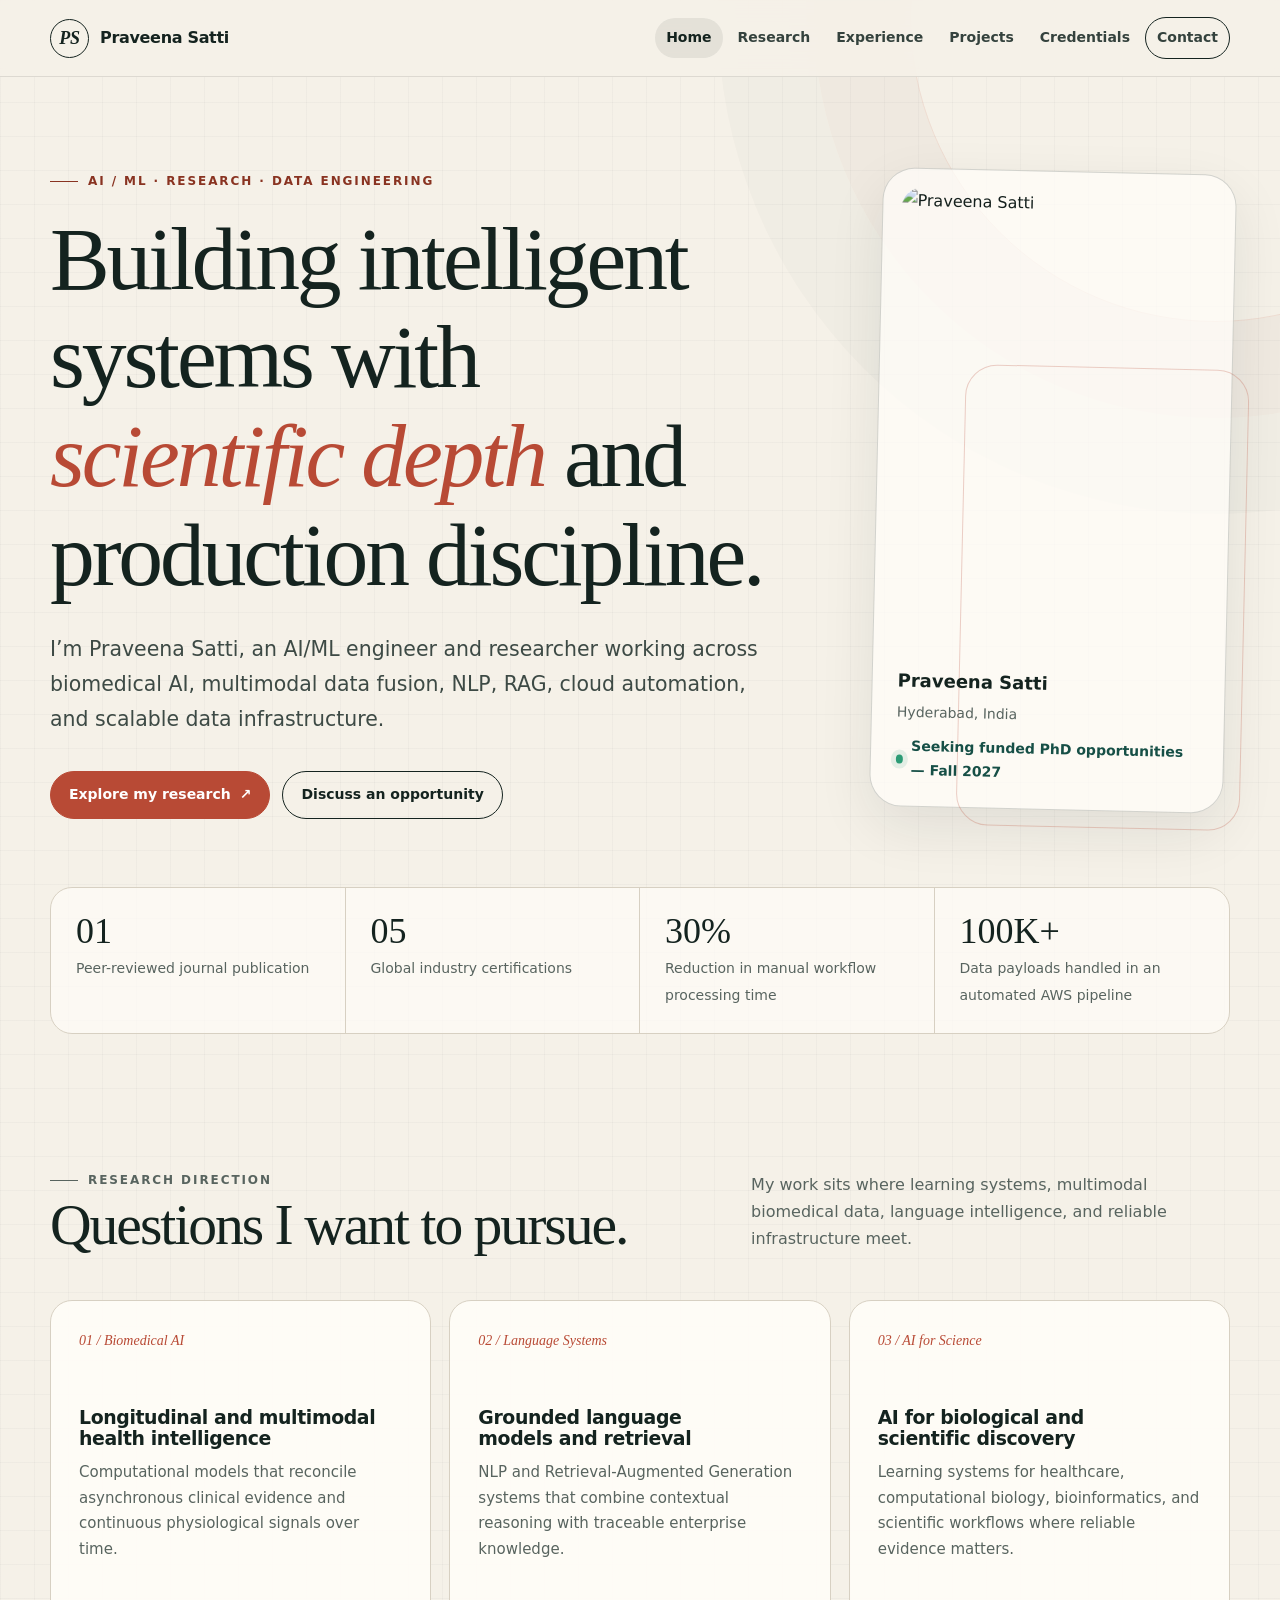
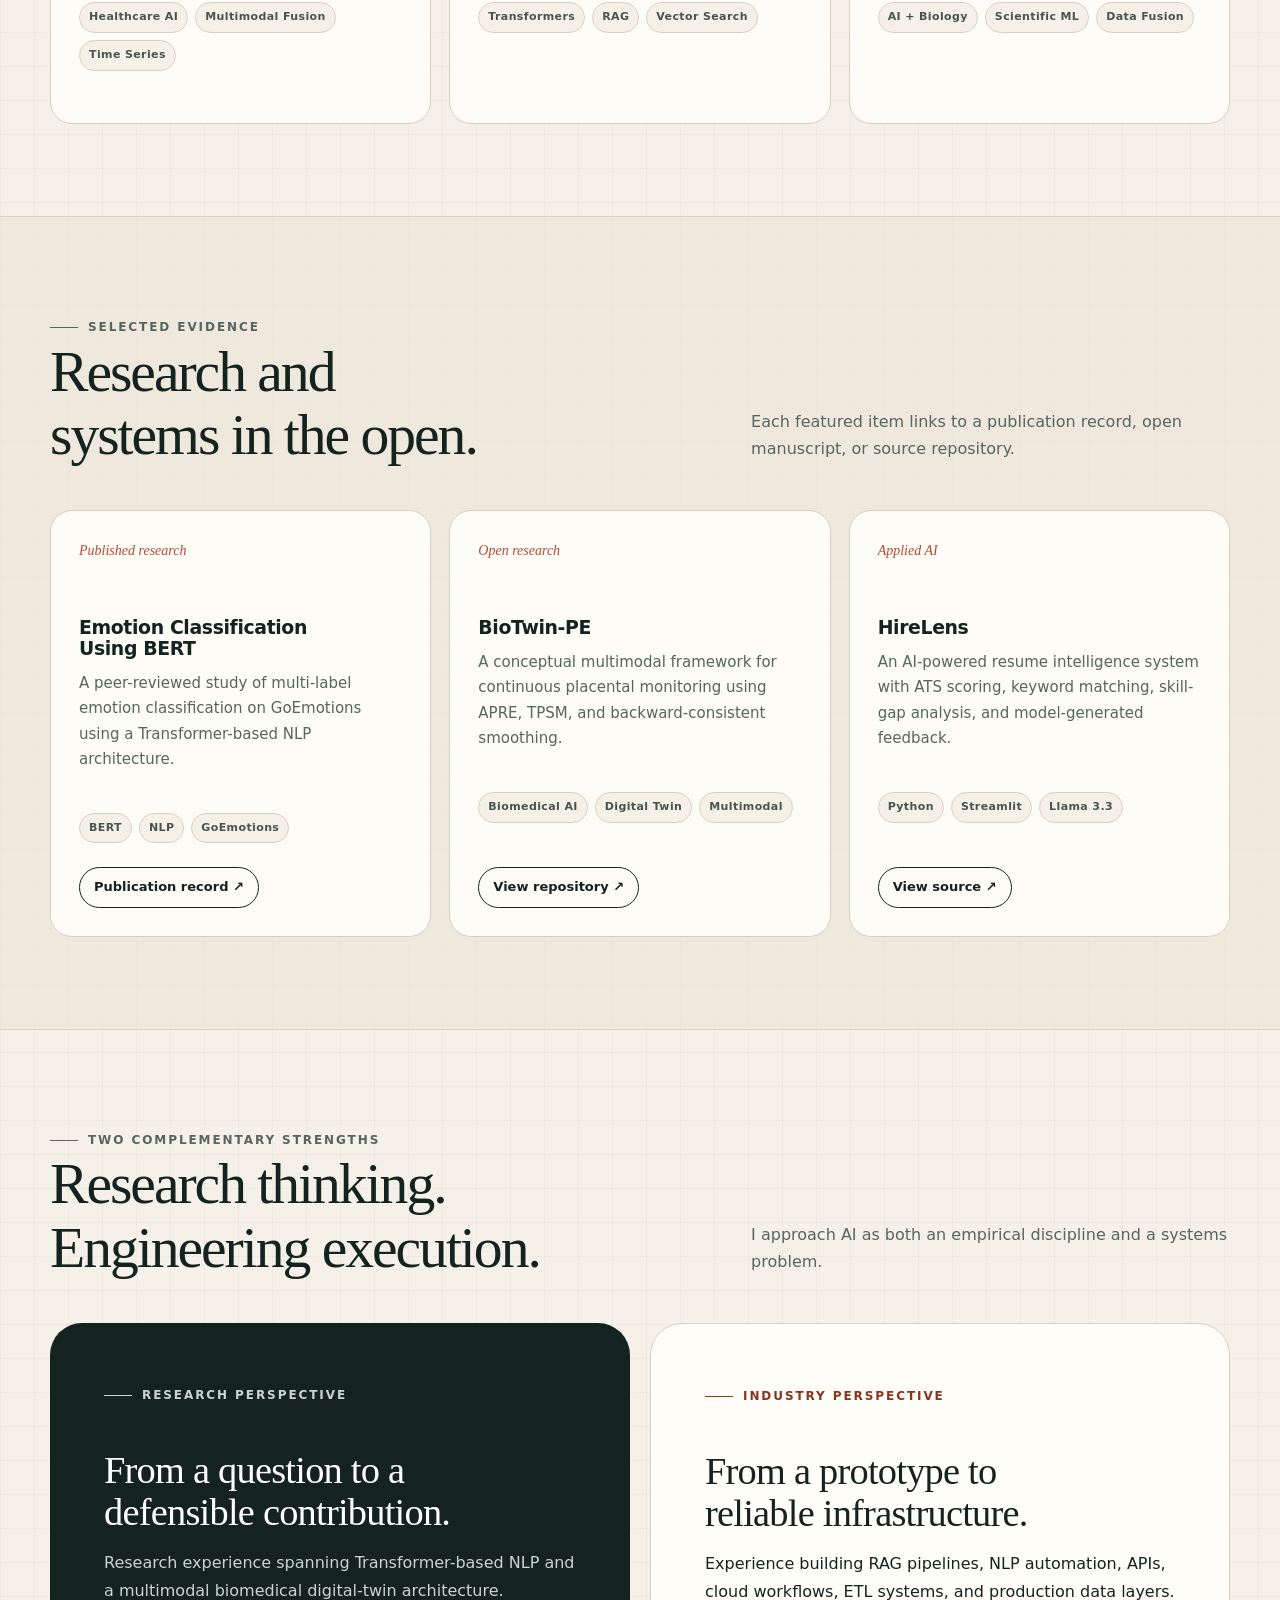
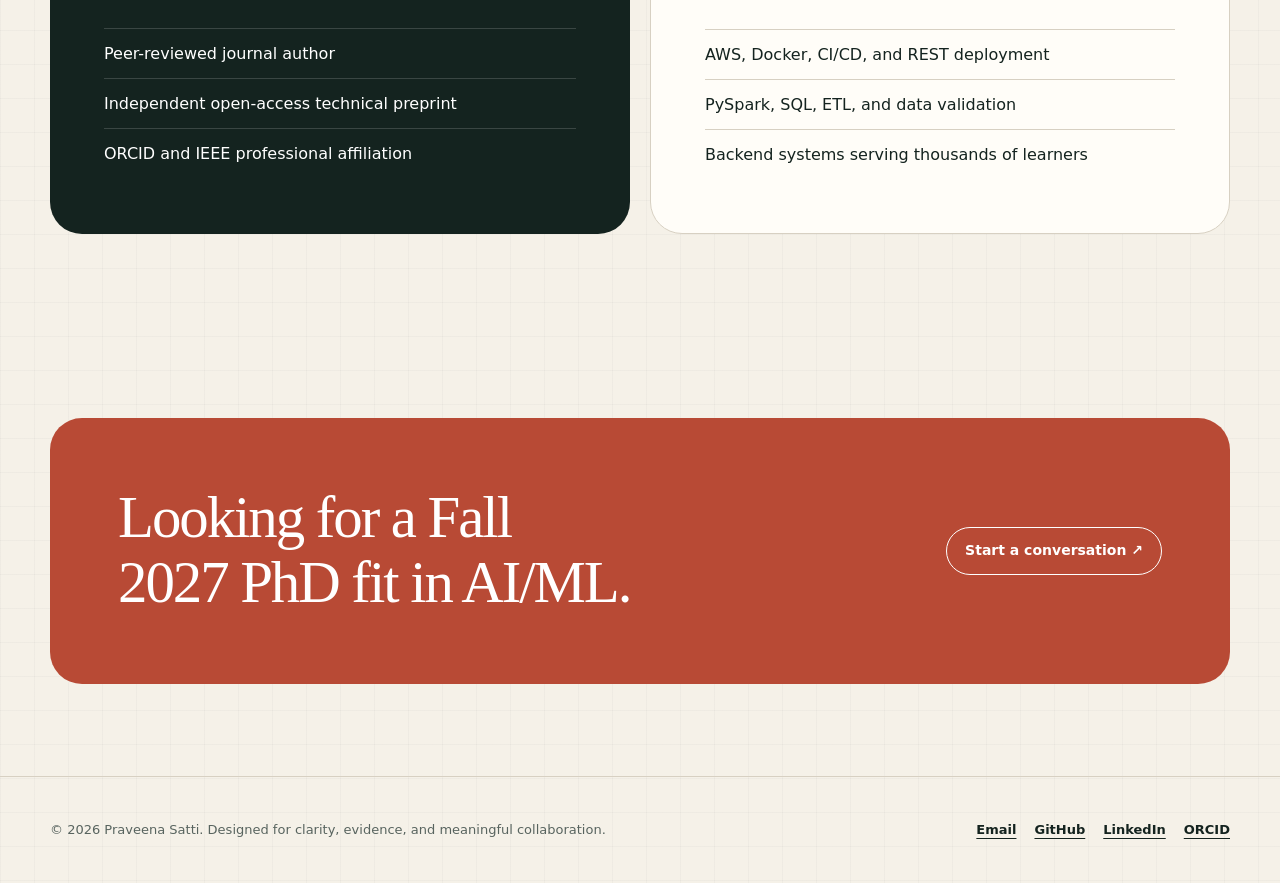
==== index.html @ f6d1dd0e "Use root GitHub Pages URL" ====
<!DOCTYPE html>
<html lang="en">
<head>
  <meta charset="utf-8">
  <meta name="viewport" content="width=device-width, initial-scale=1">
  <meta name="description" content="Praveena Satti is an AI/ML engineer and researcher working across biomedical AI, NLP, RAG, multimodal data fusion, and production data systems. Seeking Fall 2027 PhD opportunities.">
  <meta name="theme-color" content="#14231f">
  <meta property="og:title" content="Praveena Satti — AI/ML Engineer &amp; Researcher">
  <meta property="og:description" content="Research ideas, production systems, and a focused path toward a Fall 2027 PhD in AI/ML.">
  <meta property="og:type" content="website">
  <meta property="og:url" content="https://sattipraveena3-sudo.github.io/">
  <meta property="og:image" content="https://avatars.githubusercontent.com/u/277691725?v=4">
  <link rel="canonical" href="https://sattipraveena3-sudo.github.io/">
  <link rel="icon" href="assets/img/mark.svg" type="image/svg+xml">
  <link rel="manifest" href="site.webmanifest">
  <link rel="stylesheet" href="assets/css/styles.css">
  <title>Praveena Satti | AI/ML Engineer &amp; Researcher</title>
  <script type="application/ld+json">
  {
    "@context": "https://schema.org",
    "@type": "Person",
    "name": "Praveena Satti",
    "jobTitle": "AI/ML Engineer and Researcher",
    "email": "mailto:sattipraveena3@gmail.com",
    "url": "https://sattipraveena3-sudo.github.io/",
    "sameAs": [
      "https://github.com/sattipraveena3-sudo",
      "https://www.linkedin.com/in/praveenasatti",
      "https://orcid.org/0009-0000-6555-5072"
    ],
    "knowsAbout": ["Artificial Intelligence", "Machine Learning", "Biomedical AI", "Natural Language Processing", "Retrieval-Augmented Generation", "Multimodal Data Fusion", "Data Engineering"]
  }
  </script>
</head>
<body data-page="home">
  <a class="skip-link" href="#main">Skip to content</a>
  <header class="site-header">
    <div class="nav-wrap">
      <a class="brand" href="index.html" aria-label="Praveena Satti home">
        <span class="brand-mark" aria-hidden="true">PS</span><span>Praveena Satti</span>
      </a>
      <button class="menu-button" type="button" aria-expanded="false" aria-controls="site-navigation" aria-label="Open navigation"><span></span></button>
      <nav class="site-nav" id="site-navigation" aria-label="Primary navigation">
        <a href="index.html" data-nav="home">Home</a>
        <a href="research.html" data-nav="research">Research</a>
        <a href="experience.html" data-nav="experience">Experience</a>
        <a href="projects.html" data-nav="projects">Projects</a>
        <a href="credentials.html" data-nav="credentials">Credentials</a>
        <a class="nav-cta" href="contact.html" data-nav="contact">Contact</a>
      </nav>
    </div>
  </header>

  <main id="main">
    <section class="hero">
      <div class="container hero-grid">
        <div>
          <p class="eyebrow">AI / ML · Research · Data Engineering</p>
          <h1>Building intelligent systems with <em>scientific depth</em> and production discipline.</h1>
          <p class="hero-lead">I’m Praveena Satti, an AI/ML engineer and researcher working across biomedical AI, multimodal data fusion, NLP, RAG, cloud automation, and scalable data infrastructure.</p>
          <div class="hero-actions">
            <a class="button primary" href="research.html">Explore my research <span aria-hidden="true">↗</span></a>
            <a class="button" href="contact.html">Discuss an opportunity</a>
          </div>
        </div>
        <aside class="profile-panel" aria-label="Profile summary">
          <img class="profile-photo" src="https://avatars.githubusercontent.com/u/277691725?v=4" alt="Praveena Satti" width="460" height="460">
          <div class="profile-meta">
            <strong>Praveena Satti</strong>
            <span>Hyderabad, India</span>
            <span class="availability">Seeking funded PhD opportunities — Fall 2027</span>
          </div>
        </aside>
      </div>
    </section>

    <section class="proof-strip" aria-label="Profile highlights">
      <div class="container proof-grid">
        <div class="proof-item"><strong>01</strong><span>Peer-reviewed journal publication</span></div>
        <div class="proof-item"><strong>05</strong><span>Global industry certifications</span></div>
        <div class="proof-item"><strong>30%</strong><span>Reduction in manual workflow processing time</span></div>
        <div class="proof-item"><strong>100K+</strong><span>Data payloads handled in an automated AWS pipeline</span></div>
      </div>
    </section>

    <section class="section" aria-labelledby="focus-title">
      <div class="container">
        <div class="section-head reveal">
          <div>
            <p class="eyebrow">Research direction</p>
            <h2 id="focus-title">Questions I want to pursue.</h2>
          </div>
          <p>My work sits where learning systems, multimodal biomedical data, language intelligence, and reliable infrastructure meet.</p>
        </div>
        <div class="cards">
          <article class="card reveal">
            <span class="number">01 / Biomedical AI</span>
            <h3>Longitudinal and multimodal health intelligence</h3>
            <p>Computational models that reconcile asynchronous clinical evidence and continuous physiological signals over time.</p>
            <div class="tag-row"><span class="tag">Healthcare AI</span><span class="tag">Multimodal Fusion</span><span class="tag">Time Series</span></div>
          </article>
          <article class="card reveal">
            <span class="number">02 / Language Systems</span>
            <h3>Grounded language models and retrieval</h3>
            <p>NLP and Retrieval-Augmented Generation systems that combine contextual reasoning with traceable enterprise knowledge.</p>
            <div class="tag-row"><span class="tag">Transformers</span><span class="tag">RAG</span><span class="tag">Vector Search</span></div>
          </article>
          <article class="card reveal">
            <span class="number">03 / AI for Science</span>
            <h3>AI for biological and scientific discovery</h3>
            <p>Learning systems for healthcare, computational biology, bioinformatics, and scientific workflows where reliable evidence matters.</p>
            <div class="tag-row"><span class="tag">AI + Biology</span><span class="tag">Scientific ML</span><span class="tag">Data Fusion</span></div>
          </article>
        </div>
      </div>
    </section>

    <section class="section tint" aria-labelledby="selected-title">
      <div class="container">
        <div class="section-head reveal">
          <div>
            <p class="eyebrow">Selected evidence</p>
            <h2 id="selected-title">Research and systems in the open.</h2>
          </div>
          <p>Each featured item links to a publication record, open manuscript, or source repository.</p>
        </div>
        <div class="cards">
          <article class="card reveal">
            <span class="number">Published research</span>
            <h3>Emotion Classification Using BERT</h3>
            <p>A peer-reviewed study of multi-label emotion classification on GoEmotions using a Transformer-based NLP architecture.</p>
            <div class="tag-row"><span class="tag">BERT</span><span class="tag">NLP</span><span class="tag">GoEmotions</span></div>
            <div class="card-actions"><a class="button small" href="https://www.propulsiontechjournal.com/index.php/journal/article/view/8744" target="_blank" rel="noopener noreferrer">Publication record ↗</a></div>
          </article>
          <article class="card reveal">
            <span class="number">Open research</span>
            <h3>BioTwin-PE</h3>
            <p>A conceptual multimodal framework for continuous placental monitoring using APRE, TPSM, and backward-consistent smoothing.</p>
            <div class="tag-row"><span class="tag">Biomedical AI</span><span class="tag">Digital Twin</span><span class="tag">Multimodal</span></div>
            <div class="card-actions"><a class="button small" href="https://github.com/sattipraveena3-sudo/BioTwin-PE-APEE" target="_blank" rel="noopener noreferrer">View repository ↗</a></div>
          </article>
          <article class="card reveal">
            <span class="number">Applied AI</span>
            <h3>HireLens</h3>
            <p>An AI-powered resume intelligence system with ATS scoring, keyword matching, skill-gap analysis, and model-generated feedback.</p>
            <div class="tag-row"><span class="tag">Python</span><span class="tag">Streamlit</span><span class="tag">Llama 3.3</span></div>
            <div class="card-actions"><a class="button small" href="https://github.com/sattipraveena3-sudo/hirenlens-ats-scanner" target="_blank" rel="noopener noreferrer">View source ↗</a></div>
          </article>
        </div>
      </div>
    </section>

    <section class="section" aria-labelledby="balance-title">
      <div class="container">
        <div class="section-head reveal">
          <div>
            <p class="eyebrow">Two complementary strengths</p>
            <h2 id="balance-title">Research thinking. Engineering execution.</h2>
          </div>
          <p>I approach AI as both an empirical discipline and a systems problem.</p>
        </div>
        <div class="duo-grid">
          <article class="duo-panel dark reveal">
            <p class="eyebrow">Research perspective</p>
            <h3>From a question to a defensible contribution.</h3>
            <p>Research experience spanning Transformer-based NLP and a multimodal biomedical digital-twin architecture.</p>
            <ul class="metric-list"><li>Peer-reviewed journal author</li><li>Independent open-access technical preprint</li><li>ORCID and IEEE professional affiliation</li></ul>
          </article>
          <article class="duo-panel light reveal">
            <p class="eyebrow">Industry perspective</p>
            <h3>From a prototype to reliable infrastructure.</h3>
            <p>Experience building RAG pipelines, NLP automation, APIs, cloud workflows, ETL systems, and production data layers.</p>
            <ul class="metric-list"><li>AWS, Docker, CI/CD, and REST deployment</li><li>PySpark, SQL, ETL, and data validation</li><li>Backend systems serving thousands of learners</li></ul>
          </article>
        </div>
      </div>
    </section>

    <section class="section">
      <div class="container cta-band reveal">
        <h2>Looking for a Fall 2027 PhD fit in AI/ML.</h2>
        <a class="button" href="contact.html">Start a conversation ↗</a>
      </div>
    </section>
  </main>

  <footer class="site-footer">
    <div class="container footer-grid">
      <p>© <span data-year></span> Praveena Satti. Designed for clarity, evidence, and meaningful collaboration.</p>
      <div class="footer-links"><a href="mailto:sattipraveena3@gmail.com">Email</a><a href="https://github.com/sattipraveena3-sudo" target="_blank" rel="noopener noreferrer">GitHub</a><a href="https://www.linkedin.com/in/praveenasatti" target="_blank" rel="noopener noreferrer">LinkedIn</a><a href="https://orcid.org/0009-0000-6555-5072" target="_blank" rel="noopener noreferrer">ORCID</a></div>
    </div>
  </footer>
  <script src="assets/js/main.js" defer></script>
</body>
</html>
---- assets/css/styles.css ----
:root {
  --paper: #f5f1e8;
  --paper-deep: #ece5d8;
  --card: #fffdf8;
  --ink: #14231f;
  --muted: #58645f;
  --line: #d7d0c2;
  --accent: #b84a35;
  --accent-dark: #893321;
  --forest: #164f46;
  --blue: #2b5c72;
  --shadow: 0 20px 55px rgba(20, 35, 31, 0.09);
  --radius-sm: 12px;
  --radius: 22px;
  --radius-lg: 32px;
  --max: 1180px;
}

* {
  box-sizing: border-box;
}

html {
  scroll-behavior: smooth;
}

body {
  margin: 0;
  color: var(--ink);
  background:
    linear-gradient(rgba(20, 35, 31, 0.028) 1px, transparent 1px),
    linear-gradient(90deg, rgba(20, 35, 31, 0.028) 1px, transparent 1px),
    var(--paper);
  background-size: 34px 34px;
  font-family: Inter, ui-sans-serif, system-ui, -apple-system, BlinkMacSystemFont, "Segoe UI", sans-serif;
  font-size: 16px;
  line-height: 1.7;
  text-rendering: optimizeLegibility;
}

body::before {
  position: fixed;
  z-index: -1;
  top: -18rem;
  right: -15rem;
  width: 38rem;
  height: 38rem;
  border: 1px solid rgba(184, 74, 53, 0.12);
  border-radius: 50%;
  box-shadow: 0 0 0 6rem rgba(184, 74, 53, 0.025), 0 0 0 12rem rgba(22, 79, 70, 0.018);
  content: "";
}

img,
svg {
  display: block;
  max-width: 100%;
}

a {
  color: inherit;
  text-decoration-thickness: 1px;
  text-underline-offset: 4px;
}

a:hover {
  color: var(--accent-dark);
}

button,
input,
textarea {
  font: inherit;
}

:focus-visible {
  outline: 3px solid rgba(184, 74, 53, 0.42);
  outline-offset: 4px;
}

.skip-link {
  position: fixed;
  z-index: 1000;
  top: 12px;
  left: 12px;
  padding: 10px 16px;
  border-radius: 8px;
  color: white;
  background: var(--ink);
  transform: translateY(-150%);
  transition: transform 160ms ease;
}

.skip-link:focus {
  transform: translateY(0);
}

.site-header {
  position: sticky;
  z-index: 100;
  top: 0;
  border-bottom: 1px solid rgba(20, 35, 31, 0.11);
  background: rgba(245, 241, 232, 0.9);
  backdrop-filter: blur(18px);
}

.nav-wrap,
.container {
  width: min(calc(100% - 40px), var(--max));
  margin-inline: auto;
}

.nav-wrap {
  display: flex;
  min-height: 76px;
  align-items: center;
  justify-content: space-between;
  gap: 24px;
}

.brand {
  display: inline-flex;
  align-items: center;
  gap: 11px;
  color: var(--ink);
  font-weight: 780;
  letter-spacing: -0.02em;
  text-decoration: none;
}

.brand-mark {
  display: grid;
  width: 39px;
  height: 39px;
  place-items: center;
  border: 1px solid var(--ink);
  border-radius: 50%;
  font-family: Georgia, "Times New Roman", serif;
  font-size: 18px;
  font-style: italic;
}

.site-nav {
  display: flex;
  align-items: center;
  gap: 4px;
}

.site-nav a {
  padding: 8px 11px;
  border-radius: 999px;
  color: #34423d;
  font-size: 14px;
  font-weight: 650;
  text-decoration: none;
}

.site-nav a:hover,
.site-nav a[aria-current="page"] {
  color: var(--ink);
  background: rgba(20, 35, 31, 0.075);
}

.nav-cta {
  border: 1px solid var(--ink);
}

.menu-button {
  display: none;
  width: 44px;
  height: 44px;
  border: 1px solid var(--line);
  border-radius: 50%;
  color: var(--ink);
  background: var(--card);
  cursor: pointer;
}

.menu-button span,
.menu-button::before,
.menu-button::after {
  display: block;
  width: 18px;
  height: 2px;
  margin: 4px auto;
  background: currentColor;
  content: "";
}

main {
  overflow: hidden;
}

.hero {
  padding: 86px 0 68px;
}

.hero-grid {
  display: grid;
  align-items: center;
  grid-template-columns: minmax(0, 1.35fr) minmax(300px, 0.65fr);
  gap: clamp(38px, 7vw, 92px);
}

.eyebrow {
  display: inline-flex;
  align-items: center;
  gap: 10px;
  margin: 0 0 20px;
  color: var(--accent-dark);
  font-size: 12px;
  font-weight: 800;
  letter-spacing: 0.16em;
  line-height: 1.4;
  text-transform: uppercase;
}

.eyebrow::before {
  width: 28px;
  height: 1px;
  background: currentColor;
  content: "";
}

h1,
h2,
h3 {
  margin: 0;
  line-height: 1.1;
  text-wrap: balance;
}

h1,
h2 {
  font-family: Georgia, "Times New Roman", serif;
  font-weight: 500;
  letter-spacing: -0.035em;
}

h1 {
  max-width: 900px;
  font-size: clamp(3.25rem, 7vw, 6.7rem);
}

h1 em {
  color: var(--accent);
  font-weight: inherit;
}

h2 {
  font-size: clamp(2.25rem, 4.5vw, 4rem);
}

h3 {
  font-size: 1.18rem;
  letter-spacing: -0.02em;
}

.hero-lead {
  max-width: 740px;
  margin: 28px 0 0;
  color: #3d4a45;
  font-size: clamp(1.05rem, 2vw, 1.28rem);
}

.hero-actions,
.card-actions,
.social-row {
  display: flex;
  flex-wrap: wrap;
  gap: 12px;
}

.hero-actions {
  margin-top: 34px;
}

.button {
  display: inline-flex;
  min-height: 48px;
  align-items: center;
  justify-content: center;
  gap: 9px;
  padding: 11px 18px;
  border: 1px solid var(--ink);
  border-radius: 999px;
  color: var(--ink);
  background: transparent;
  font-size: 14px;
  font-weight: 750;
  text-decoration: none;
  transition: transform 160ms ease, box-shadow 160ms ease, background 160ms ease;
}

.button:hover {
  color: white;
  background: var(--ink);
  box-shadow: 0 10px 25px rgba(20, 35, 31, 0.15);
  transform: translateY(-2px);
}

.button.primary {
  color: white;
  border-color: var(--accent);
  background: var(--accent);
}

.button.primary:hover {
  border-color: var(--accent-dark);
  background: var(--accent-dark);
}

.button.small {
  min-height: 40px;
  padding: 8px 14px;
  font-size: 13px;
}

.profile-panel {
  position: relative;
  padding: 18px;
  border: 1px solid rgba(20, 35, 31, 0.18);
  border-radius: var(--radius-lg);
  background: rgba(255, 253, 248, 0.74);
  box-shadow: var(--shadow);
  transform: rotate(1.3deg);
}

.profile-panel::after {
  position: absolute;
  z-index: -1;
  right: -18px;
  bottom: -18px;
  width: 80%;
  height: 72%;
  border: 1px solid rgba(184, 74, 53, 0.25);
  border-radius: var(--radius-lg);
  content: "";
}

.profile-photo {
  aspect-ratio: 1 / 1;
  width: 100%;
  border-radius: 22px;
  object-fit: cover;
  filter: saturate(0.76) contrast(1.03);
}

.profile-meta {
  display: grid;
  padding: 19px 7px 5px;
  gap: 4px;
}

.profile-meta strong {
  font-size: 18px;
}

.profile-meta span {
  color: var(--muted);
  font-size: 14px;
}

.availability {
  display: inline-flex;
  align-items: center;
  gap: 8px;
  margin-top: 7px;
  color: var(--forest) !important;
  font-weight: 700;
}

.availability::before {
  width: 9px;
  height: 9px;
  border-radius: 50%;
  background: #2b9b75;
  box-shadow: 0 0 0 5px rgba(43, 155, 117, 0.12);
  content: "";
}

.proof-strip {
  padding: 0 0 36px;
}

.proof-grid {
  display: grid;
  overflow: hidden;
  border: 1px solid var(--line);
  border-radius: var(--radius);
  background: rgba(255, 253, 248, 0.7);
  grid-template-columns: repeat(4, 1fr);
}

.proof-item {
  min-height: 130px;
  padding: 25px;
  border-right: 1px solid var(--line);
}

.proof-item:last-child {
  border-right: 0;
}

.proof-item strong {
  display: block;
  margin-bottom: 5px;
  font-family: Georgia, "Times New Roman", serif;
  font-size: 2.25rem;
  font-weight: 500;
  line-height: 1;
}

.proof-item span {
  color: var(--muted);
  font-size: 14px;
}

.section {
  padding: 92px 0;
}

.section.tint {
  border-block: 1px solid rgba(20, 35, 31, 0.1);
  background: rgba(236, 229, 216, 0.65);
}

.section-head {
  display: grid;
  align-items: end;
  margin-bottom: 44px;
  grid-template-columns: minmax(0, 1fr) minmax(280px, 0.72fr);
  gap: 36px;
}

.section-head p,
.page-lead,
.card p,
.timeline-body p,
.rich-copy p {
  color: var(--muted);
}

.section-head p {
  margin: 0 0 4px;
}

.cards {
  display: grid;
  grid-template-columns: repeat(3, minmax(0, 1fr));
  gap: 18px;
}

.card {
  position: relative;
  display: flex;
  min-height: 100%;
  flex-direction: column;
  padding: 28px;
  border: 1px solid var(--line);
  border-radius: var(--radius);
  background: rgba(255, 253, 248, 0.9);
  transition: border-color 180ms ease, transform 180ms ease, box-shadow 180ms ease;
}

.card:hover {
  border-color: rgba(20, 35, 31, 0.35);
  box-shadow: 0 16px 44px rgba(20, 35, 31, 0.08);
  transform: translateY(-4px);
}

.card .number {
  margin-bottom: 54px;
  color: var(--accent);
  font-family: Georgia, "Times New Roman", serif;
  font-size: 14px;
  font-style: italic;
}

.card p {
  margin: 12px 0 22px;
  font-size: 15px;
}

.card-actions {
  margin-top: auto;
}

.tag-row {
  display: flex;
  flex-wrap: wrap;
  gap: 7px;
  margin: 18px 0 24px;
}

.tag {
  padding: 5px 9px;
  border: 1px solid var(--line);
  border-radius: 999px;
  color: #49544f;
  background: var(--paper);
  font-size: 11px;
  font-weight: 720;
  letter-spacing: 0.035em;
}

.duo-grid {
  display: grid;
  grid-template-columns: repeat(2, minmax(0, 1fr));
  gap: 20px;
}

.duo-panel {
  min-height: 370px;
  padding: clamp(30px, 5vw, 54px);
  border-radius: var(--radius-lg);
}

.duo-panel.dark {
  color: white;
  background: var(--ink);
}

.duo-panel.light {
  border: 1px solid var(--line);
  background: var(--card);
}

.duo-panel h3 {
  margin: 25px 0 16px;
  font-family: Georgia, "Times New Roman", serif;
  font-size: clamp(2rem, 3vw, 3rem);
  font-weight: 500;
}

.duo-panel.dark p {
  color: #cbd4d0;
}

.metric-list,
.clean-list,
.icon-list {
  margin: 24px 0 0;
  padding: 0;
  list-style: none;
}

.metric-list li,
.clean-list li {
  padding: 11px 0;
  border-top: 1px solid rgba(255, 255, 255, 0.16);
}

.light .metric-list li,
.clean-list li {
  border-color: var(--line);
}

.page-hero {
  padding: 84px 0 55px;
}

.page-hero h1 {
  max-width: 950px;
  font-size: clamp(3.2rem, 7vw, 6.2rem);
}

.page-lead {
  max-width: 790px;
  margin: 28px 0 0;
  font-size: 1.18rem;
}

.page-meta {
  display: flex;
  flex-wrap: wrap;
  gap: 10px 24px;
  margin-top: 30px;
  color: var(--muted);
  font-size: 14px;
  font-weight: 650;
}

.page-meta span {
  display: inline-flex;
  align-items: center;
  gap: 8px;
}

.page-meta span::before {
  width: 7px;
  height: 7px;
  border-radius: 50%;
  background: var(--accent);
  content: "";
}

.publication {
  display: grid;
  padding: 34px 0;
  border-top: 1px solid var(--line);
  grid-template-columns: 150px minmax(0, 1fr);
  gap: 28px;
}

.publication:last-child {
  border-bottom: 1px solid var(--line);
}

.pub-type {
  color: var(--accent-dark);
  font-size: 12px;
  font-weight: 800;
  letter-spacing: 0.12em;
  text-transform: uppercase;
}

.publication h3 {
  max-width: 800px;
  margin-bottom: 11px;
  font-family: Georgia, "Times New Roman", serif;
  font-size: clamp(1.55rem, 3vw, 2.25rem);
  font-weight: 500;
}

.publication p {
  max-width: 790px;
  margin: 10px 0 0;
  color: var(--muted);
}

.citation {
  color: var(--ink) !important;
  font-size: 14px;
  font-weight: 650;
}

.status-badge {
  display: inline-flex;
  align-items: center;
  gap: 7px;
  margin-top: 16px;
  padding: 6px 10px;
  border-radius: 999px;
  color: var(--forest);
  background: rgba(22, 79, 70, 0.09);
  font-size: 12px;
  font-weight: 800;
}

.status-badge::before {
  width: 6px;
  height: 6px;
  border-radius: 50%;
  background: currentColor;
  content: "";
}

.timeline {
  position: relative;
}

.timeline-item {
  display: grid;
  padding: 0 0 55px;
  grid-template-columns: 180px minmax(0, 1fr);
  gap: 35px;
}

.timeline-date {
  padding-top: 5px;
  color: var(--accent-dark);
  font-size: 13px;
  font-weight: 800;
  letter-spacing: 0.08em;
  text-transform: uppercase;
}

.timeline-body {
  position: relative;
  padding: 0 0 0 35px;
  border-left: 1px solid var(--line);
}

.timeline-body::before {
  position: absolute;
  top: 5px;
  left: -7px;
  width: 13px;
  height: 13px;
  border: 3px solid var(--paper);
  border-radius: 50%;
  background: var(--accent);
  box-shadow: 0 0 0 1px var(--accent);
  content: "";
}

.timeline-body h2 {
  font-family: inherit;
  font-size: 1.5rem;
  font-weight: 790;
  letter-spacing: -0.03em;
}

.timeline-body .org {
  margin: 5px 0 18px;
  color: var(--muted);
  font-weight: 680;
}

.bullet-list {
  display: grid;
  margin: 20px 0 0;
  padding: 0;
  gap: 11px;
  list-style: none;
}

.bullet-list li {
  position: relative;
  padding-left: 23px;
  color: #46534e;
}

.bullet-list li::before {
  position: absolute;
  top: 0.78em;
  left: 0;
  width: 10px;
  height: 1px;
  background: var(--accent);
  content: "";
}

.credential-grid {
  display: grid;
  grid-template-columns: repeat(2, minmax(0, 1fr));
  gap: 16px;
}

.credential {
  display: grid;
  min-height: 165px;
  padding: 25px;
  border: 1px solid var(--line);
  border-radius: var(--radius);
  background: var(--card);
  grid-template-columns: 54px minmax(0, 1fr);
  gap: 18px;
}

.credential-mark {
  display: grid;
  width: 52px;
  height: 52px;
  place-items: center;
  border-radius: 15px;
  color: white;
  background: var(--ink);
  font-size: 13px;
  font-weight: 850;
  letter-spacing: -0.02em;
}

.credential h3 {
  margin-bottom: 7px;
}

.credential p {
  margin: 0;
  color: var(--muted);
  font-size: 14px;
}

.contact-grid {
  display: grid;
  grid-template-columns: minmax(0, 1.05fr) minmax(300px, 0.55fr);
  gap: 22px;
}

.contact-card {
  padding: clamp(28px, 5vw, 54px);
  border: 1px solid var(--line);
  border-radius: var(--radius-lg);
  background: var(--card);
}

.contact-card.primary-contact {
  color: white;
  border-color: var(--ink);
  background: var(--ink);
}

.contact-card h2 {
  margin-bottom: 22px;
  font-size: clamp(2rem, 4vw, 3.5rem);
}

.primary-contact p {
  max-width: 600px;
  color: #cbd4d0;
}

.contact-link {
  display: flex;
  align-items: center;
  justify-content: space-between;
  gap: 18px;
  padding: 16px 0;
  border-top: 1px solid var(--line);
  font-weight: 750;
  text-decoration: none;
}

.contact-link:last-child {
  border-bottom: 1px solid var(--line);
}

.cta-band {
  display: grid;
  align-items: center;
  padding: clamp(32px, 6vw, 68px);
  border-radius: var(--radius-lg);
  color: white;
  background: var(--accent);
  grid-template-columns: minmax(0, 1fr) auto;
  gap: 30px;
}

.cta-band h2 {
  max-width: 720px;
  font-size: clamp(2.2rem, 4.6vw, 4rem);
}

.cta-band .button {
  color: white;
  border-color: white;
}

.cta-band .button:hover {
  color: var(--accent);
  background: white;
}

.site-footer {
  padding: 42px 0;
  border-top: 1px solid var(--line);
}

.footer-grid {
  display: grid;
  align-items: center;
  grid-template-columns: 1fr auto;
  gap: 24px;
}

.footer-grid p {
  margin: 0;
  color: var(--muted);
  font-size: 13px;
}

.footer-links {
  display: flex;
  flex-wrap: wrap;
  gap: 18px;
  font-size: 13px;
  font-weight: 700;
}

.reveal {
  opacity: 1;
  transform: none;
}

.reveal.is-visible {
  opacity: 1;
  transform: translateY(0);
}

@media (max-width: 960px) {
  .menu-button {
    display: block;
  }

  .site-nav {
    position: absolute;
    top: calc(100% + 8px);
    right: 20px;
    left: 20px;
    display: none;
    padding: 12px;
    border: 1px solid var(--line);
    border-radius: 18px;
    background: var(--card);
    box-shadow: var(--shadow);
  }

  .site-nav.is-open {
    display: grid;
  }

  .site-nav a {
    padding: 11px 13px;
  }

  .hero-grid {
    grid-template-columns: 1fr;
  }

  .profile-panel {
    width: min(100%, 430px);
    transform: none;
  }

  .proof-grid {
    grid-template-columns: repeat(2, 1fr);
  }

  .proof-item:nth-child(2) {
    border-right: 0;
  }

  .proof-item:nth-child(-n + 2) {
    border-bottom: 1px solid var(--line);
  }

  .section-head,
  .contact-grid {
    grid-template-columns: 1fr;
  }

  .cards {
    grid-template-columns: repeat(2, minmax(0, 1fr));
  }
}

@media (max-width: 700px) {
  .nav-wrap,
  .container {
    width: min(calc(100% - 28px), var(--max));
  }

  .brand span:last-child {
    display: none;
  }

  .hero,
  .page-hero {
    padding-top: 56px;
  }

  h1,
  .page-hero h1 {
    font-size: clamp(2.75rem, 14vw, 4.5rem);
  }

  .hero-actions .button {
    width: 100%;
  }

  .proof-grid,
  .cards,
  .duo-grid,
  .credential-grid {
    grid-template-columns: 1fr;
  }

  .proof-item,
  .proof-item:nth-child(2) {
    border-right: 0;
    border-bottom: 1px solid var(--line);
  }

  .proof-item:last-child {
    border-bottom: 0;
  }

  .section {
    padding: 70px 0;
  }

  .section-head {
    margin-bottom: 34px;
  }

  .publication,
  .timeline-item {
    grid-template-columns: 1fr;
    gap: 12px;
  }

  .timeline-body {
    padding-left: 28px;
  }

  .credential {
    grid-template-columns: 46px minmax(0, 1fr);
    gap: 14px;
  }

  .credential-mark {
    width: 46px;
    height: 46px;
  }

  .cta-band,
  .footer-grid {
    grid-template-columns: 1fr;
  }
}

@media (prefers-reduced-motion: reduce) {
  *,
  *::before,
  *::after {
    scroll-behavior: auto !important;
    transition-duration: 0.01ms !important;
  }

  .reveal {
    opacity: 1;
    transform: none;
  }
}
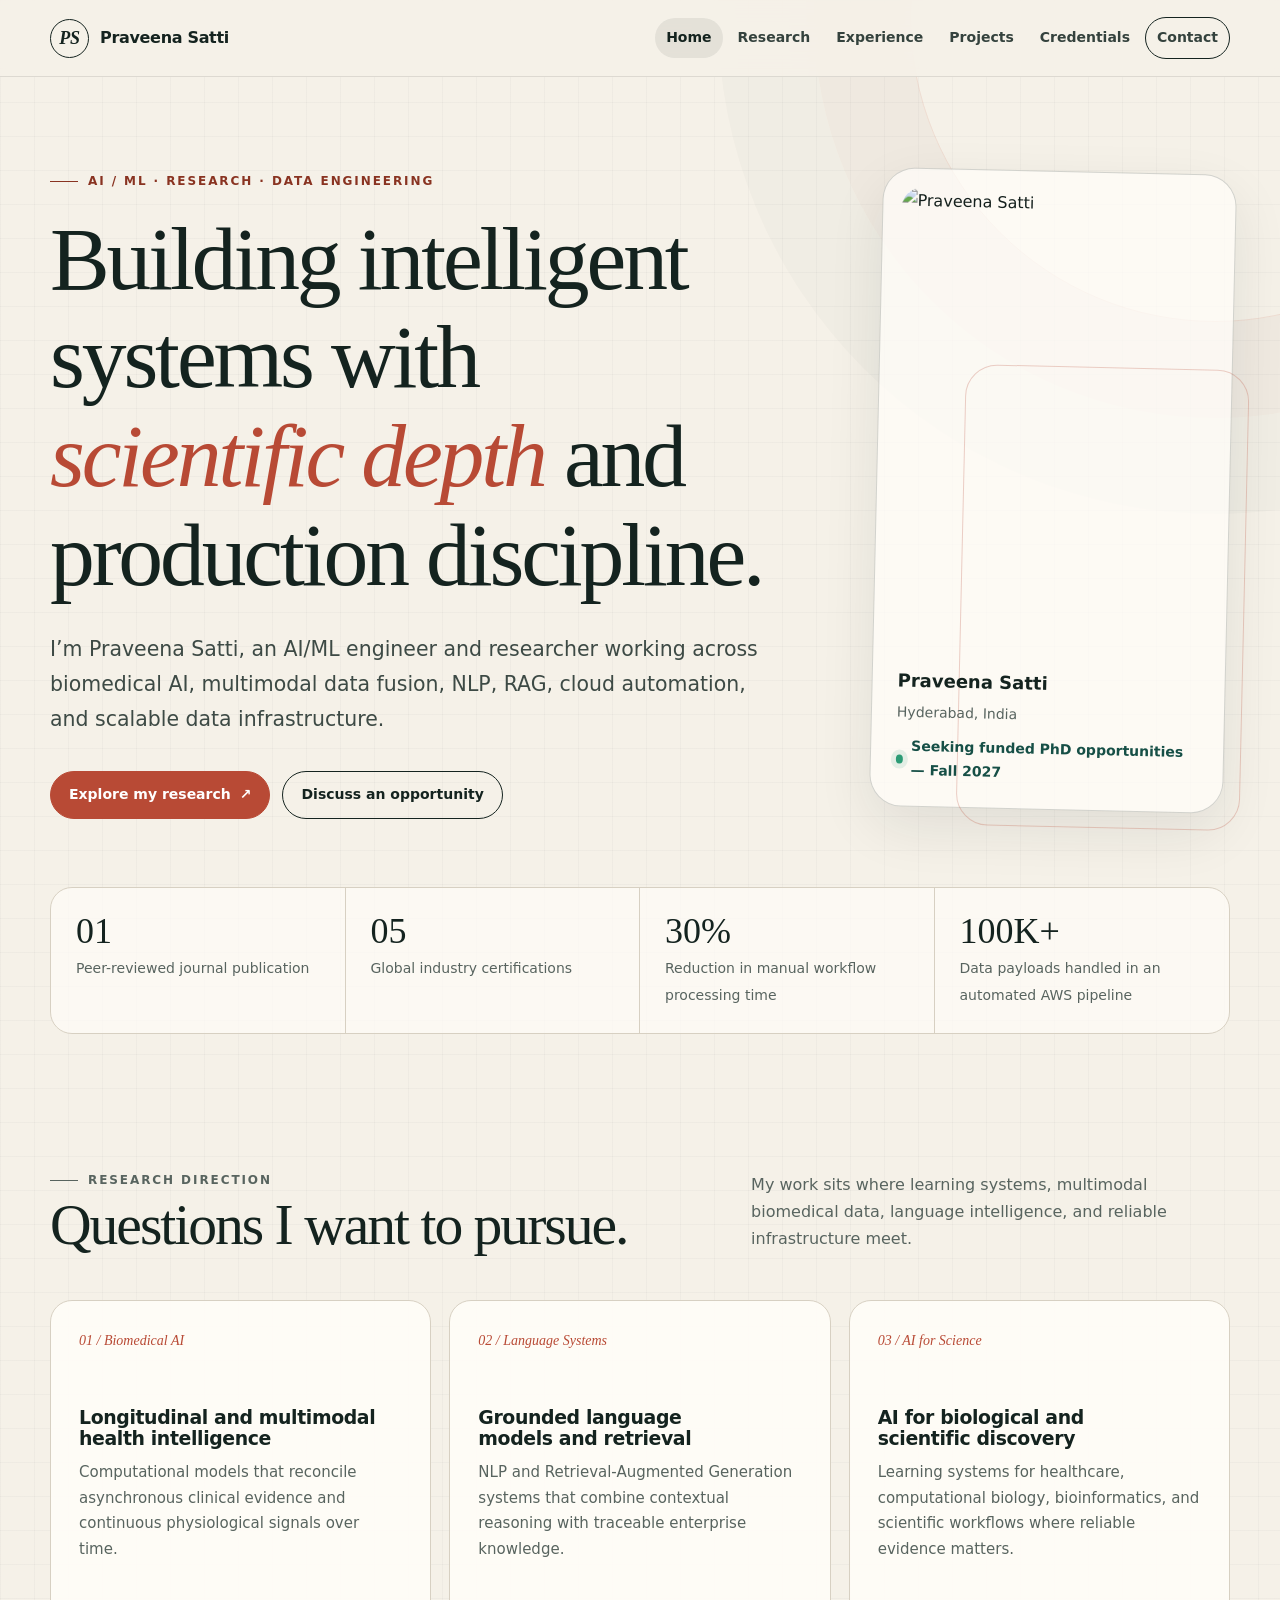
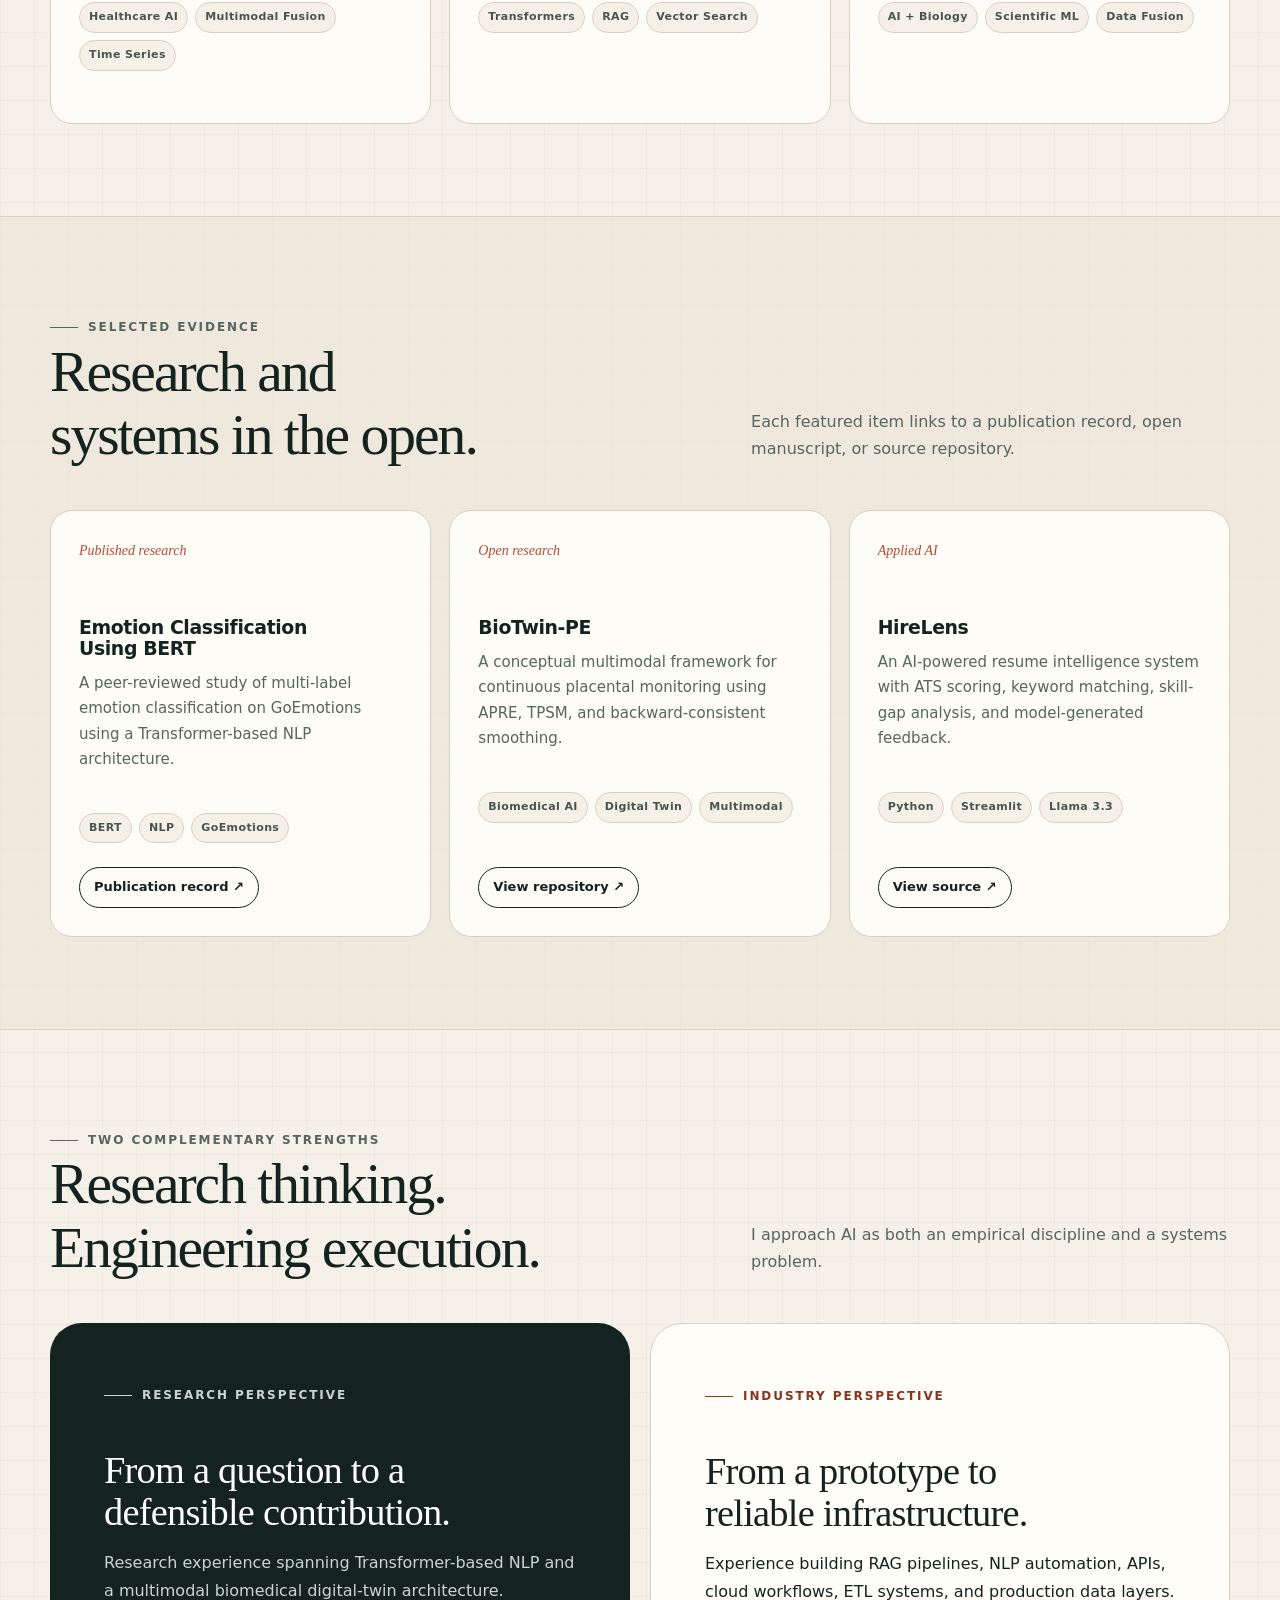
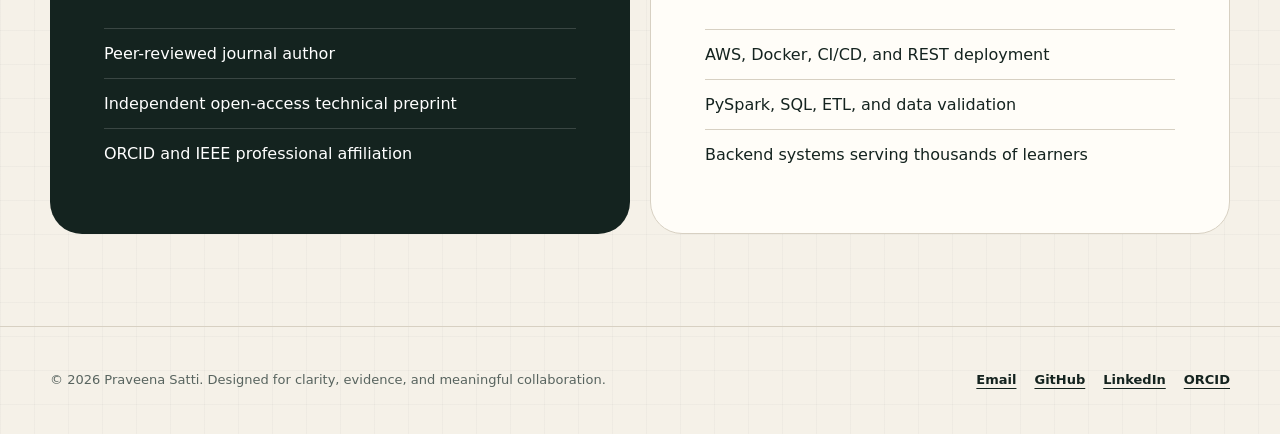
==== commit 6d6b8efa: "Remove Fall 2027 PhD callout" ====
--- a/index.html
+++ b/index.html
@@ -36,12 +36,12 @@
   <a class="skip-link" href="#main">Skip to content</a>
   <header class="site-header">
     <div class="nav-wrap">
-      <a class="brand" href="index.html" aria-label="Praveena Satti home">
+      <a class="brand" href="/" aria-label="Praveena Satti home">
         <span class="brand-mark" aria-hidden="true">PS</span><span>Praveena Satti</span>
       </a>
       <button class="menu-button" type="button" aria-expanded="false" aria-controls="site-navigation" aria-label="Open navigation"><span></span></button>
       <nav class="site-nav" id="site-navigation" aria-label="Primary navigation">
-        <a href="index.html" data-nav="home">Home</a>
+        <a href="/" data-nav="home">Home</a>
         <a href="research.html" data-nav="research">Research</a>
         <a href="experience.html" data-nav="experience">Experience</a>
         <a href="projects.html" data-nav="projects">Projects</a>
@@ -176,12 +176,6 @@
       </div>
     </section>
 
-    <section class="section">
-      <div class="container cta-band reveal">
-        <h2>Looking for a Fall 2027 PhD fit in AI/ML.</h2>
-        <a class="button" href="contact.html">Start a conversation ↗</a>
-      </div>
-    </section>
   </main>
 
   <footer class="site-footer">
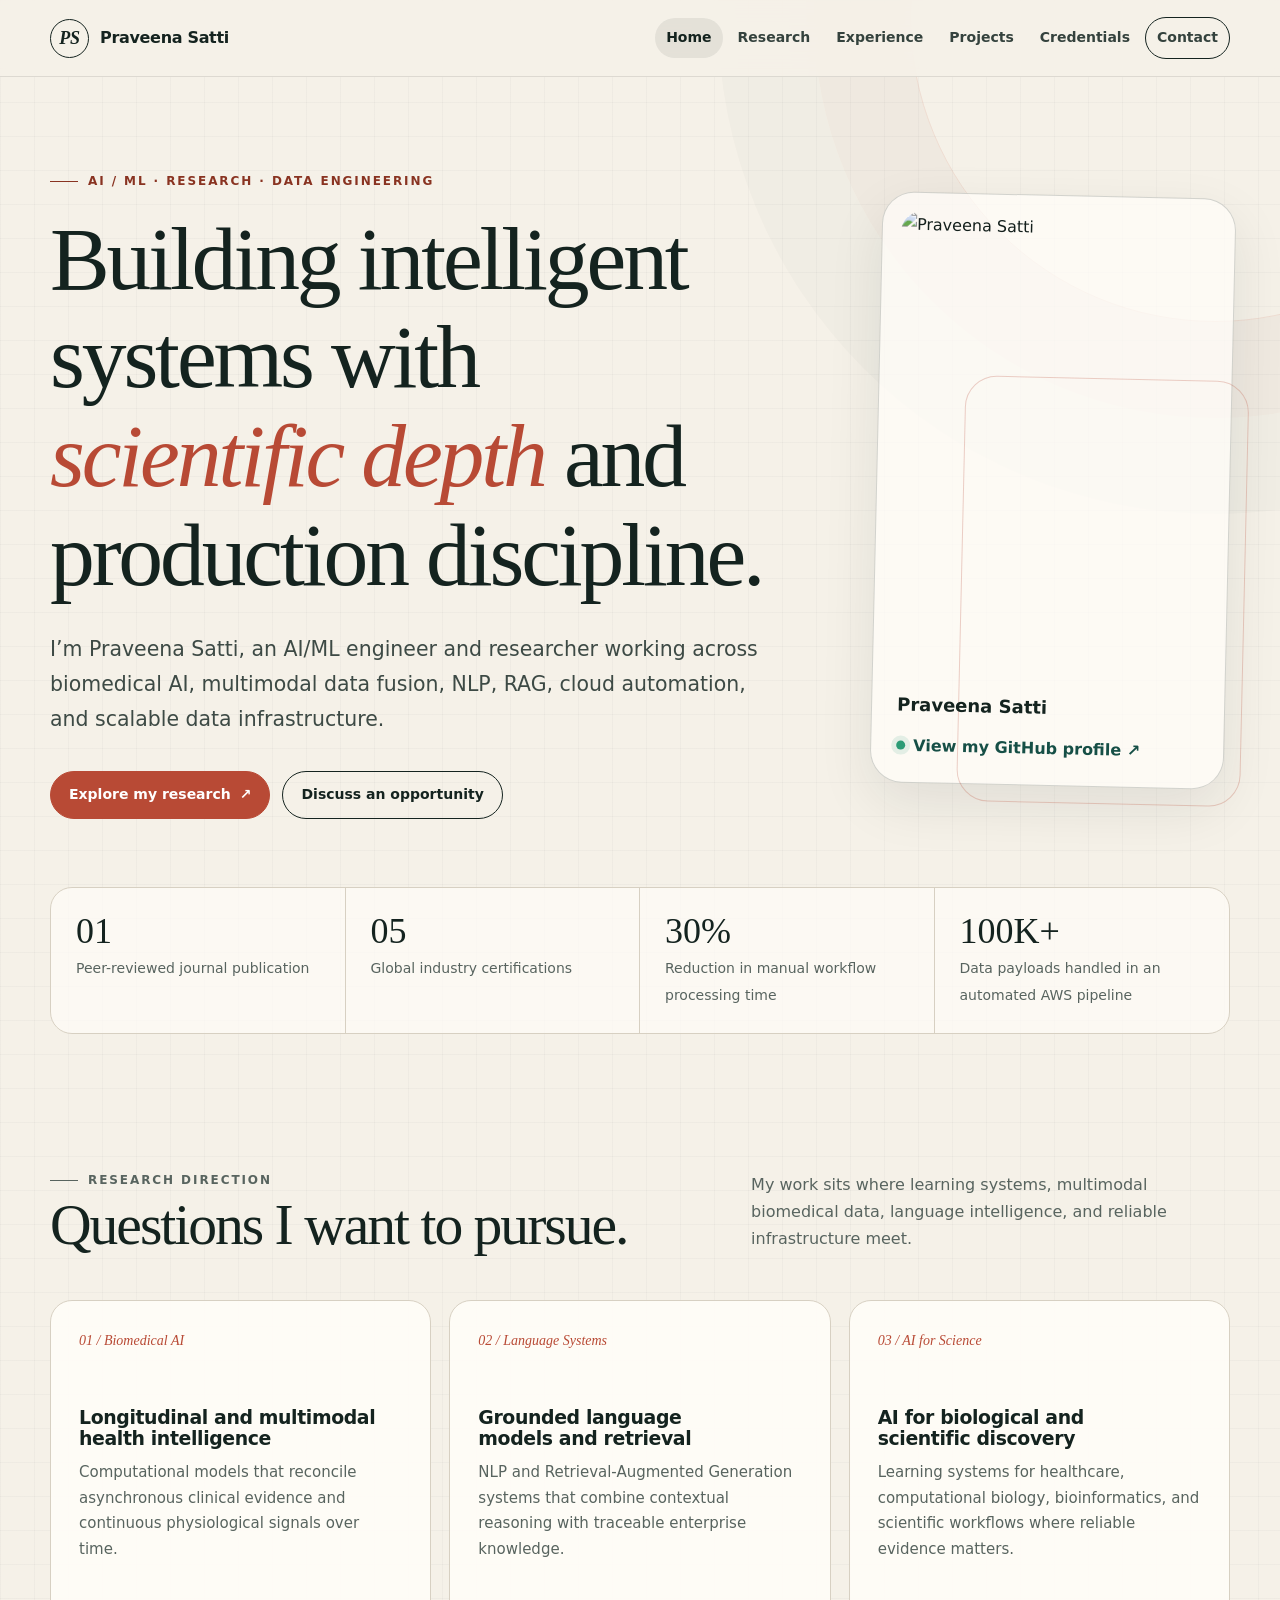
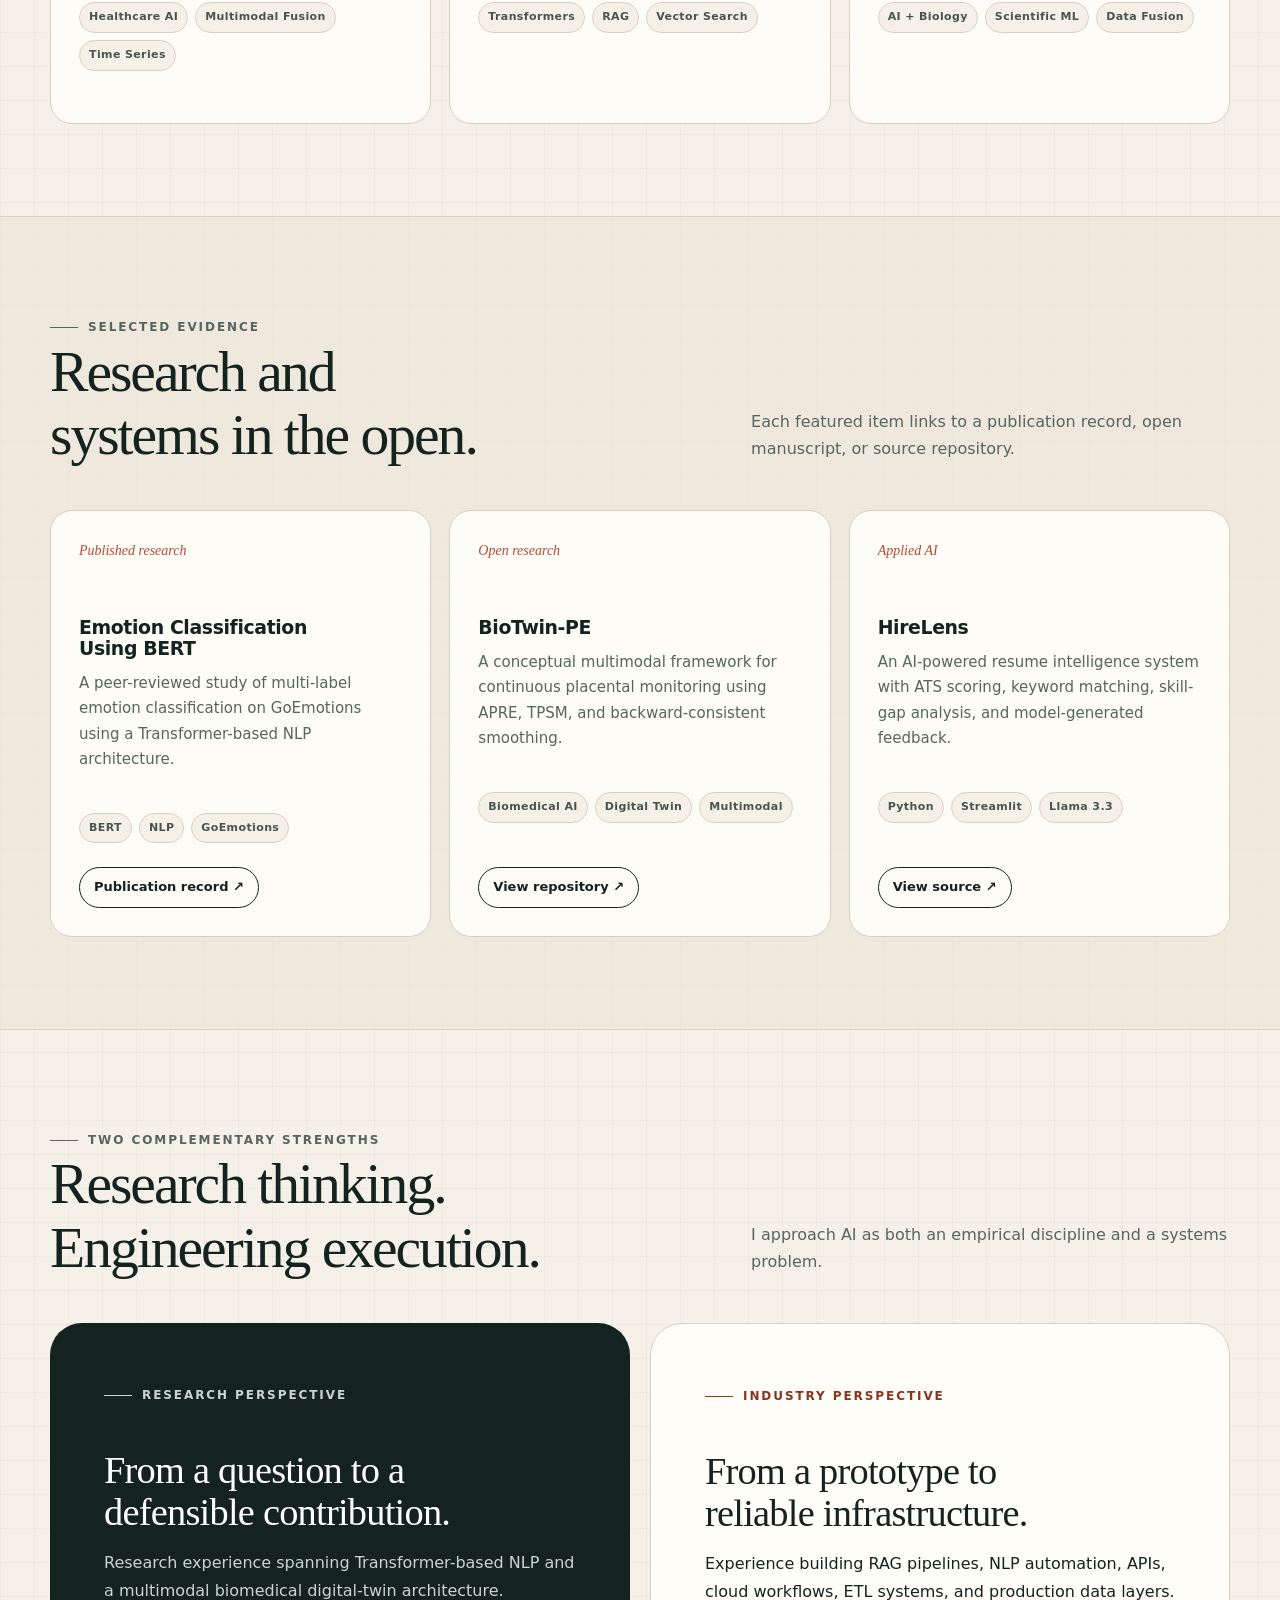
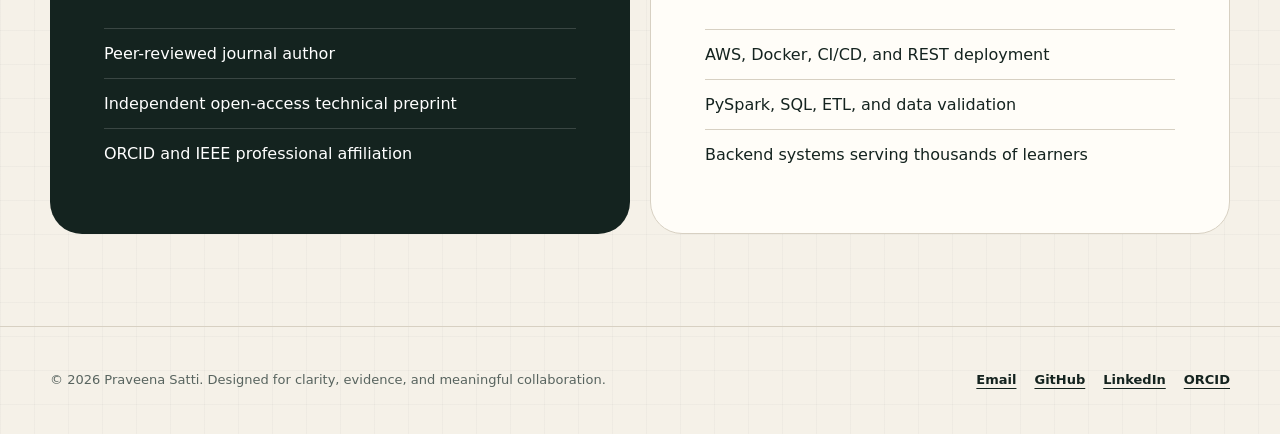
==== commit eb0be011: "Remove PhD availability text and highlight GitHub profile" ====
--- a/index.html
+++ b/index.html
@@ -3,10 +3,10 @@
 <head>
   <meta charset="utf-8">
   <meta name="viewport" content="width=device-width, initial-scale=1">
-  <meta name="description" content="Praveena Satti is an AI/ML engineer and researcher working across biomedical AI, NLP, RAG, multimodal data fusion, and production data systems. Seeking Fall 2027 PhD opportunities.">
+  <meta name="description" content="Praveena Satti is an AI/ML engineer and researcher working across biomedical AI, NLP, RAG, multimodal data fusion, and production data systems.">
   <meta name="theme-color" content="#14231f">
   <meta property="og:title" content="Praveena Satti — AI/ML Engineer &amp; Researcher">
-  <meta property="og:description" content="Research ideas, production systems, and a focused path toward a Fall 2027 PhD in AI/ML.">
+  <meta property="og:description" content="Research ideas and production-oriented AI systems across biomedical computing, retrieval, NLP, and data engineering.">
   <meta property="og:type" content="website">
   <meta property="og:url" content="https://sattipraveena3-sudo.github.io/">
   <meta property="og:image" content="https://avatars.githubusercontent.com/u/277691725?v=4">
@@ -67,8 +67,7 @@
           <img class="profile-photo" src="https://avatars.githubusercontent.com/u/277691725?v=4" alt="Praveena Satti" width="460" height="460">
           <div class="profile-meta">
             <strong>Praveena Satti</strong>
-            <span>Hyderabad, India</span>
-            <span class="availability">Seeking funded PhD opportunities — Fall 2027</span>
+            <a class="availability" href="https://github.com/sattipraveena3-sudo" target="_blank" rel="noopener noreferrer">View my GitHub profile ↗</a>
           </div>
         </aside>
       </div>
--- a/assets/css/styles.css
+++ b/assets/css/styles.css
@@ -368,6 +368,7 @@
   margin-top: 7px;
   color: var(--forest) !important;
   font-weight: 700;
+  text-decoration: none;
 }
 
 .availability::before {
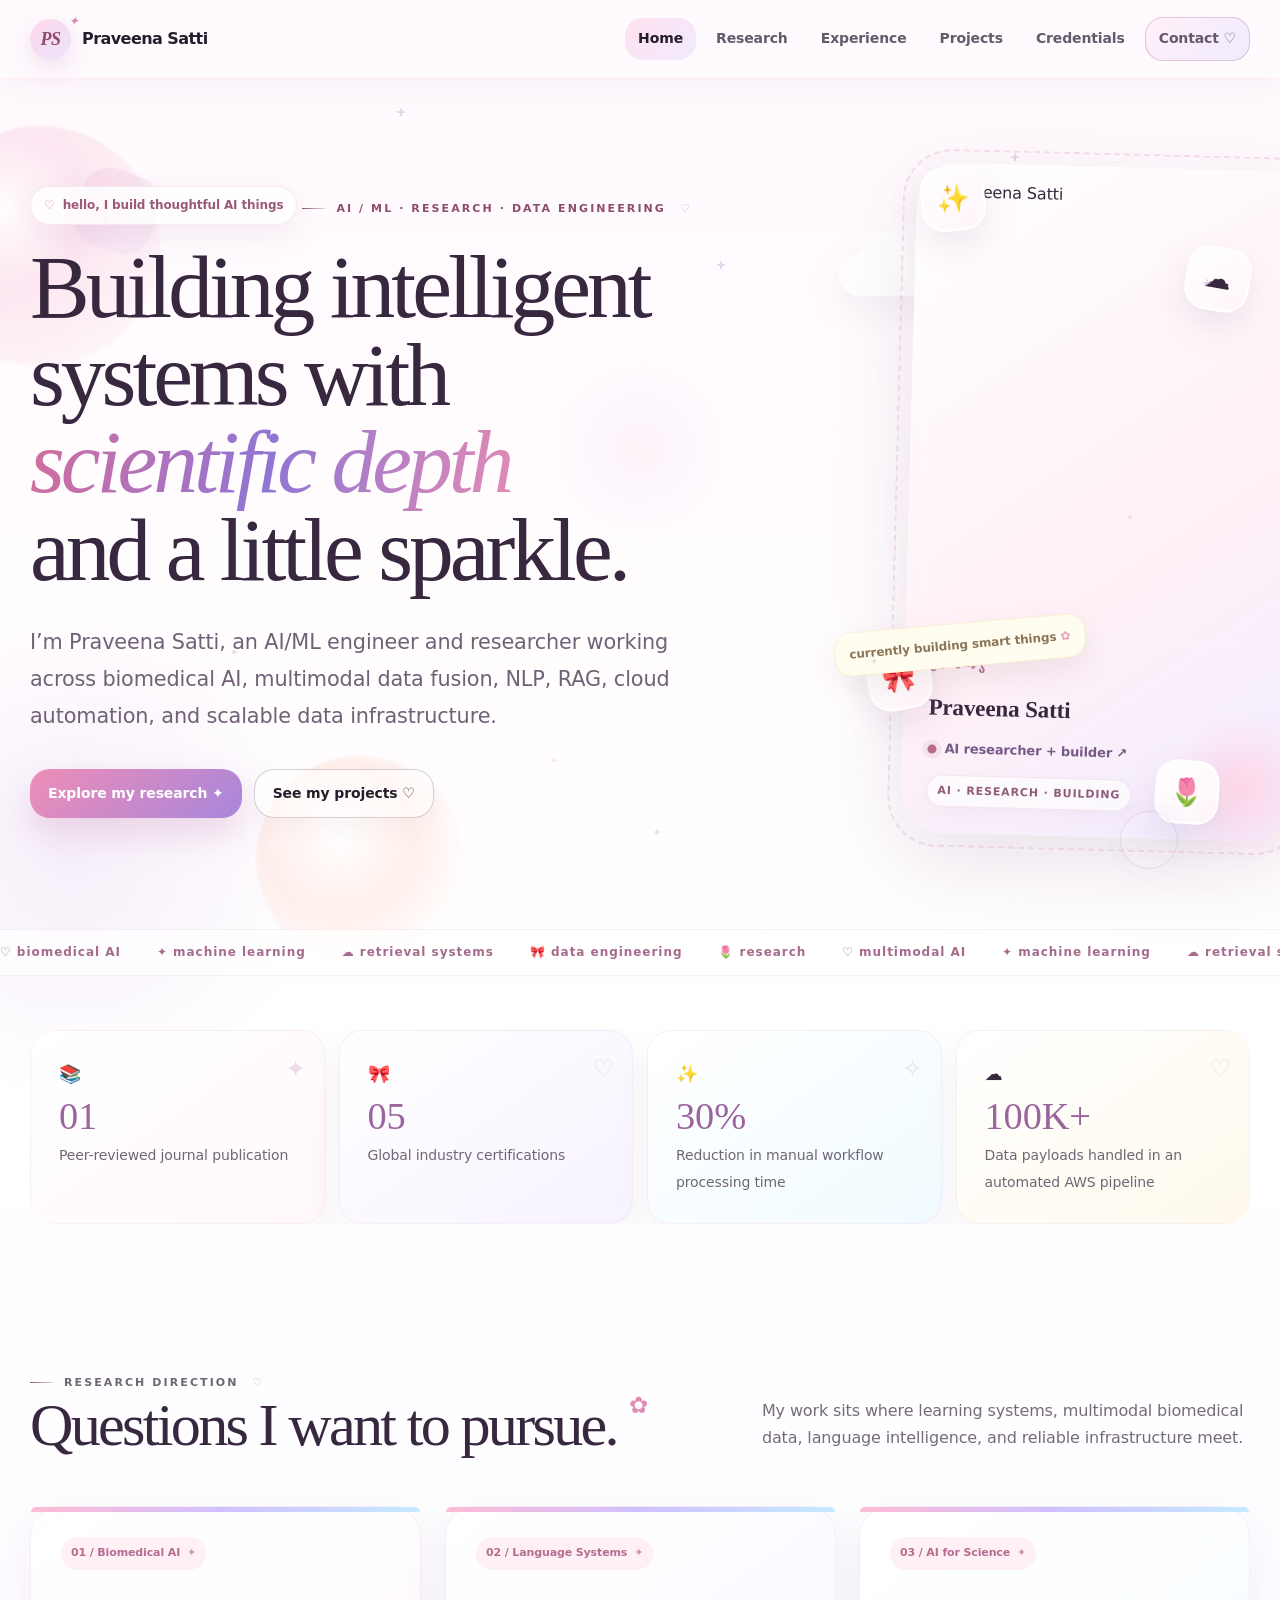
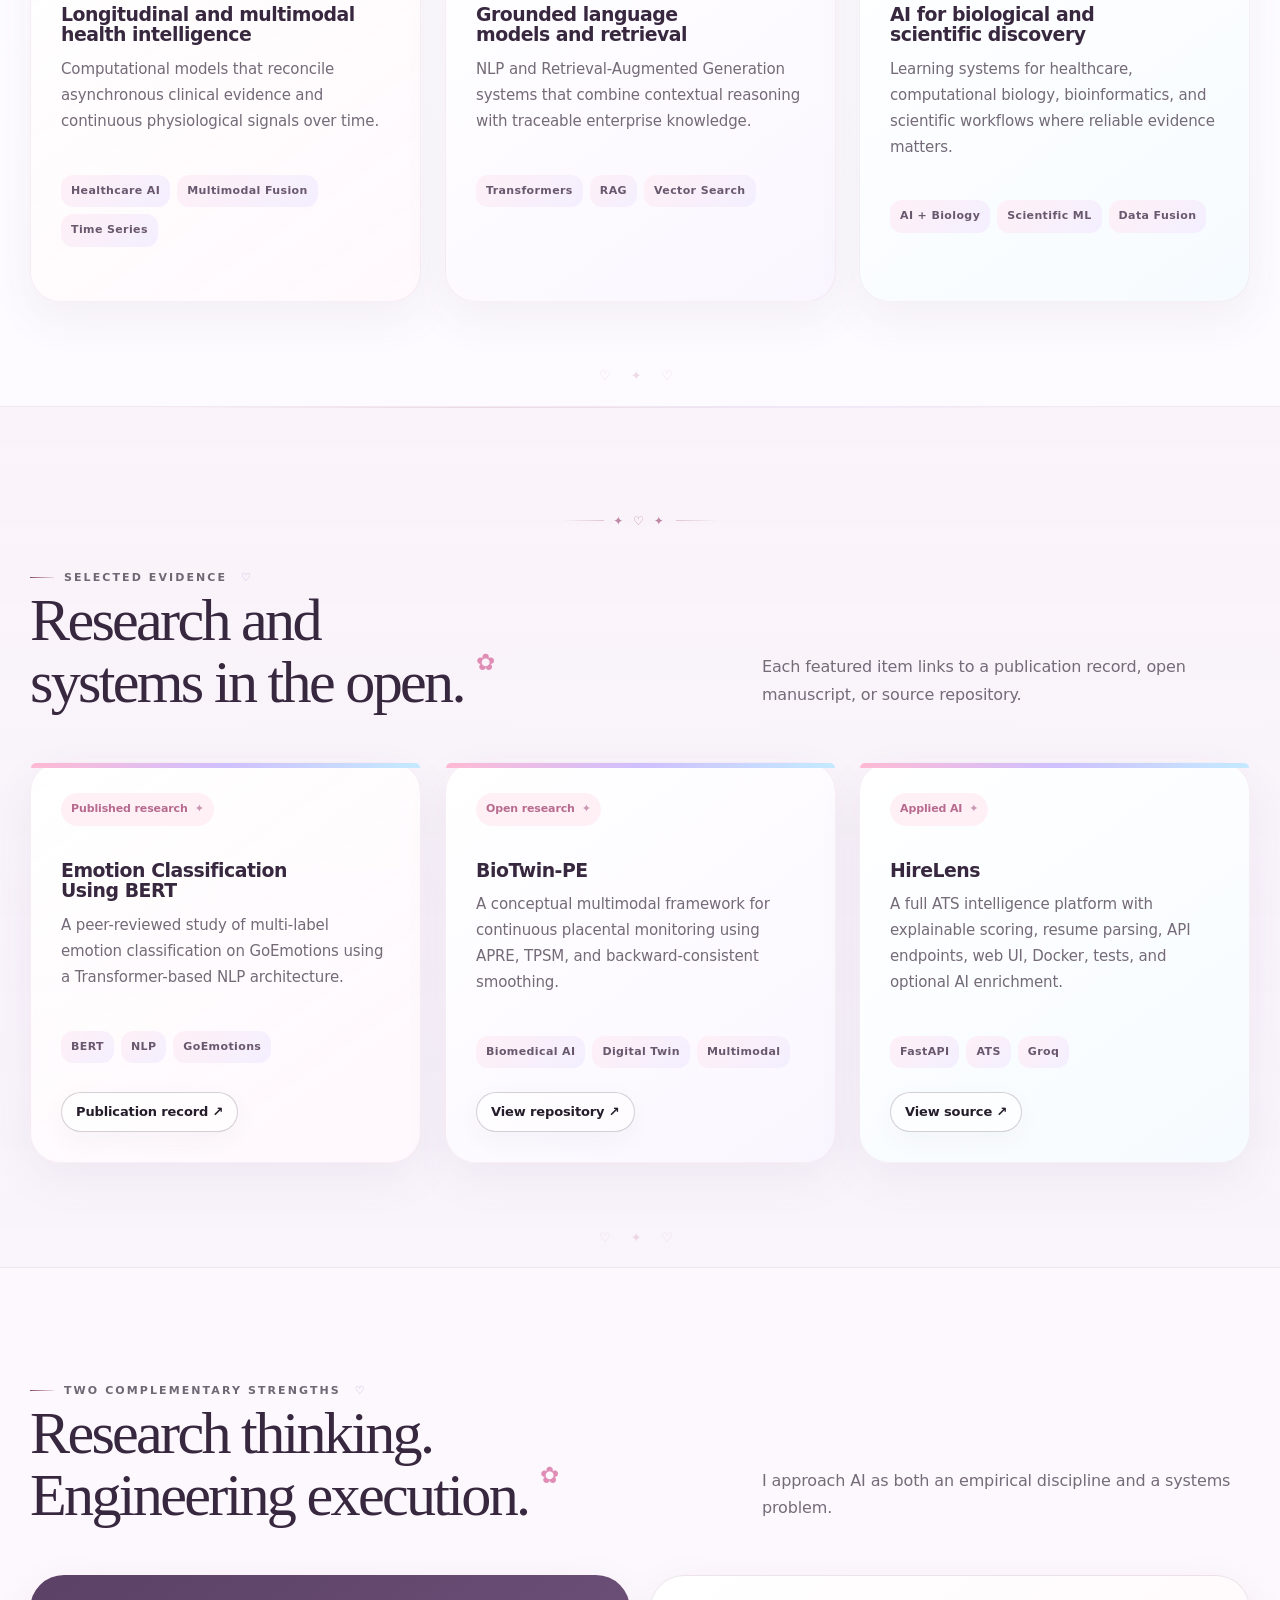
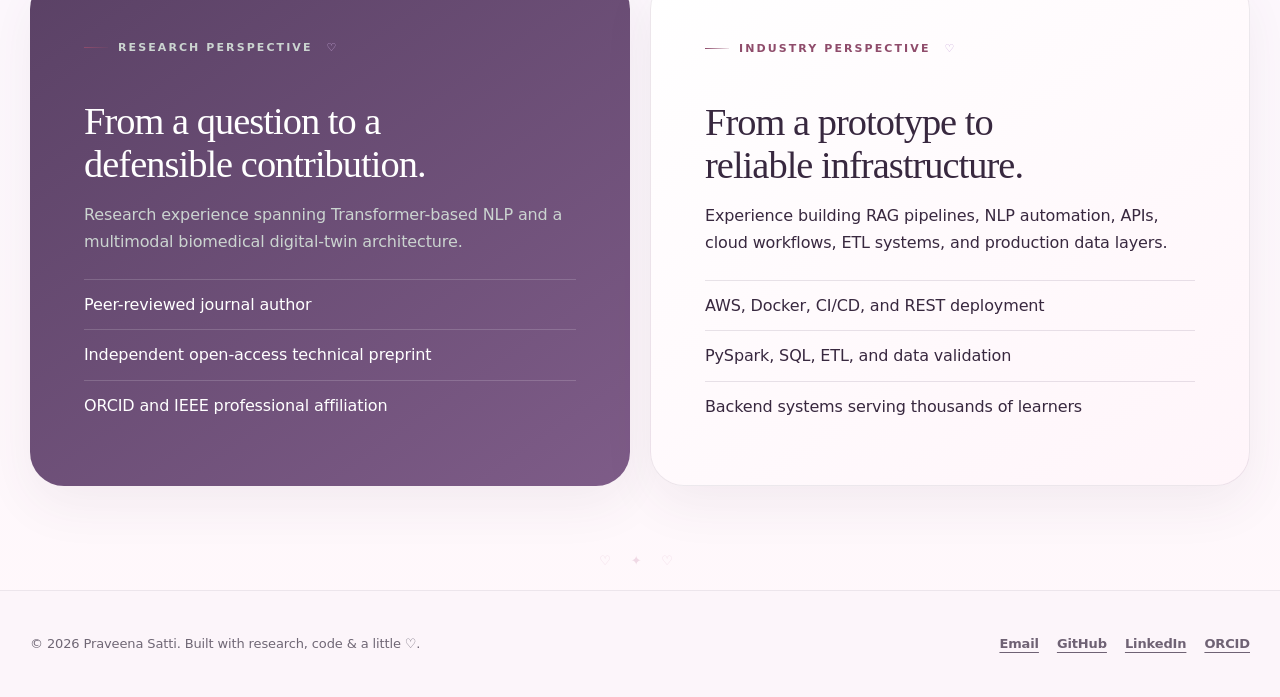
==== commit ab4123b3: "rebuild homepage with unmistakable kawaii visuals" ====
--- a/index.html
+++ b/index.html
@@ -4,7 +4,7 @@
   <meta charset="utf-8">
   <meta name="viewport" content="width=device-width, initial-scale=1">
   <meta name="description" content="Praveena Satti is an AI/ML engineer and researcher working across biomedical AI, NLP, RAG, multimodal data fusion, and production data systems.">
-  <meta name="theme-color" content="#14231f">
+  <meta name="theme-color" content="#fff9fd">
   <meta property="og:title" content="Praveena Satti — AI/ML Engineer &amp; Researcher">
   <meta property="og:description" content="Research ideas and production-oriented AI systems across biomedical computing, retrieval, NLP, and data engineering.">
   <meta property="og:type" content="website">
@@ -14,39 +14,22 @@
   <link rel="icon" href="assets/img/mark.svg" type="image/svg+xml">
   <link rel="manifest" href="site.webmanifest">
   <link rel="stylesheet" href="assets/css/styles.css">
+  <link rel="stylesheet" href="assets/css/aesthetic.css?v=4">
+  <link rel="stylesheet" href="assets/css/cute-motion.css?v=4">
+  <link rel="stylesheet" href="assets/css/kawaii-v3.css?v=20260816">
   <title>Praveena Satti | AI/ML Engineer &amp; Researcher</title>
   <script type="application/ld+json">
-  {
-    "@context": "https://schema.org",
-    "@type": "Person",
-    "name": "Praveena Satti",
-    "jobTitle": "AI/ML Engineer and Researcher",
-    "email": "mailto:sattipraveena3@gmail.com",
-    "url": "https://sattipraveena3-sudo.github.io/",
-    "sameAs": [
-      "https://github.com/sattipraveena3-sudo",
-      "https://www.linkedin.com/in/praveenasatti",
-      "https://orcid.org/0009-0000-6555-5072"
-    ],
-    "knowsAbout": ["Artificial Intelligence", "Machine Learning", "Biomedical AI", "Natural Language Processing", "Retrieval-Augmented Generation", "Multimodal Data Fusion", "Data Engineering"]
-  }
+  {"@context":"https://schema.org","@type":"Person","name":"Praveena Satti","jobTitle":"AI/ML Engineer and Researcher","email":"mailto:sattipraveena3@gmail.com","url":"https://sattipraveena3-sudo.github.io/","sameAs":["https://github.com/sattipraveena3-sudo","https://www.linkedin.com/in/praveenasatti","https://orcid.org/0009-0000-6555-5072"]}
   </script>
 </head>
-<body data-page="home">
+<body data-page="home" class="kawaii-home">
   <a class="skip-link" href="#main">Skip to content</a>
   <header class="site-header">
     <div class="nav-wrap">
-      <a class="brand" href="/" aria-label="Praveena Satti home">
-        <span class="brand-mark" aria-hidden="true">PS</span><span>Praveena Satti</span>
-      </a>
+      <a class="brand" href="/" aria-label="Praveena Satti home"><span class="brand-mark" aria-hidden="true">PS</span><span>Praveena Satti</span></a>
       <button class="menu-button" type="button" aria-expanded="false" aria-controls="site-navigation" aria-label="Open navigation"><span></span></button>
       <nav class="site-nav" id="site-navigation" aria-label="Primary navigation">
-        <a href="/" data-nav="home">Home</a>
-        <a href="research.html" data-nav="research">Research</a>
-        <a href="experience.html" data-nav="experience">Experience</a>
-        <a href="projects.html" data-nav="projects">Projects</a>
-        <a href="credentials.html" data-nav="credentials">Credentials</a>
-        <a class="nav-cta" href="contact.html" data-nav="contact">Contact</a>
+        <a href="/" data-nav="home">Home</a><a href="research.html" data-nav="research">Research</a><a href="experience.html" data-nav="experience">Experience</a><a href="projects.html" data-nav="projects">Projects</a><a href="credentials.html" data-nav="credentials">Credentials</a><a class="nav-cta" href="contact.html" data-nav="contact">Contact ♡</a>
       </nav>
     </div>
   </header>
@@ -54,24 +37,30 @@
   <main id="main">
     <section class="hero">
       <div class="container hero-grid">
-        <div>
+        <div class="hero-copy-kawaii">
+          <div class="kawaii-chip">hello, I build thoughtful AI things</div>
           <p class="eyebrow">AI / ML · Research · Data Engineering</p>
-          <h1>Building intelligent systems with <em>scientific depth</em> and production discipline.</h1>
+          <h1>Building intelligent systems with <em>scientific depth</em> and a little sparkle.</h1>
           <p class="hero-lead">I’m Praveena Satti, an AI/ML engineer and researcher working across biomedical AI, multimodal data fusion, NLP, RAG, cloud automation, and scalable data infrastructure.</p>
           <div class="hero-actions">
-            <a class="button primary" href="research.html">Explore my research <span aria-hidden="true">↗</span></a>
-            <a class="button" href="contact.html">Discuss an opportunity</a>
+            <a class="button primary" href="research.html">Explore my research ✦</a>
+            <a class="button" href="projects.html">See my projects ♡</a>
           </div>
         </div>
-        <aside class="profile-panel" aria-label="Profile summary">
-          <img class="profile-photo" src="https://avatars.githubusercontent.com/u/277691725?v=4" alt="Praveena Satti" width="460" height="460">
-          <div class="profile-meta">
-            <strong>Praveena Satti</strong>
-            <a class="availability" href="https://github.com/sattipraveena3-sudo" target="_blank" rel="noopener noreferrer">View my GitHub profile ↗</a>
-          </div>
-        </aside>
+
+        <div class="kawaii-scene" aria-label="Profile illustration area">
+          <span class="kawaii-cloud one" aria-hidden="true"></span><span class="kawaii-cloud two" aria-hidden="true"></span>
+          <span class="kawaii-sticker s1" aria-hidden="true">🎀</span><span class="kawaii-sticker s2" aria-hidden="true">☁️</span><span class="kawaii-sticker s3" aria-hidden="true">🌷</span><span class="kawaii-sticker s4" aria-hidden="true">✨</span>
+          <aside class="profile-panel kawaii-profile" aria-label="Profile summary">
+            <img class="profile-photo" src="https://avatars.githubusercontent.com/u/277691725?v=4" alt="Praveena Satti" width="460" height="460">
+            <div class="profile-meta"><strong>Praveena Satti</strong><a class="availability" href="https://github.com/sattipraveena3-sudo" target="_blank" rel="noopener noreferrer">AI researcher + builder ↗</a></div>
+          </aside>
+          <div class="kawaii-mini-note" aria-hidden="true">currently building smart things</div>
+        </div>
       </div>
     </section>
+
+    <div class="kawaii-marquee" aria-hidden="true"><div class="kawaii-track"><span>♡ biomedical AI</span><span>✦ machine learning</span><span>☁ retrieval systems</span><span>🎀 data engineering</span><span>🌷 research</span><span>♡ multimodal AI</span><span>✦ machine learning</span><span>☁ retrieval systems</span><span>🎀 data engineering</span><span>🌷 research</span></div></div>
 
     <section class="proof-strip" aria-label="Profile highlights">
       <div class="container proof-grid">
@@ -84,105 +73,38 @@
 
     <section class="section" aria-labelledby="focus-title">
       <div class="container">
-        <div class="section-head reveal">
-          <div>
-            <p class="eyebrow">Research direction</p>
-            <h2 id="focus-title">Questions I want to pursue.</h2>
-          </div>
-          <p>My work sits where learning systems, multimodal biomedical data, language intelligence, and reliable infrastructure meet.</p>
-        </div>
+        <div class="section-head reveal"><div><p class="eyebrow">Research direction</p><h2 id="focus-title">Questions I want to pursue.</h2></div><p>My work sits where learning systems, multimodal biomedical data, language intelligence, and reliable infrastructure meet.</p></div>
         <div class="cards">
-          <article class="card reveal">
-            <span class="number">01 / Biomedical AI</span>
-            <h3>Longitudinal and multimodal health intelligence</h3>
-            <p>Computational models that reconcile asynchronous clinical evidence and continuous physiological signals over time.</p>
-            <div class="tag-row"><span class="tag">Healthcare AI</span><span class="tag">Multimodal Fusion</span><span class="tag">Time Series</span></div>
-          </article>
-          <article class="card reveal">
-            <span class="number">02 / Language Systems</span>
-            <h3>Grounded language models and retrieval</h3>
-            <p>NLP and Retrieval-Augmented Generation systems that combine contextual reasoning with traceable enterprise knowledge.</p>
-            <div class="tag-row"><span class="tag">Transformers</span><span class="tag">RAG</span><span class="tag">Vector Search</span></div>
-          </article>
-          <article class="card reveal">
-            <span class="number">03 / AI for Science</span>
-            <h3>AI for biological and scientific discovery</h3>
-            <p>Learning systems for healthcare, computational biology, bioinformatics, and scientific workflows where reliable evidence matters.</p>
-            <div class="tag-row"><span class="tag">AI + Biology</span><span class="tag">Scientific ML</span><span class="tag">Data Fusion</span></div>
-          </article>
+          <article class="card reveal"><span class="number">01 / Biomedical AI</span><h3>Longitudinal and multimodal health intelligence</h3><p>Computational models that reconcile asynchronous clinical evidence and continuous physiological signals over time.</p><div class="tag-row"><span class="tag">Healthcare AI</span><span class="tag">Multimodal Fusion</span><span class="tag">Time Series</span></div></article>
+          <article class="card reveal"><span class="number">02 / Language Systems</span><h3>Grounded language models and retrieval</h3><p>NLP and Retrieval-Augmented Generation systems that combine contextual reasoning with traceable enterprise knowledge.</p><div class="tag-row"><span class="tag">Transformers</span><span class="tag">RAG</span><span class="tag">Vector Search</span></div></article>
+          <article class="card reveal"><span class="number">03 / AI for Science</span><h3>AI for biological and scientific discovery</h3><p>Learning systems for healthcare, computational biology, bioinformatics, and scientific workflows where reliable evidence matters.</p><div class="tag-row"><span class="tag">AI + Biology</span><span class="tag">Scientific ML</span><span class="tag">Data Fusion</span></div></article>
         </div>
       </div>
     </section>
 
     <section class="section tint" aria-labelledby="selected-title">
       <div class="container">
-        <div class="section-head reveal">
-          <div>
-            <p class="eyebrow">Selected evidence</p>
-            <h2 id="selected-title">Research and systems in the open.</h2>
-          </div>
-          <p>Each featured item links to a publication record, open manuscript, or source repository.</p>
-        </div>
+        <div class="section-head reveal"><div><p class="eyebrow">Selected evidence</p><h2 id="selected-title">Research and systems in the open.</h2></div><p>Each featured item links to a publication record, open manuscript, or source repository.</p></div>
         <div class="cards">
-          <article class="card reveal">
-            <span class="number">Published research</span>
-            <h3>Emotion Classification Using BERT</h3>
-            <p>A peer-reviewed study of multi-label emotion classification on GoEmotions using a Transformer-based NLP architecture.</p>
-            <div class="tag-row"><span class="tag">BERT</span><span class="tag">NLP</span><span class="tag">GoEmotions</span></div>
-            <div class="card-actions"><a class="button small" href="https://www.propulsiontechjournal.com/index.php/journal/article/view/8744" target="_blank" rel="noopener noreferrer">Publication record ↗</a></div>
-          </article>
-          <article class="card reveal">
-            <span class="number">Open research</span>
-            <h3>BioTwin-PE</h3>
-            <p>A conceptual multimodal framework for continuous placental monitoring using APRE, TPSM, and backward-consistent smoothing.</p>
-            <div class="tag-row"><span class="tag">Biomedical AI</span><span class="tag">Digital Twin</span><span class="tag">Multimodal</span></div>
-            <div class="card-actions"><a class="button small" href="https://github.com/sattipraveena3-sudo/BioTwin-PE-APEE" target="_blank" rel="noopener noreferrer">View repository ↗</a></div>
-          </article>
-          <article class="card reveal">
-            <span class="number">Applied AI</span>
-            <h3>HireLens</h3>
-            <p>An AI-powered resume intelligence system with ATS scoring, keyword matching, skill-gap analysis, and model-generated feedback.</p>
-            <div class="tag-row"><span class="tag">Python</span><span class="tag">Streamlit</span><span class="tag">Llama 3.3</span></div>
-            <div class="card-actions"><a class="button small" href="https://github.com/sattipraveena3-sudo/hirenlens-ats-scanner" target="_blank" rel="noopener noreferrer">View source ↗</a></div>
-          </article>
+          <article class="card reveal"><span class="number">Published research</span><h3>Emotion Classification Using BERT</h3><p>A peer-reviewed study of multi-label emotion classification on GoEmotions using a Transformer-based NLP architecture.</p><div class="tag-row"><span class="tag">BERT</span><span class="tag">NLP</span><span class="tag">GoEmotions</span></div><div class="card-actions"><a class="button small" href="https://www.propulsiontechjournal.com/index.php/journal/article/view/8744" target="_blank" rel="noopener noreferrer">Publication record ↗</a></div></article>
+          <article class="card reveal"><span class="number">Open research</span><h3>BioTwin-PE</h3><p>A conceptual multimodal framework for continuous placental monitoring using APRE, TPSM, and backward-consistent smoothing.</p><div class="tag-row"><span class="tag">Biomedical AI</span><span class="tag">Digital Twin</span><span class="tag">Multimodal</span></div><div class="card-actions"><a class="button small" href="https://github.com/sattipraveena3-sudo/BioTwin-PE-APEE" target="_blank" rel="noopener noreferrer">View repository ↗</a></div></article>
+          <article class="card reveal"><span class="number">Applied AI</span><h3>HireLens</h3><p>A full ATS intelligence platform with explainable scoring, resume parsing, API endpoints, web UI, Docker, tests, and optional AI enrichment.</p><div class="tag-row"><span class="tag">FastAPI</span><span class="tag">ATS</span><span class="tag">Groq</span></div><div class="card-actions"><a class="button small" href="https://github.com/sattipraveena3-sudo/hirenlens-ats-scanner" target="_blank" rel="noopener noreferrer">View source ↗</a></div></article>
         </div>
       </div>
     </section>
 
     <section class="section" aria-labelledby="balance-title">
       <div class="container">
-        <div class="section-head reveal">
-          <div>
-            <p class="eyebrow">Two complementary strengths</p>
-            <h2 id="balance-title">Research thinking. Engineering execution.</h2>
-          </div>
-          <p>I approach AI as both an empirical discipline and a systems problem.</p>
-        </div>
+        <div class="section-head reveal"><div><p class="eyebrow">Two complementary strengths</p><h2 id="balance-title">Research thinking. Engineering execution.</h2></div><p>I approach AI as both an empirical discipline and a systems problem.</p></div>
         <div class="duo-grid">
-          <article class="duo-panel dark reveal">
-            <p class="eyebrow">Research perspective</p>
-            <h3>From a question to a defensible contribution.</h3>
-            <p>Research experience spanning Transformer-based NLP and a multimodal biomedical digital-twin architecture.</p>
-            <ul class="metric-list"><li>Peer-reviewed journal author</li><li>Independent open-access technical preprint</li><li>ORCID and IEEE professional affiliation</li></ul>
-          </article>
-          <article class="duo-panel light reveal">
-            <p class="eyebrow">Industry perspective</p>
-            <h3>From a prototype to reliable infrastructure.</h3>
-            <p>Experience building RAG pipelines, NLP automation, APIs, cloud workflows, ETL systems, and production data layers.</p>
-            <ul class="metric-list"><li>AWS, Docker, CI/CD, and REST deployment</li><li>PySpark, SQL, ETL, and data validation</li><li>Backend systems serving thousands of learners</li></ul>
-          </article>
+          <article class="duo-panel dark reveal"><p class="eyebrow">Research perspective</p><h3>From a question to a defensible contribution.</h3><p>Research experience spanning Transformer-based NLP and a multimodal biomedical digital-twin architecture.</p><ul class="metric-list"><li>Peer-reviewed journal author</li><li>Independent open-access technical preprint</li><li>ORCID and IEEE professional affiliation</li></ul></article>
+          <article class="duo-panel light reveal"><p class="eyebrow">Industry perspective</p><h3>From a prototype to reliable infrastructure.</h3><p>Experience building RAG pipelines, NLP automation, APIs, cloud workflows, ETL systems, and production data layers.</p><ul class="metric-list"><li>AWS, Docker, CI/CD, and REST deployment</li><li>PySpark, SQL, ETL, and data validation</li><li>Backend systems serving thousands of learners</li></ul></article>
         </div>
       </div>
     </section>
-
   </main>
 
-  <footer class="site-footer">
-    <div class="container footer-grid">
-      <p>© <span data-year></span> Praveena Satti. Designed for clarity, evidence, and meaningful collaboration.</p>
-      <div class="footer-links"><a href="mailto:sattipraveena3@gmail.com">Email</a><a href="https://github.com/sattipraveena3-sudo" target="_blank" rel="noopener noreferrer">GitHub</a><a href="https://www.linkedin.com/in/praveenasatti" target="_blank" rel="noopener noreferrer">LinkedIn</a><a href="https://orcid.org/0009-0000-6555-5072" target="_blank" rel="noopener noreferrer">ORCID</a></div>
-    </div>
-  </footer>
-  <script src="assets/js/main.js" defer></script>
+  <footer class="site-footer"><div class="container footer-grid"><p>© <span data-year></span> Praveena Satti. Built with research, code &amp; a little ♡.</p><div class="footer-links"><a href="mailto:sattipraveena3@gmail.com">Email</a><a href="https://github.com/sattipraveena3-sudo" target="_blank" rel="noopener noreferrer">GitHub</a><a href="https://www.linkedin.com/in/praveenasatti" target="_blank" rel="noopener noreferrer">LinkedIn</a><a href="https://orcid.org/0009-0000-6555-5072" target="_blank" rel="noopener noreferrer">ORCID</a></div></div></footer>
+  <script src="assets/js/main.js?v=20260816" defer></script>
 </body>
 </html>
--- a/assets/css/aesthetic.css
+++ b/assets/css/aesthetic.css
@@ -0,0 +1 @@
+:root{--paper:#fffafc;--paper-deep:#f8eef4;--card:rgba(255,255,255,.78);--ink:#251d2b;--muted:#706775;--line:rgba(74,50,84,.13);--accent:#b86c8d;--accent-dark:#8f4c6b;--forest:#765a87;--blue:#6f7fa8;--shadow:0 22px 70px rgba(83,54,91,.11);--radius-sm:14px;--radius:24px;--radius-lg:34px;--max:1220px}body{background:radial-gradient(circle at 10% 5%,rgba(232,182,207,.23),transparent 31rem),radial-gradient(circle at 92% 16%,rgba(190,181,230,.21),transparent 30rem),linear-gradient(180deg,#fffafd 0%,#fffdfd 46%,#faf5fb 100%);color:var(--ink);font-family:Inter,ui-sans-serif,system-ui,-apple-system,BlinkMacSystemFont,"Segoe UI",sans-serif;letter-spacing:-.008em}body:before{top:-16rem;right:-14rem;width:34rem;height:34rem;border:1px solid rgba(184,108,141,.13);box-shadow:0 0 0 7rem rgba(184,108,141,.025),0 0 0 14rem rgba(133,104,169,.018)}body:after{position:fixed;z-index:-2;left:-11rem;bottom:-13rem;width:31rem;height:31rem;border-radius:50%;background:radial-gradient(circle,rgba(215,190,234,.22),rgba(215,190,234,0) 69%);content:""}.site-header{border-bottom:1px solid rgba(79,55,86,.08);background:rgba(255,250,253,.75);backdrop-filter:blur(22px) saturate(150%)}.nav-wrap{min-height:78px}.brand{font-weight:800;letter-spacing:-.035em}.brand-mark{width:41px;height:41px;border:1px solid rgba(143,76,107,.35);background:linear-gradient(145deg,#fff,#f7e7ef);box-shadow:0 8px 24px rgba(143,76,107,.1);font-family:Georgia,"Times New Roman",serif;color:var(--accent-dark)}.site-nav{gap:7px}.site-nav a{padding:9px 13px;color:#65596b;font-weight:680}.site-nav a:hover,.site-nav a[aria-current="page"]{color:var(--ink);background:rgba(184,108,141,.1)}.nav-cta{border:1px solid rgba(143,76,107,.25)!important;background:rgba(255,255,255,.62)}.hero{padding:100px 0 82px}.hero-grid{grid-template-columns:minmax(0,1.3fr) minmax(320px,.7fr);gap:clamp(48px,8vw,108px)}.eyebrow{color:var(--accent-dark);font-size:11px;letter-spacing:.19em}.eyebrow:before{width:24px;background:linear-gradient(90deg,var(--accent-dark),rgba(143,76,107,.15))}h1,h2{font-family:"Iowan Old Style","Palatino Linotype",Palatino,Georgia,"Times New Roman",serif;letter-spacing:-.045em}h1{font-size:clamp(3.5rem,7.4vw,7.25rem);line-height:.98}h1 em{color:var(--accent-dark);font-style:italic}h2{font-size:clamp(2.4rem,4.7vw,4.5rem);line-height:1.02}h3{letter-spacing:-.025em}.hero-lead{max-width:710px;margin-top:30px;color:#685f6c;font-size:clamp(1.08rem,1.8vw,1.3rem);line-height:1.78}.button{min-height:49px;border:1px solid rgba(63,43,70,.22);background:rgba(255,255,255,.54);box-shadow:0 8px 26px rgba(66,43,73,.04);transition:transform .2s ease,box-shadow .2s ease,background .2s ease,border-color .2s ease}.button:hover{border-color:#3d3042;background:#3d3042;box-shadow:0 14px 35px rgba(61,48,66,.16);transform:translateY(-2px)}.button.primary{border-color:transparent;background:linear-gradient(135deg,#aa5e81,#8d618f);box-shadow:0 15px 34px rgba(157,85,123,.22)}.button.primary:hover{border-color:transparent;background:linear-gradient(135deg,#98516f,#76547f)}.profile-panel{padding:15px;border:1px solid rgba(117,85,124,.14);border-radius:38px;background:linear-gradient(145deg,rgba(255,255,255,.88),rgba(252,240,247,.7));box-shadow:0 28px 85px rgba(97,63,106,.14);transform:none}.profile-panel:before{position:absolute;z-index:-1;inset:-12px;border:1px solid rgba(185,112,147,.11);border-radius:46px;content:""}.profile-panel:after{right:-28px;bottom:-26px;width:62%;height:54%;border:0;border-radius:50%;background:radial-gradient(circle,rgba(218,174,201,.27),rgba(218,174,201,0) 70%);filter:blur(6px)}.profile-photo{border-radius:28px;filter:saturate(.9) contrast(1.02);box-shadow:inset 0 0 0 1px rgba(255,255,255,.4)}.profile-meta{padding:20px 10px 8px}.profile-meta strong{font-family:"Iowan Old Style",Georgia,serif;font-size:21px;font-weight:600}.availability{color:#765a87!important}.availability:before{background:#b86c8d;box-shadow:0 0 0 5px rgba(184,108,141,.11)}.proof-grid{border:1px solid var(--line);border-radius:26px;background:rgba(255,255,255,.62);box-shadow:0 18px 60px rgba(83,54,91,.06);backdrop-filter:blur(10px)}.proof-item{border-color:var(--line);padding:28px}.proof-item strong{font-family:"Iowan Old Style",Georgia,serif;color:#6e4b75;font-size:2.4rem}.section{padding:104px 0}.section.tint{border-block:1px solid rgba(97,65,104,.07);background:linear-gradient(180deg,rgba(247,236,244,.52),rgba(247,241,250,.48))}.section-head{margin-bottom:50px;gap:54px}.section-head>p{max-width:530px;justify-self:end;color:#756b79}.cards{gap:22px}.card{overflow:hidden;padding:30px;border:1px solid rgba(84,56,91,.11);border-radius:26px;background:linear-gradient(145deg,rgba(255,255,255,.88),rgba(255,249,252,.72));box-shadow:0 12px 42px rgba(85,58,93,.045);backdrop-filter:blur(8px)}.card:before{position:absolute;top:0;left:0;width:100%;height:3px;background:linear-gradient(90deg,rgba(184,108,141,.75),rgba(142,120,177,.55),transparent);opacity:.5;content:""}.card:hover{border-color:rgba(143,76,107,.22);box-shadow:0 22px 60px rgba(86,54,97,.1);transform:translateY(-5px)}.card .number{margin-bottom:50px;color:#a45d7d}.card p{color:#746a78;line-height:1.72}.tag{border:1px solid rgba(126,85,133,.12);background:rgba(248,237,244,.65);color:#6a586e;font-weight:700}.duo-panel{border-radius:32px;box-shadow:0 18px 52px rgba(82,56,89,.07)}.duo-panel.dark{background:linear-gradient(145deg,#33263a,#4b3852)}.duo-panel.light{border:1px solid rgba(84,56,91,.11);background:linear-gradient(145deg,#fff,#fbf4f8)}.page-hero{padding:96px 0 62px}.page-hero h1{font-size:clamp(3.4rem,7.2vw,6.7rem)}.page-lead{color:#716777;line-height:1.75}.timeline-item,.credential-card,.contact-card,.project-card,.research-card,.detail-panel,.fact-panel{border-color:rgba(84,56,91,.11)!important;background:linear-gradient(145deg,rgba(255,255,255,.9),rgba(252,246,250,.76))!important;box-shadow:0 12px 42px rgba(85,58,93,.045)}.site-footer{border-top:1px solid rgba(84,56,91,.09);background:rgba(251,245,250,.74)}.footer-links a{color:#6f6274}.reveal{transform:translateY(14px);opacity:0;transition:opacity .6s cubic-bezier(.2,.75,.25,1),transform .6s cubic-bezier(.2,.75,.25,1)}.reveal.is-visible{transform:none;opacity:1}@media(max-width:900px){.hero{padding-top:72px}.hero-grid{grid-template-columns:1fr;gap:46px}.profile-panel{max-width:520px}.proof-grid{grid-template-columns:repeat(2,1fr)}.proof-item:nth-child(2){border-right:0}.cards{grid-template-columns:1fr}.section-head{grid-template-columns:1fr;gap:18px}.section-head>p{justify-self:start}.section{padding:82px 0}}@media(max-width:620px){.nav-wrap,.container{width:min(calc(100% - 28px),var(--max))}.hero{padding:58px 0 60px}.hero-actions .button{width:100%}.profile-panel{border-radius:30px}.profile-photo{border-radius:22px}.proof-grid{grid-template-columns:1fr}.proof-item{min-height:auto;border-right:0;border-bottom:1px solid var(--line)}.proof-item:last-child{border-bottom:0}.section{padding:68px 0}.page-hero{padding:66px 0 40px}h1{font-size:clamp(3.15rem,17vw,4.7rem)}h2{font-size:clamp(2.15rem,12vw,3.4rem)}}@media(prefers-reduced-motion:reduce){*{scroll-behavior:auto!important;transition-duration:.01ms!important;animation-duration:.01ms!important;animation-iteration-count:1!important}}
--- a/assets/css/cute-motion.css
+++ b/assets/css/cute-motion.css
@@ -0,0 +1,18 @@
+/* Cute visual motion layer: playful, polished, and accessibility-aware */
+:root{--pink:#e89fbe;--pink-2:#f7c7dc;--lav:#c9b7ef;--lav-2:#e6dcfb;--peach:#ffd5c7;--spark:#fff2a8}
+body{overflow-x:hidden}
+.cute-orb{position:fixed;z-index:-1;border-radius:50%;filter:blur(1px);opacity:.55;pointer-events:none;animation:orbFloat 12s ease-in-out infinite alternate}.cute-orb.one{top:14%;left:-5rem;width:15rem;height:15rem;background:radial-gradient(circle at 35% 35%,rgba(255,255,255,.85),rgba(247,199,220,.72) 35%,rgba(232,159,190,.15) 72%,transparent)}.cute-orb.two{top:42%;right:-6rem;width:18rem;height:18rem;background:radial-gradient(circle at 40% 35%,rgba(255,255,255,.8),rgba(230,220,251,.74) 38%,rgba(201,183,239,.12) 72%,transparent);animation-delay:-4s}.cute-orb.three{bottom:-4rem;left:20%;width:13rem;height:13rem;background:radial-gradient(circle at 40% 40%,rgba(255,255,255,.8),rgba(255,213,199,.62) 42%,transparent 75%);animation-delay:-7s}@keyframes orbFloat{0%{transform:translate3d(0,0,0) scale(1)}100%{transform:translate3d(26px,-34px,0) scale(1.08)}}
+.sparkle-layer{position:fixed;inset:0;z-index:0;pointer-events:none;overflow:hidden}.sparkle{position:absolute;width:8px;height:8px;opacity:.38;animation:sparkleFloat 8s ease-in-out infinite}.sparkle:before,.sparkle:after{position:absolute;left:50%;top:50%;content:"";background:linear-gradient(180deg,#e5a1c0,#aa88d5);border-radius:99px;transform:translate(-50%,-50%)}.sparkle:before{width:2px;height:8px}.sparkle:after{width:8px;height:2px}.sparkle:nth-child(2n){transform:scale(.7);animation-delay:-2s}.sparkle:nth-child(3n){animation-delay:-5s}.sparkle:nth-child(4n){opacity:.22}@keyframes sparkleFloat{0%,100%{transform:translateY(0) rotate(0deg);opacity:.18}50%{transform:translateY(-18px) rotate(35deg);opacity:.5}}
+.hero{position:relative}.hero:before{position:absolute;left:6%;top:11%;width:80px;height:80px;border-radius:28px;background:linear-gradient(145deg,rgba(247,199,220,.36),rgba(230,220,251,.24));filter:blur(.2px);transform:rotate(20deg);content:"";animation:softBob 7s ease-in-out infinite}.hero:after{position:absolute;right:8%;bottom:6%;width:56px;height:56px;border:1px solid rgba(184,108,141,.18);border-radius:50%;box-shadow:0 0 0 12px rgba(201,183,239,.05);content:"";animation:softBob 6s ease-in-out infinite reverse}@keyframes softBob{0%,100%{transform:translateY(0) rotate(18deg)}50%{transform:translateY(-12px) rotate(28deg)}}
+.profile-panel{isolation:isolate;animation:portraitFloat 6s ease-in-out infinite}.profile-panel:before{animation:ringPulse 5s ease-in-out infinite}.profile-panel .profile-photo{transition:transform .55s cubic-bezier(.2,.75,.25,1),filter .55s ease}.profile-panel:hover .profile-photo{transform:scale(1.025) rotate(-.45deg);filter:saturate(1.02) contrast(1.03)}@keyframes portraitFloat{0%,100%{transform:translateY(0)}50%{transform:translateY(-8px)}}@keyframes ringPulse{0%,100%{opacity:.58;transform:scale(1)}50%{opacity:.95;transform:scale(1.015)}}
+.profile-panel .profile-meta:after{display:inline-flex;width:max-content;margin-top:10px;padding:6px 10px;border:1px solid rgba(184,108,141,.14);border-radius:999px;background:rgba(255,255,255,.65);color:#8f5c79;font-size:11px;font-weight:800;letter-spacing:.08em;text-transform:uppercase;content:"AI · Research · Building";box-shadow:0 7px 20px rgba(128,77,117,.05)}
+.card,.timeline-item,.credential-card,.contact-card,.project-card,.research-card,.detail-panel,.fact-panel{will-change:transform;transition:transform .3s cubic-bezier(.2,.8,.2,1),box-shadow .3s ease,border-color .3s ease}.card:hover,.timeline-item:hover,.credential-card:hover,.contact-card:hover,.project-card:hover,.research-card:hover,.detail-panel:hover,.fact-panel:hover{transform:translateY(-7px) rotate(-.15deg);box-shadow:0 28px 70px rgba(103,63,112,.12)}.card:nth-child(2n):hover{transform:translateY(-7px) rotate(.15deg)}
+.card .number,.eyebrow{position:relative}.card .number:after{margin-left:7px;color:#c995b1;content:"✦";font-style:normal}.eyebrow:after{margin-left:4px;color:#c8a7da;content:"♡";font-size:11px;letter-spacing:0}
+.button{position:relative;overflow:hidden}.button:after{position:absolute;top:-80%;left:-35%;width:32%;height:260%;background:linear-gradient(90deg,transparent,rgba(255,255,255,.7),transparent);transform:rotate(18deg);content:"";transition:left .55s ease}.button:hover:after{left:120%}.button.primary{animation:buttonGlow 4s ease-in-out infinite}@keyframes buttonGlow{0%,100%{box-shadow:0 15px 34px rgba(157,85,123,.19)}50%{box-shadow:0 18px 42px rgba(157,85,123,.31)}}
+.tag{transition:transform .2s ease,background .2s ease,border-color .2s ease}.tag:hover{transform:translateY(-2px) scale(1.03);background:rgba(247,218,233,.8);border-color:rgba(170,104,139,.22)}
+.proof-item{position:relative;overflow:hidden}.proof-item:after{position:absolute;right:18px;top:18px;color:rgba(177,113,149,.22);font-size:24px;content:"✦";animation:twinkle 2.8s ease-in-out infinite}.proof-item:nth-child(2):after{content:"♡"}.proof-item:nth-child(3):after{content:"✧"}.proof-item:nth-child(4):after{content:"♡"}@keyframes twinkle{0%,100%{transform:scale(.9) rotate(-5deg);opacity:.22}50%{transform:scale(1.15) rotate(7deg);opacity:.48}}
+.section{position:relative}.section.tint:before{position:absolute;top:0;left:50%;width:min(86%,980px);height:1px;background:linear-gradient(90deg,transparent,rgba(184,108,141,.2),rgba(201,183,239,.2),transparent);transform:translateX(-50%);content:""}
+.cute-divider{display:flex;align-items:center;justify-content:center;gap:9px;margin:0 auto 28px;color:#be87a5;font-size:12px;letter-spacing:.25em}.cute-divider:before,.cute-divider:after{width:42px;height:1px;background:linear-gradient(90deg,transparent,rgba(177,113,149,.35));content:""}.cute-divider:after{transform:scaleX(-1)}
+.cursor-glow{position:fixed;z-index:0;width:180px;height:180px;border-radius:50%;background:radial-gradient(circle,rgba(235,177,207,.12),rgba(206,190,241,.05) 42%,transparent 72%);transform:translate(-50%,-50%);pointer-events:none;mix-blend-mode:multiply;transition:opacity .2s ease}
+.site-nav a{transition:transform .2s ease,background .2s ease,color .2s ease}.site-nav a:hover{transform:translateY(-1px)}
+@media(max-width:900px){.cute-orb{opacity:.34}.cursor-glow{display:none}.profile-panel{animation:none}.hero:before{left:-2rem;top:8%}}@media(max-width:620px){.sparkle-layer{opacity:.5}.hero:after{display:none}.card:hover,.timeline-item:hover,.credential-card:hover,.contact-card:hover,.project-card:hover,.research-card:hover,.detail-panel:hover,.fact-panel:hover{transform:translateY(-3px)}}@media(prefers-reduced-motion:reduce){.cute-orb,.sparkle,.hero:before,.hero:after,.profile-panel,.profile-panel:before,.button.primary,.proof-item:after{animation:none!important}.cursor-glow{display:none}.card,.button,.tag,.profile-photo{transition:none!important}}
--- a/assets/css/kawaii-v3.css
+++ b/assets/css/kawaii-v3.css
@@ -0,0 +1,30 @@
+/* Full kawaii redesign: deliberately visual, playful, and animated */
+:root{--k-pink:#ff9fc4;--k-pink-soft:#ffd7e8;--k-lilac:#c7b5ff;--k-lilac-soft:#ebe4ff;--k-blue:#bde7ff;--k-peach:#ffd6bd;--k-yellow:#fff1a8;--k-ink:#38283f;--k-card:rgba(255,255,255,.88)}
+body{background:linear-gradient(180deg,#fff9fd 0%,#fff 28%,#fbf8ff 65%,#fff8fb 100%)!important;color:var(--k-ink)!important}
+body:before{display:none!important}
+.site-header{background:rgba(255,250,254,.82)!important;border-bottom:1px solid rgba(255,159,196,.18)!important;box-shadow:0 8px 30px rgba(135,83,133,.05)!important}
+.brand-mark{border:0!important;background:linear-gradient(135deg,var(--k-pink-soft),var(--k-lilac-soft))!important;box-shadow:0 8px 25px rgba(167,107,157,.18)!important;position:relative}
+.brand-mark:after{position:absolute;right:-6px;top:-7px;content:'✦';font-size:11px;color:#d48ab1;animation:kTwinkle 2s ease-in-out infinite}
+.site-nav a{border-radius:18px!important}.site-nav a:hover,.site-nav a[aria-current=page]{background:linear-gradient(135deg,rgba(255,215,232,.75),rgba(235,228,255,.75))!important}
+.nav-cta{background:linear-gradient(135deg,#fff0f7,#f0ebff)!important;border:1px solid rgba(216,144,177,.24)!important}
+.hero{padding-top:88px!important;overflow:visible!important}
+.hero-grid{position:relative}
+.hero-copy-kawaii{position:relative;z-index:2}
+.kawaii-chip{display:inline-flex;align-items:center;gap:8px;padding:8px 13px;margin-bottom:18px;border:1px solid rgba(220,140,178,.2);border-radius:999px;background:rgba(255,255,255,.82);box-shadow:0 10px 30px rgba(113,70,114,.08);font-size:12px;font-weight:800;color:#9a5b79;animation:kFloat 4s ease-in-out infinite}
+.kawaii-chip:before{content:'♡';color:#e287b2}.hero h1{font-family:'Iowan Old Style','Palatino Linotype',Palatino,Georgia,serif!important;max-width:820px!important;font-size:clamp(3.45rem,7vw,7rem)!important;line-height:.98!important}.hero h1 em{background:linear-gradient(100deg,#d36d9d,#9076d4,#e28ab4);-webkit-background-clip:text;background-clip:text;color:transparent!important}
+.hero-lead{max-width:680px!important;color:#716176!important}
+.hero-actions .button{border-radius:20px!important}.button.primary{background:linear-gradient(135deg,#ee8db7,#a886db)!important;border:0!important;box-shadow:0 16px 35px rgba(192,111,168,.25)!important}.button.primary:hover{transform:translateY(-3px) scale(1.02)!important}
+.kawaii-scene{position:relative;min-height:530px;display:grid;place-items:center;isolation:isolate}.kawaii-cloud{position:absolute;border-radius:999px;background:rgba(255,255,255,.78);box-shadow:0 12px 40px rgba(128,89,133,.08)}.kawaii-cloud:before,.kawaii-cloud:after{position:absolute;content:'';border-radius:50%;background:inherit}.kawaii-cloud.one{width:120px;height:42px;left:-5%;top:13%;animation:kCloud 8s ease-in-out infinite}.kawaii-cloud.one:before{width:48px;height:48px;left:20px;top:-22px}.kawaii-cloud.one:after{width:60px;height:60px;right:16px;top:-31px}.kawaii-cloud.two{width:90px;height:34px;right:-2%;bottom:9%;animation:kCloud 10s ease-in-out infinite reverse}.kawaii-cloud.two:before{width:38px;height:38px;left:15px;top:-18px}.kawaii-cloud.two:after{width:45px;height:45px;right:12px;top:-23px}
+.kawaii-sticker{position:absolute;z-index:4;display:grid;place-items:center;width:64px;height:64px;border:2px solid rgba(255,255,255,.9);border-radius:22px;background:linear-gradient(145deg,#fff,#fff5fa);box-shadow:0 14px 35px rgba(123,83,129,.13);font-size:27px;animation:kSticker 5s ease-in-out infinite}.kawaii-sticker.s1{left:2%;bottom:19%;transform:rotate(-10deg);animation-delay:-1s}.kawaii-sticker.s2{right:0;top:12%;transform:rotate(10deg);animation-delay:-2.3s}.kawaii-sticker.s3{right:8%;bottom:2%;transform:rotate(4deg);animation-delay:-3.2s}.kawaii-sticker.s4{left:16%;top:0;transform:rotate(-5deg);animation-delay:-.7s}
+.profile-panel.kawaii-profile{width:min(390px,88%);padding:15px 15px 18px!important;border:0!important;border-radius:42px!important;background:linear-gradient(145deg,#fff,#fff1f7 58%,#f1ecff)!important;box-shadow:0 28px 80px rgba(119,78,126,.16)!important;transform:rotate(1.5deg)!important;animation:kPortrait 5.5s ease-in-out infinite!important}.profile-panel.kawaii-profile:before{position:absolute!important;inset:-14px!important;border:2px dashed rgba(223,150,184,.28)!important;border-radius:50px!important;content:''!important;animation:kSpinRing 22s linear infinite!important}.profile-panel.kawaii-profile:after{position:absolute!important;z-index:-2!important;inset:auto -26px -24px auto!important;width:150px!important;height:150px!important;border:0!important;border-radius:50%!important;background:radial-gradient(circle,#ffd6e8 0%,rgba(255,214,232,0) 70%)!important}.profile-panel .profile-photo{border-radius:32px!important}.profile-meta{position:relative}.profile-meta:before{content:'૮ ˶ᵔ ᵕ ᵔ˶ ა';display:block;margin-bottom:6px;font-size:12px;color:#b06c90;font-weight:700}.profile-meta strong{font-size:23px!important}.profile-meta .availability{font-size:13px}
+.kawaii-mini-note{position:absolute;left:-25px;top:68%;z-index:5;padding:11px 14px;border-radius:18px;background:#fffdf0;border:1px solid rgba(230,198,104,.22);box-shadow:0 12px 30px rgba(119,86,92,.1);font-size:12px;font-weight:800;color:#8c7657;transform:rotate(-5deg);animation:kNote 4.5s ease-in-out infinite}.kawaii-mini-note:after{content:' ✿';color:#e99eb8}
+.proof-grid{gap:14px!important;border:0!important;background:transparent!important;box-shadow:none!important}.proof-item{border:1px solid rgba(205,150,186,.13)!important;border-radius:24px!important;background:linear-gradient(145deg,#fff,#fff7fb)!important;box-shadow:0 12px 34px rgba(109,72,119,.06)!important;animation:kCardBreath 6s ease-in-out infinite}.proof-item:nth-child(2){background:linear-gradient(145deg,#fff,#f7f3ff)!important;animation-delay:-1.2s}.proof-item:nth-child(3){background:linear-gradient(145deg,#fff,#f1fbff)!important;animation-delay:-2.2s}.proof-item:nth-child(4){background:linear-gradient(145deg,#fff,#fff9ec)!important;animation-delay:-3.1s}.proof-item strong{color:#9a659d!important}.proof-item:before{display:block;margin-bottom:8px;font-size:18px}.proof-item:nth-child(1):before{content:'📚'}.proof-item:nth-child(2):before{content:'🎀'}.proof-item:nth-child(3):before{content:'✨'}.proof-item:nth-child(4):before{content:'☁️'}
+.section{position:relative}.section:after{position:absolute;left:50%;bottom:18px;transform:translateX(-50%);content:'♡  ✦  ♡';color:rgba(200,136,174,.28);letter-spacing:.6em;font-size:13px}.section-head h2{position:relative}.section-head h2:after{display:inline-block;margin-left:12px;content:'✿';font-size:.38em;color:#df8db5;vertical-align:top;animation:kTwinkle 2.4s ease-in-out infinite}
+.cards{gap:24px!important}.card{border:1px solid rgba(199,143,180,.13)!important;border-radius:30px!important;background:linear-gradient(145deg,rgba(255,255,255,.94),rgba(255,248,252,.9))!important;box-shadow:0 16px 46px rgba(106,70,119,.07)!important;overflow:visible!important}.card:nth-child(2n){background:linear-gradient(145deg,#fff,#faf6ff)!important}.card:nth-child(3n){background:linear-gradient(145deg,#fff,#f6fbff)!important}.card:before{height:5px!important;border-radius:30px 30px 0 0;background:linear-gradient(90deg,#ffb3cf,#cab9ff,#bee9ff)!important;opacity:.9!important}.card:hover{transform:translateY(-10px) rotate(-.4deg)!important;box-shadow:0 28px 70px rgba(106,70,119,.14)!important}.card:nth-child(2n):hover{transform:translateY(-10px) rotate(.4deg)!important}.card .number{display:inline-flex!important;width:max-content;padding:7px 10px;margin-bottom:34px!important;border-radius:999px;background:#fff0f6;color:#b66b8f!important;font-style:normal!important;font-family:inherit!important;font-size:11px!important;font-weight:800}.card .number:after{content:' ♡'}.tag{border:0!important;background:linear-gradient(135deg,#fff0f6,#f3efff)!important;border-radius:12px!important;padding:7px 10px!important}.tag:hover{transform:translateY(-3px) rotate(-2deg)!important}
+.duo-panel{border-radius:34px!important}.duo-panel.dark{background:linear-gradient(145deg,#5a4165,#7e5c88)!important}.duo-panel.light{background:linear-gradient(145deg,#fff,#fff5fa)!important}
+.kawaii-marquee{overflow:hidden;margin:10px 0 54px;border-block:1px solid rgba(208,145,180,.14);background:rgba(255,255,255,.64);white-space:nowrap}.kawaii-track{display:inline-block;padding:12px 0;min-width:200%;animation:kMarquee 24s linear infinite;color:#a56b8b;font-size:12px;font-weight:800;letter-spacing:.08em}.kawaii-track span{margin-right:36px}
+.kawaii-floaters{position:fixed;inset:0;z-index:3;pointer-events:none;overflow:hidden}.kawaii-floater{position:absolute;font-size:18px;opacity:.22;animation:kRise linear infinite}.kawaii-floater:nth-child(odd){color:#e18cb6}.kawaii-floater:nth-child(even){color:#927fd1}
+@keyframes kFloat{0%,100%{transform:translateY(0)}50%{transform:translateY(-5px)}}@keyframes kCloud{0%,100%{transform:translateX(0)}50%{transform:translateX(20px)}}@keyframes kSticker{0%,100%{translate:0 0}50%{translate:0 -12px}}@keyframes kPortrait{0%,100%{translate:0 0}50%{translate:0 -10px}}@keyframes kSpinRing{to{transform:rotate(360deg)}}@keyframes kNote{0%,100%{translate:0 0;rotate:0deg}50%{translate:0 -7px;rotate:-2deg}}@keyframes kCardBreath{0%,100%{transform:translateY(0)}50%{transform:translateY(-4px)}}@keyframes kTwinkle{0%,100%{opacity:.35;transform:scale(.85) rotate(0)}50%{opacity:1;transform:scale(1.18) rotate(12deg)}}@keyframes kMarquee{to{transform:translateX(-50%)}}@keyframes kRise{from{transform:translateY(110vh) rotate(0);opacity:0}10%{opacity:.22}90%{opacity:.22}to{transform:translateY(-15vh) rotate(180deg);opacity:0}}
+@media(max-width:900px){.kawaii-scene{min-height:480px}.kawaii-mini-note{left:2%}.kawaii-sticker.s2{right:4%}.profile-panel.kawaii-profile{width:min(430px,80%)}}
+@media(max-width:620px){.hero{padding-top:54px!important}.kawaii-scene{min-height:410px}.profile-panel.kawaii-profile{width:82%;animation:none!important}.kawaii-sticker{width:52px;height:52px;border-radius:17px;font-size:22px}.kawaii-mini-note{font-size:10px}.kawaii-cloud{opacity:.7}.proof-grid{gap:10px!important}.section:after{display:none}.kawaii-floaters{display:none}}
+@media(prefers-reduced-motion:reduce){.kawaii-chip,.kawaii-cloud,.kawaii-sticker,.profile-panel.kawaii-profile,.profile-panel.kawaii-profile:before,.kawaii-mini-note,.proof-item,.section-head h2:after,.kawaii-track,.kawaii-floater{animation:none!important}}
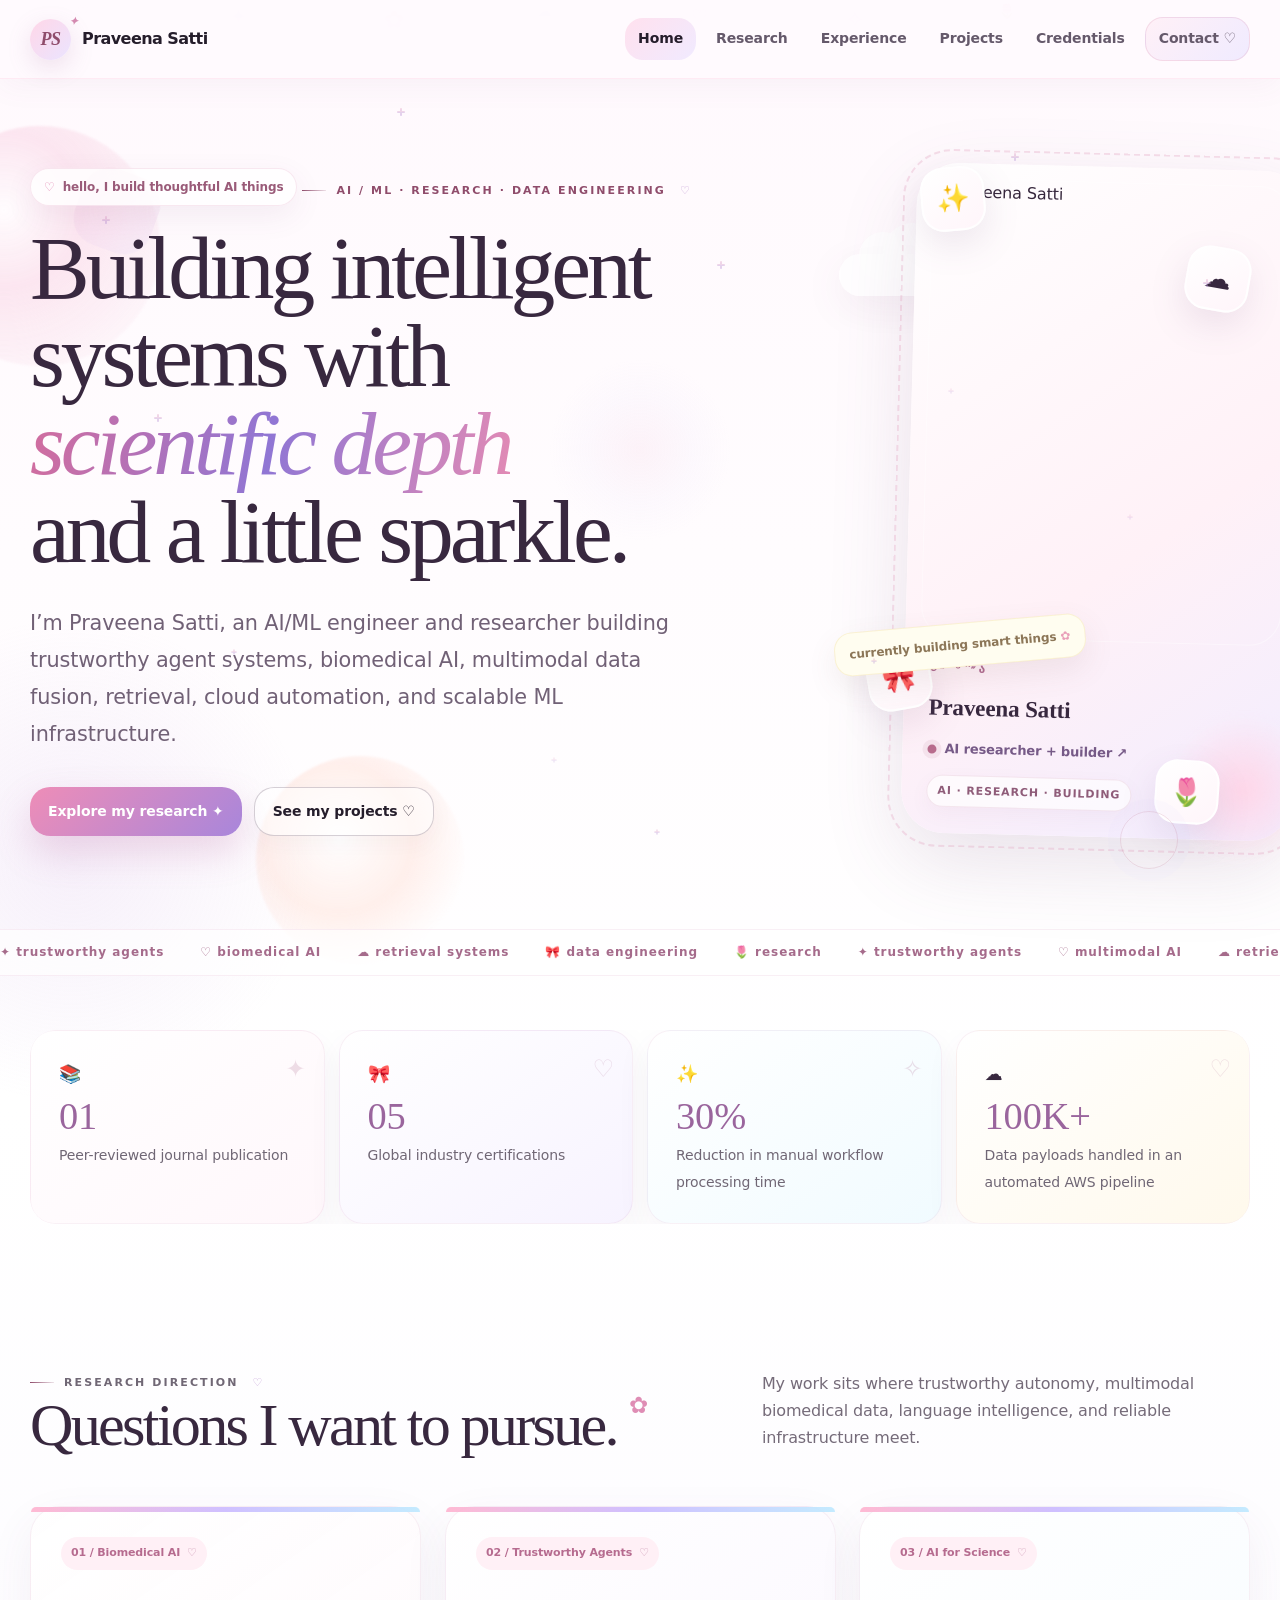
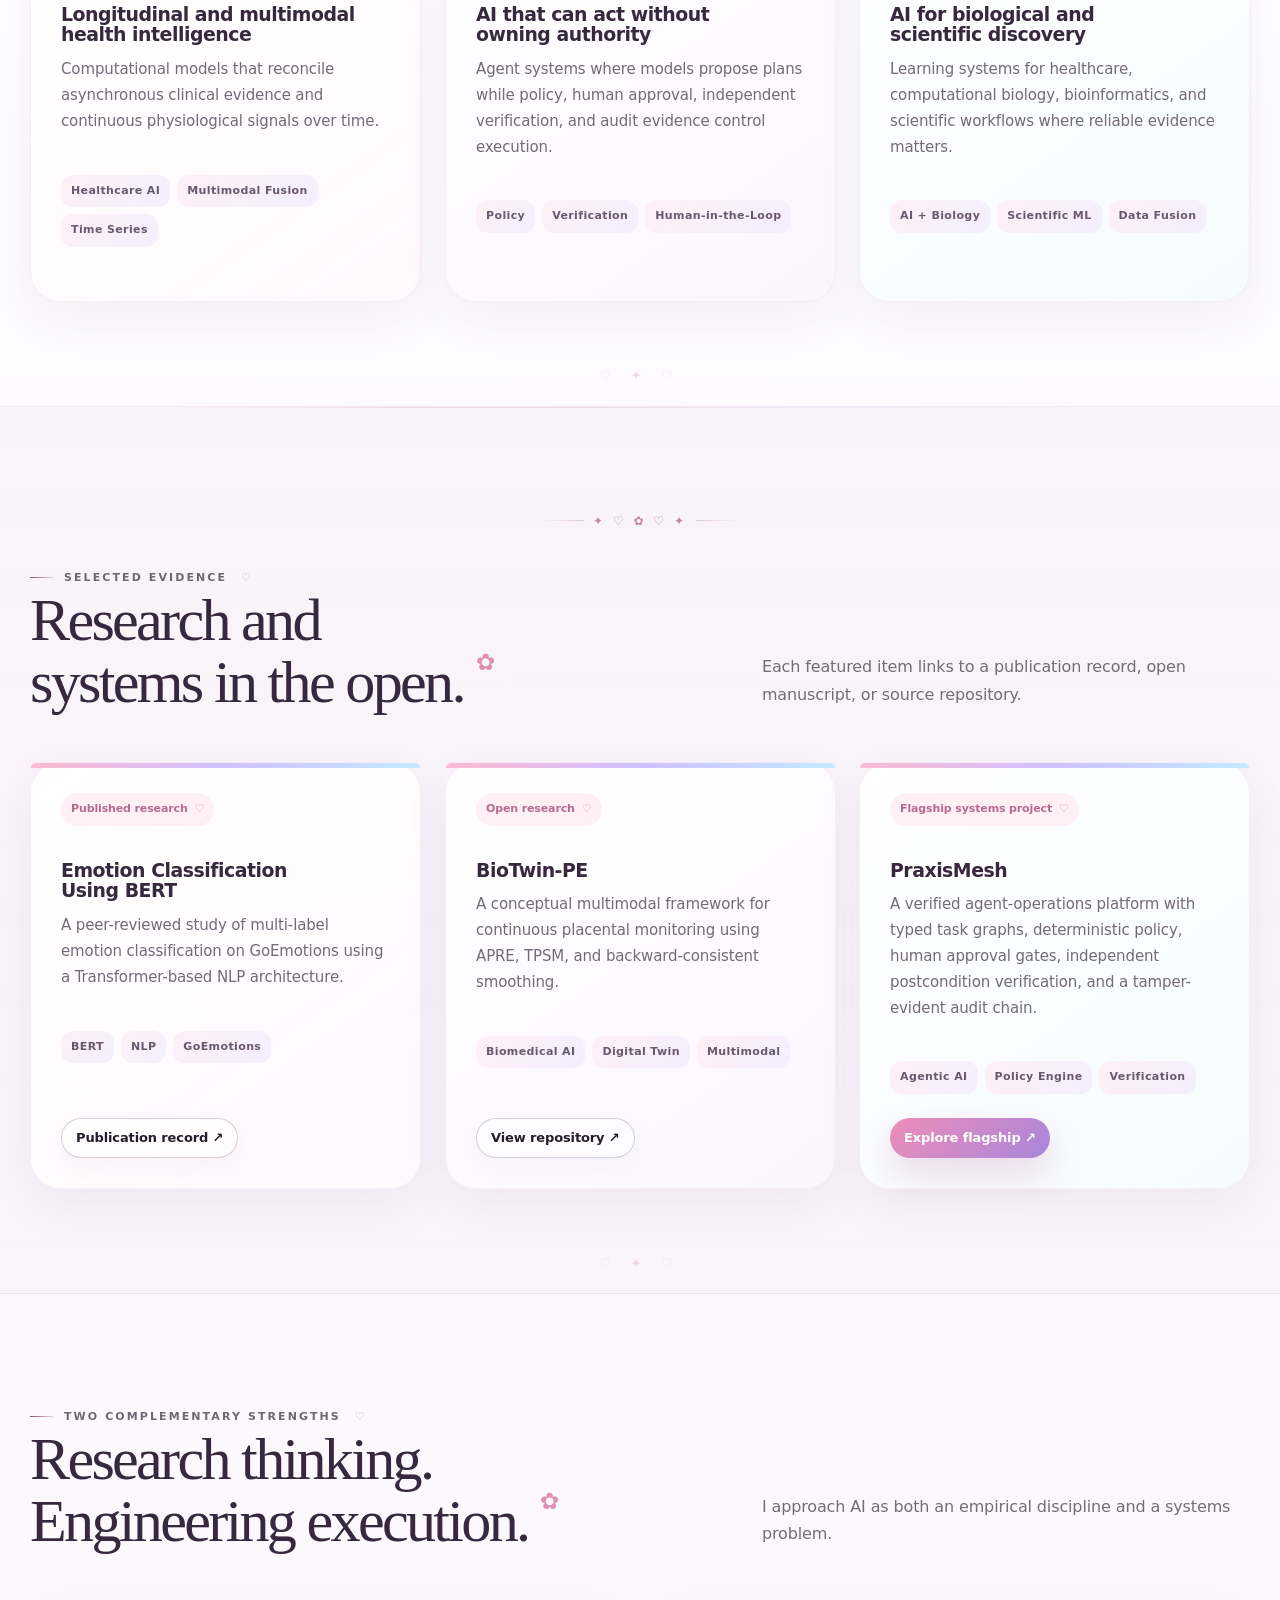
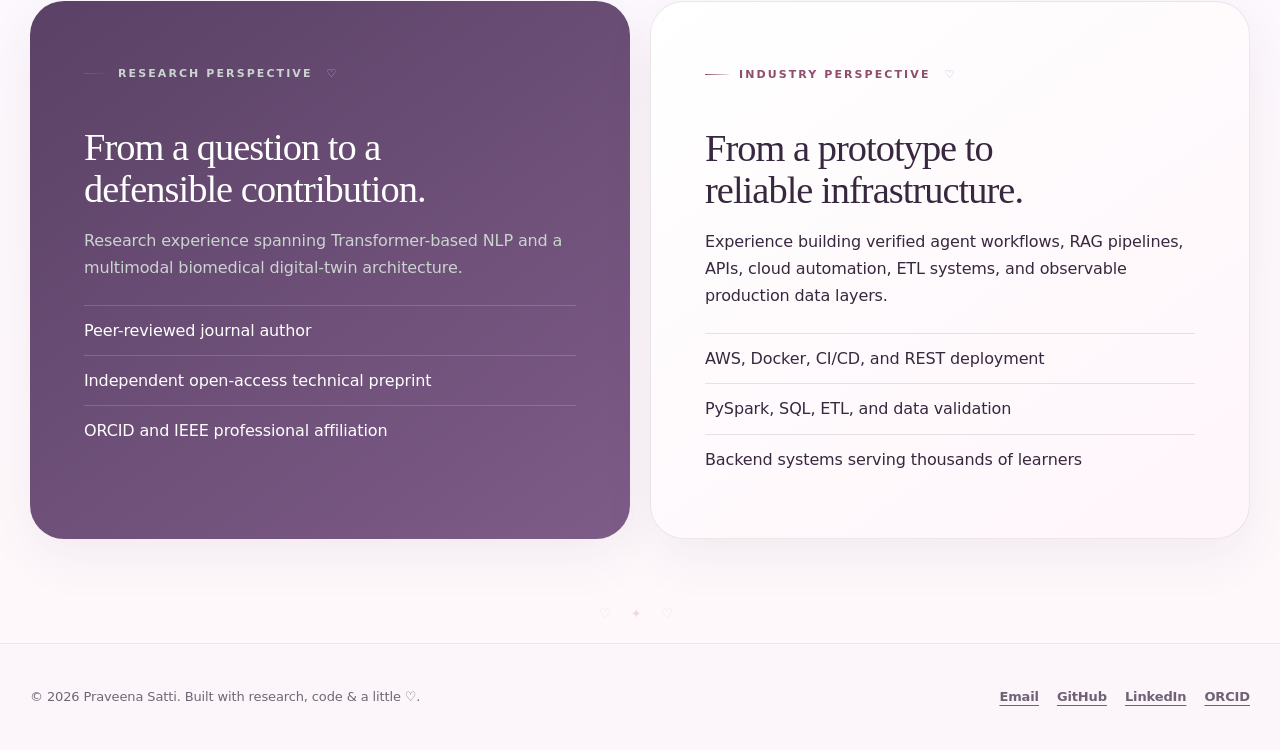
==== commit cb41420d: "feature PraxisMesh and refresh project portfolio" ====
--- a/index.html
+++ b/index.html
@@ -3,10 +3,10 @@
 <head>
   <meta charset="utf-8">
   <meta name="viewport" content="width=device-width, initial-scale=1">
-  <meta name="description" content="Praveena Satti is an AI/ML engineer and researcher working across biomedical AI, NLP, RAG, multimodal data fusion, and production data systems.">
+  <meta name="description" content="Praveena Satti is an AI/ML engineer and researcher building trustworthy agent systems, biomedical AI, multimodal data fusion, retrieval, and production ML infrastructure.">
   <meta name="theme-color" content="#fff9fd">
   <meta property="og:title" content="Praveena Satti — AI/ML Engineer &amp; Researcher">
-  <meta property="og:description" content="Research ideas and production-oriented AI systems across biomedical computing, retrieval, NLP, and data engineering.">
+  <meta property="og:description" content="Trustworthy agent systems, biomedical research software, retrieval, multimodal AI, and production-oriented machine learning infrastructure.">
   <meta property="og:type" content="website">
   <meta property="og:url" content="https://sattipraveena3-sudo.github.io/">
   <meta property="og:image" content="https://avatars.githubusercontent.com/u/277691725?v=4">
@@ -41,7 +41,7 @@
           <div class="kawaii-chip">hello, I build thoughtful AI things</div>
           <p class="eyebrow">AI / ML · Research · Data Engineering</p>
           <h1>Building intelligent systems with <em>scientific depth</em> and a little sparkle.</h1>
-          <p class="hero-lead">I’m Praveena Satti, an AI/ML engineer and researcher working across biomedical AI, multimodal data fusion, NLP, RAG, cloud automation, and scalable data infrastructure.</p>
+          <p class="hero-lead">I’m Praveena Satti, an AI/ML engineer and researcher building trustworthy agent systems, biomedical AI, multimodal data fusion, retrieval, cloud automation, and scalable ML infrastructure.</p>
           <div class="hero-actions">
             <a class="button primary" href="research.html">Explore my research ✦</a>
             <a class="button" href="projects.html">See my projects ♡</a>
@@ -60,7 +60,7 @@
       </div>
     </section>
 
-    <div class="kawaii-marquee" aria-hidden="true"><div class="kawaii-track"><span>♡ biomedical AI</span><span>✦ machine learning</span><span>☁ retrieval systems</span><span>🎀 data engineering</span><span>🌷 research</span><span>♡ multimodal AI</span><span>✦ machine learning</span><span>☁ retrieval systems</span><span>🎀 data engineering</span><span>🌷 research</span></div></div>
+    <div class="kawaii-marquee" aria-hidden="true"><div class="kawaii-track"><span>✦ trustworthy agents</span><span>♡ biomedical AI</span><span>☁ retrieval systems</span><span>🎀 data engineering</span><span>🌷 research</span><span>✦ trustworthy agents</span><span>♡ multimodal AI</span><span>☁ retrieval systems</span><span>🎀 data engineering</span><span>🌷 research</span></div></div>
 
     <section class="proof-strip" aria-label="Profile highlights">
       <div class="container proof-grid">
@@ -73,10 +73,10 @@
 
     <section class="section" aria-labelledby="focus-title">
       <div class="container">
-        <div class="section-head reveal"><div><p class="eyebrow">Research direction</p><h2 id="focus-title">Questions I want to pursue.</h2></div><p>My work sits where learning systems, multimodal biomedical data, language intelligence, and reliable infrastructure meet.</p></div>
+        <div class="section-head reveal"><div><p class="eyebrow">Research direction</p><h2 id="focus-title">Questions I want to pursue.</h2></div><p>My work sits where trustworthy autonomy, multimodal biomedical data, language intelligence, and reliable infrastructure meet.</p></div>
         <div class="cards">
           <article class="card reveal"><span class="number">01 / Biomedical AI</span><h3>Longitudinal and multimodal health intelligence</h3><p>Computational models that reconcile asynchronous clinical evidence and continuous physiological signals over time.</p><div class="tag-row"><span class="tag">Healthcare AI</span><span class="tag">Multimodal Fusion</span><span class="tag">Time Series</span></div></article>
-          <article class="card reveal"><span class="number">02 / Language Systems</span><h3>Grounded language models and retrieval</h3><p>NLP and Retrieval-Augmented Generation systems that combine contextual reasoning with traceable enterprise knowledge.</p><div class="tag-row"><span class="tag">Transformers</span><span class="tag">RAG</span><span class="tag">Vector Search</span></div></article>
+          <article class="card reveal"><span class="number">02 / Trustworthy Agents</span><h3>AI that can act without owning authority</h3><p>Agent systems where models propose plans while policy, human approval, independent verification, and audit evidence control execution.</p><div class="tag-row"><span class="tag">Policy</span><span class="tag">Verification</span><span class="tag">Human-in-the-Loop</span></div></article>
           <article class="card reveal"><span class="number">03 / AI for Science</span><h3>AI for biological and scientific discovery</h3><p>Learning systems for healthcare, computational biology, bioinformatics, and scientific workflows where reliable evidence matters.</p><div class="tag-row"><span class="tag">AI + Biology</span><span class="tag">Scientific ML</span><span class="tag">Data Fusion</span></div></article>
         </div>
       </div>
@@ -88,7 +88,7 @@
         <div class="cards">
           <article class="card reveal"><span class="number">Published research</span><h3>Emotion Classification Using BERT</h3><p>A peer-reviewed study of multi-label emotion classification on GoEmotions using a Transformer-based NLP architecture.</p><div class="tag-row"><span class="tag">BERT</span><span class="tag">NLP</span><span class="tag">GoEmotions</span></div><div class="card-actions"><a class="button small" href="https://www.propulsiontechjournal.com/index.php/journal/article/view/8744" target="_blank" rel="noopener noreferrer">Publication record ↗</a></div></article>
           <article class="card reveal"><span class="number">Open research</span><h3>BioTwin-PE</h3><p>A conceptual multimodal framework for continuous placental monitoring using APRE, TPSM, and backward-consistent smoothing.</p><div class="tag-row"><span class="tag">Biomedical AI</span><span class="tag">Digital Twin</span><span class="tag">Multimodal</span></div><div class="card-actions"><a class="button small" href="https://github.com/sattipraveena3-sudo/BioTwin-PE-APEE" target="_blank" rel="noopener noreferrer">View repository ↗</a></div></article>
-          <article class="card reveal"><span class="number">Applied AI</span><h3>HireLens</h3><p>A full ATS intelligence platform with explainable scoring, resume parsing, API endpoints, web UI, Docker, tests, and optional AI enrichment.</p><div class="tag-row"><span class="tag">FastAPI</span><span class="tag">ATS</span><span class="tag">Groq</span></div><div class="card-actions"><a class="button small" href="https://github.com/sattipraveena3-sudo/hirenlens-ats-scanner" target="_blank" rel="noopener noreferrer">View source ↗</a></div></article>
+          <article class="card reveal"><span class="number">Flagship systems project</span><h3>PraxisMesh</h3><p>A verified agent-operations platform with typed task graphs, deterministic policy, human approval gates, independent postcondition verification, and a tamper-evident audit chain.</p><div class="tag-row"><span class="tag">Agentic AI</span><span class="tag">Policy Engine</span><span class="tag">Verification</span></div><div class="card-actions"><a class="button small primary" href="https://github.com/sattipraveena3-sudo/PraxisMesh" target="_blank" rel="noopener noreferrer">Explore flagship ↗</a></div></article>
         </div>
       </div>
     </section>
@@ -98,7 +98,7 @@
         <div class="section-head reveal"><div><p class="eyebrow">Two complementary strengths</p><h2 id="balance-title">Research thinking. Engineering execution.</h2></div><p>I approach AI as both an empirical discipline and a systems problem.</p></div>
         <div class="duo-grid">
           <article class="duo-panel dark reveal"><p class="eyebrow">Research perspective</p><h3>From a question to a defensible contribution.</h3><p>Research experience spanning Transformer-based NLP and a multimodal biomedical digital-twin architecture.</p><ul class="metric-list"><li>Peer-reviewed journal author</li><li>Independent open-access technical preprint</li><li>ORCID and IEEE professional affiliation</li></ul></article>
-          <article class="duo-panel light reveal"><p class="eyebrow">Industry perspective</p><h3>From a prototype to reliable infrastructure.</h3><p>Experience building RAG pipelines, NLP automation, APIs, cloud workflows, ETL systems, and production data layers.</p><ul class="metric-list"><li>AWS, Docker, CI/CD, and REST deployment</li><li>PySpark, SQL, ETL, and data validation</li><li>Backend systems serving thousands of learners</li></ul></article>
+          <article class="duo-panel light reveal"><p class="eyebrow">Industry perspective</p><h3>From a prototype to reliable infrastructure.</h3><p>Experience building verified agent workflows, RAG pipelines, APIs, cloud automation, ETL systems, and observable production data layers.</p><ul class="metric-list"><li>AWS, Docker, CI/CD, and REST deployment</li><li>PySpark, SQL, ETL, and data validation</li><li>Backend systems serving thousands of learners</li></ul></article>
         </div>
       </div>
     </section>
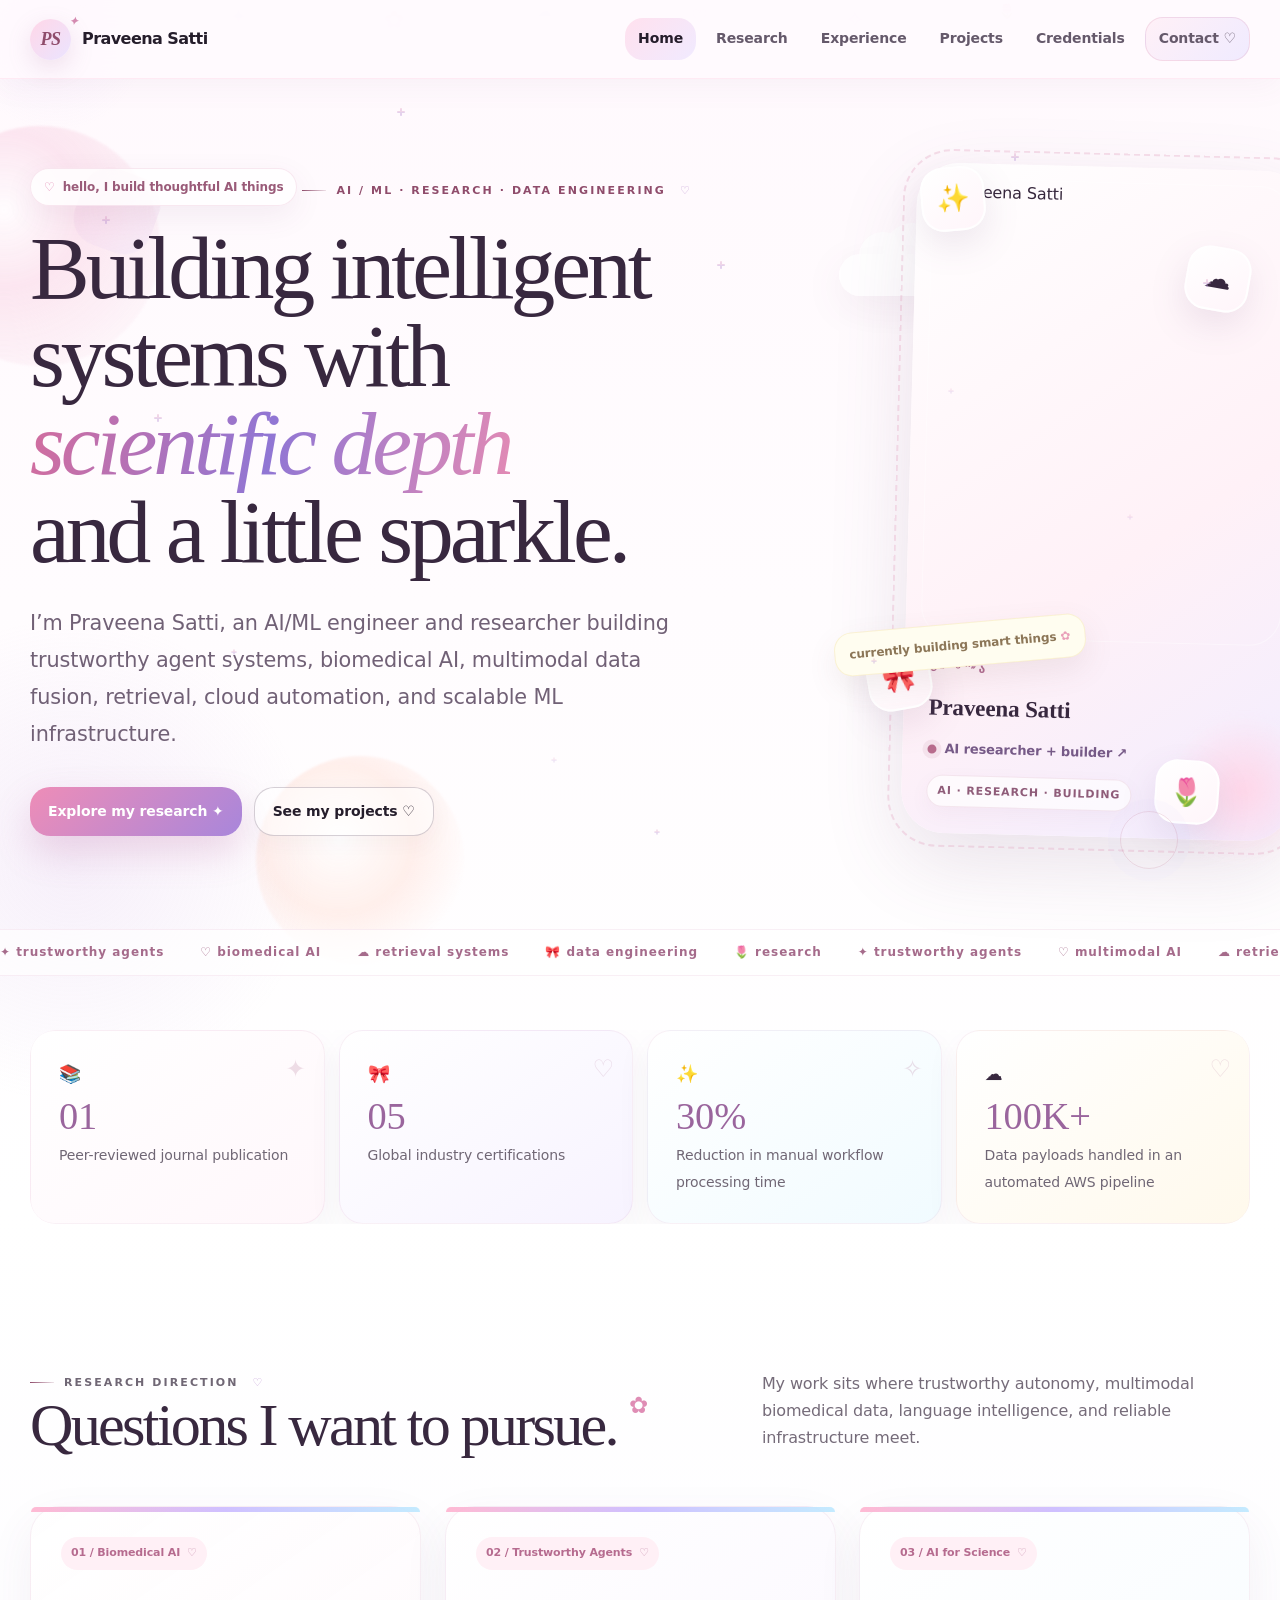
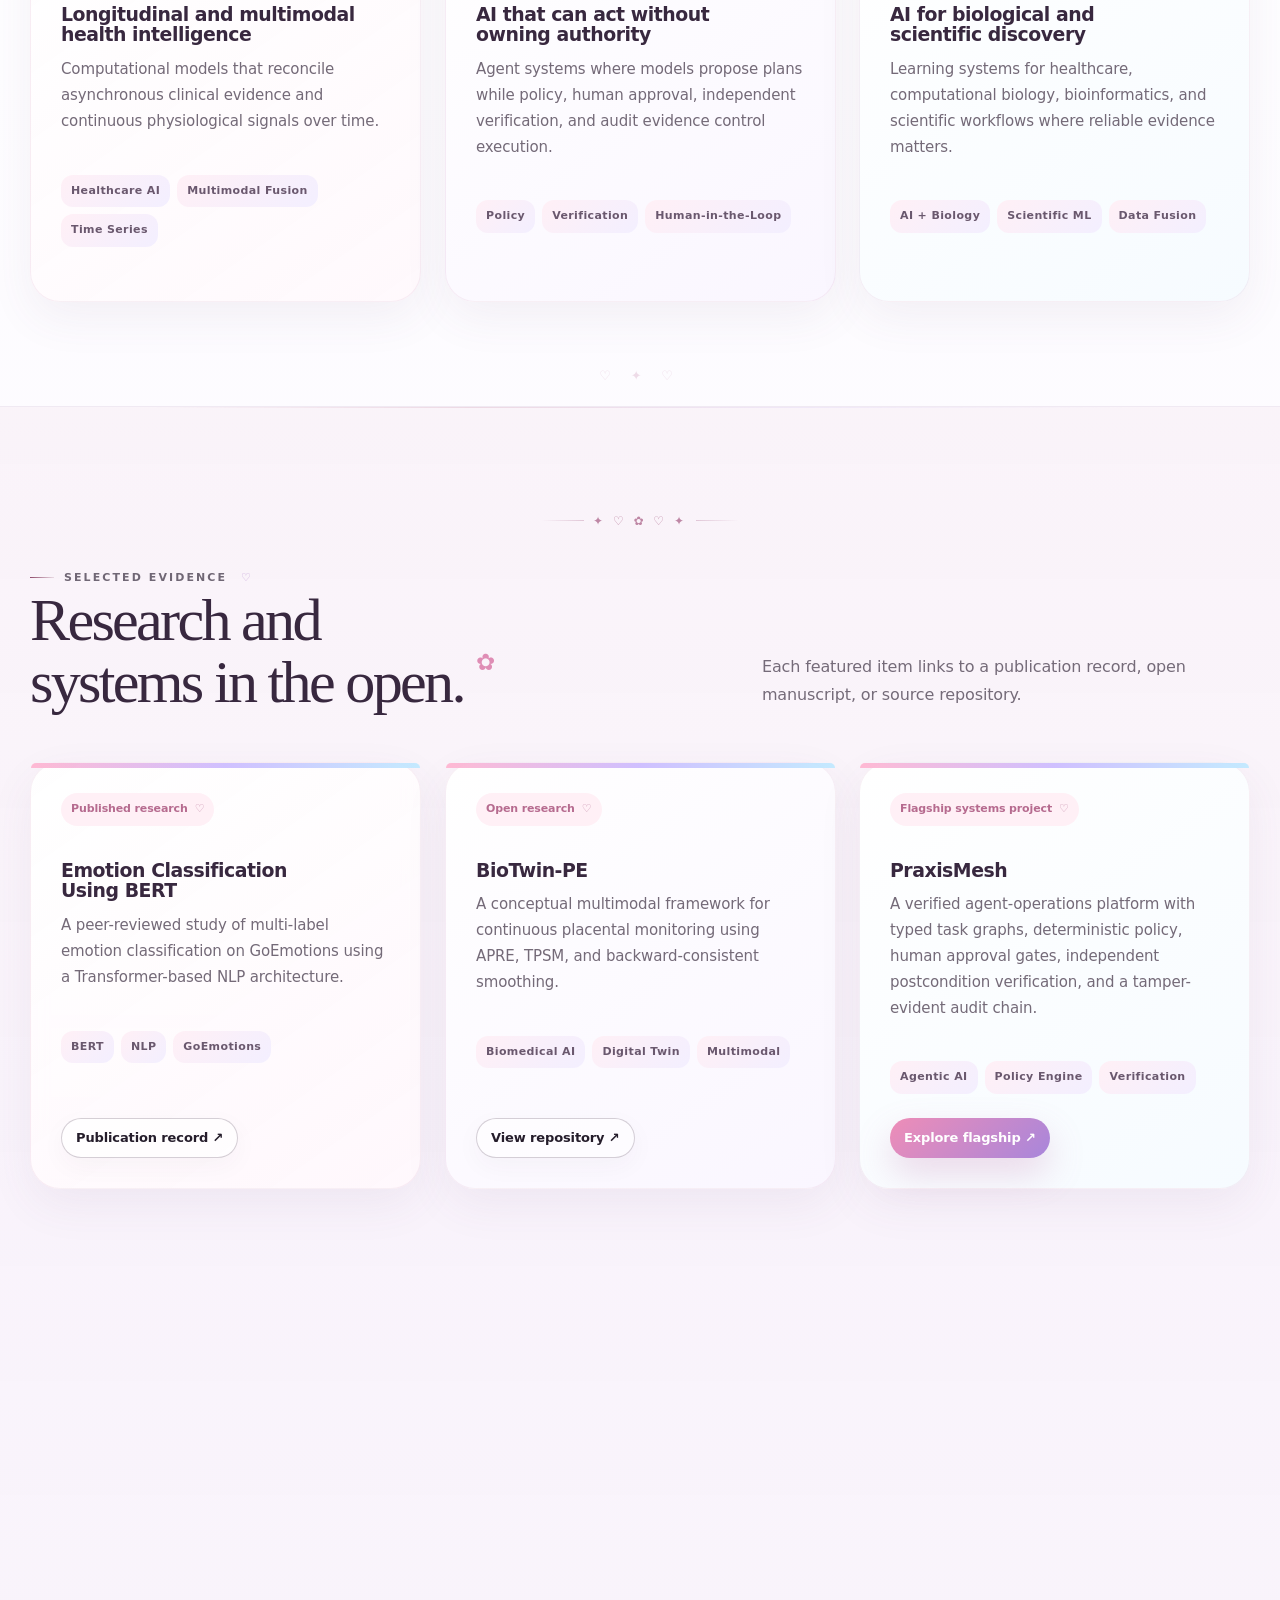
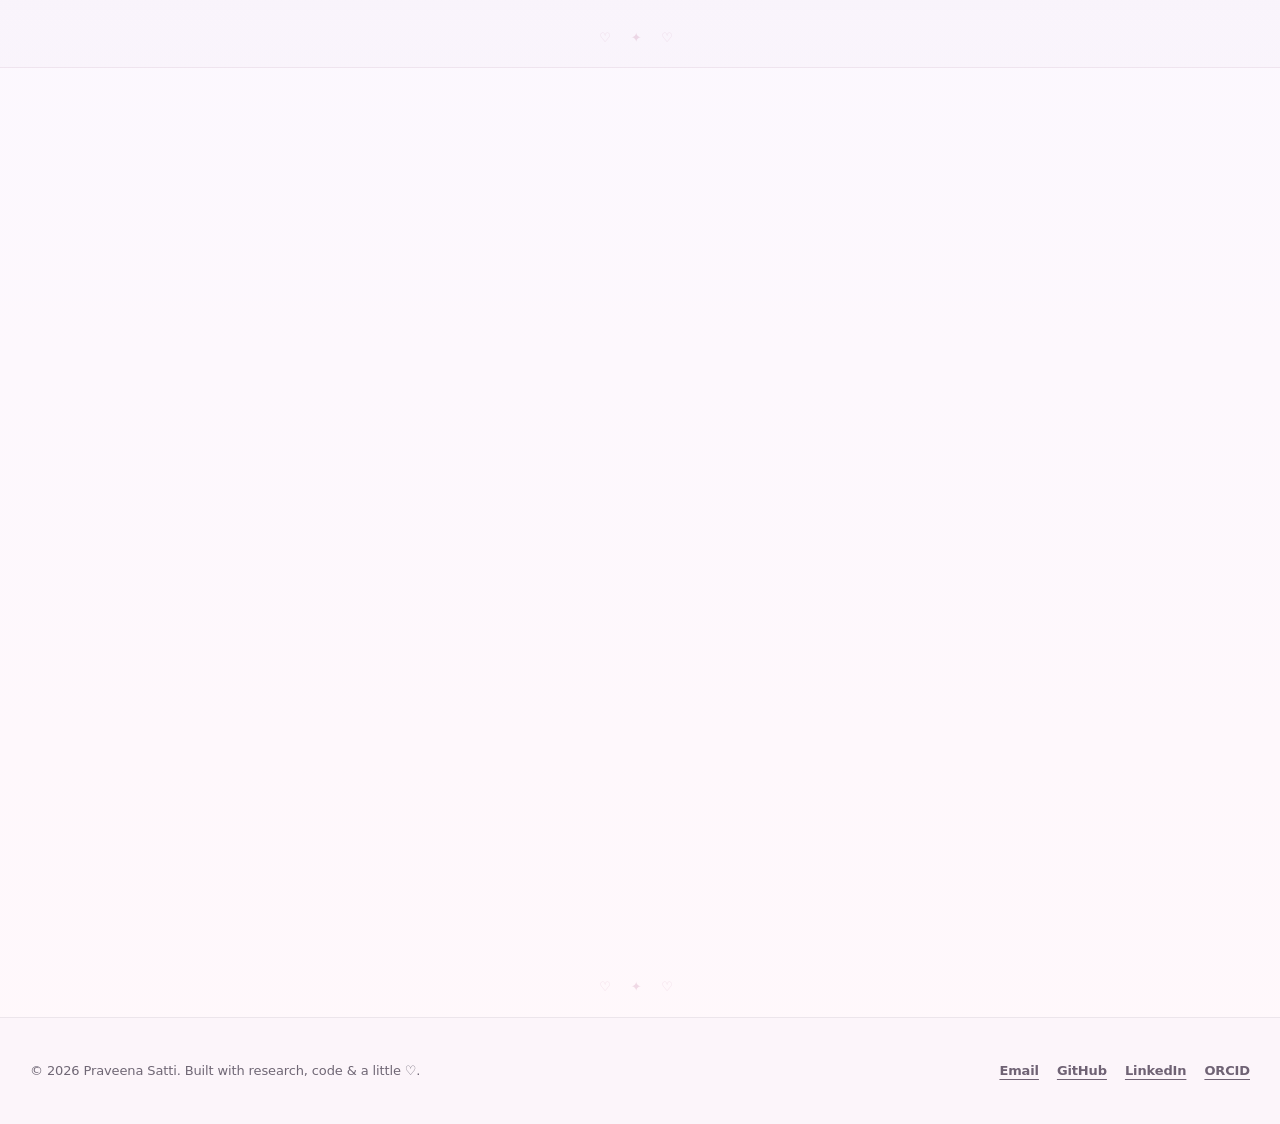
==== commit b54afae9: "Feature Avenkin in portfolio" ====
--- a/index.html
+++ b/index.html
@@ -89,6 +89,7 @@
           <article class="card reveal"><span class="number">Published research</span><h3>Emotion Classification Using BERT</h3><p>A peer-reviewed study of multi-label emotion classification on GoEmotions using a Transformer-based NLP architecture.</p><div class="tag-row"><span class="tag">BERT</span><span class="tag">NLP</span><span class="tag">GoEmotions</span></div><div class="card-actions"><a class="button small" href="https://www.propulsiontechjournal.com/index.php/journal/article/view/8744" target="_blank" rel="noopener noreferrer">Publication record ↗</a></div></article>
           <article class="card reveal"><span class="number">Open research</span><h3>BioTwin-PE</h3><p>A conceptual multimodal framework for continuous placental monitoring using APRE, TPSM, and backward-consistent smoothing.</p><div class="tag-row"><span class="tag">Biomedical AI</span><span class="tag">Digital Twin</span><span class="tag">Multimodal</span></div><div class="card-actions"><a class="button small" href="https://github.com/sattipraveena3-sudo/BioTwin-PE-APEE" target="_blank" rel="noopener noreferrer">View repository ↗</a></div></article>
           <article class="card reveal"><span class="number">Flagship systems project</span><h3>PraxisMesh</h3><p>A verified agent-operations platform with typed task graphs, deterministic policy, human approval gates, independent postcondition verification, and a tamper-evident audit chain.</p><div class="tag-row"><span class="tag">Agentic AI</span><span class="tag">Policy Engine</span><span class="tag">Verification</span></div><div class="card-actions"><a class="button small primary" href="https://github.com/sattipraveena3-sudo/PraxisMesh" target="_blank" rel="noopener noreferrer">Explore flagship ↗</a></div></article>
+          <article class="card reveal featured-product"><span class="number">Live full-stack product</span><h3>Avenkin</h3><p>A calm care-coordination platform with medication and appointment scheduling, no-login caregiver check-ins, a shared family timeline, and configurable overdue alerts.</p><div class="tag-row"><span class="tag">React</span><span class="tag">Cloudflare Workers</span><span class="tag">D1</span><span class="tag">Alert Engine</span></div><div class="card-actions"><a class="button small primary" href="https://avenkin.sattipraveena3.workers.dev/" target="_blank" rel="noopener noreferrer">Open live app ↗</a><a class="button small" href="https://github.com/sattipraveena3-sudo/avenkin" target="_blank" rel="noopener noreferrer">Repository ↗</a></div></article>
         </div>
       </div>
     </section>
--- a/assets/css/styles.css
+++ b/assets/css/styles.css
@@ -452,6 +452,10 @@
   gap: 18px;
 }
 
+.featured-product {
+  grid-column: 1 / -1;
+}
+
 .card {
   position: relative;
   display: flex;
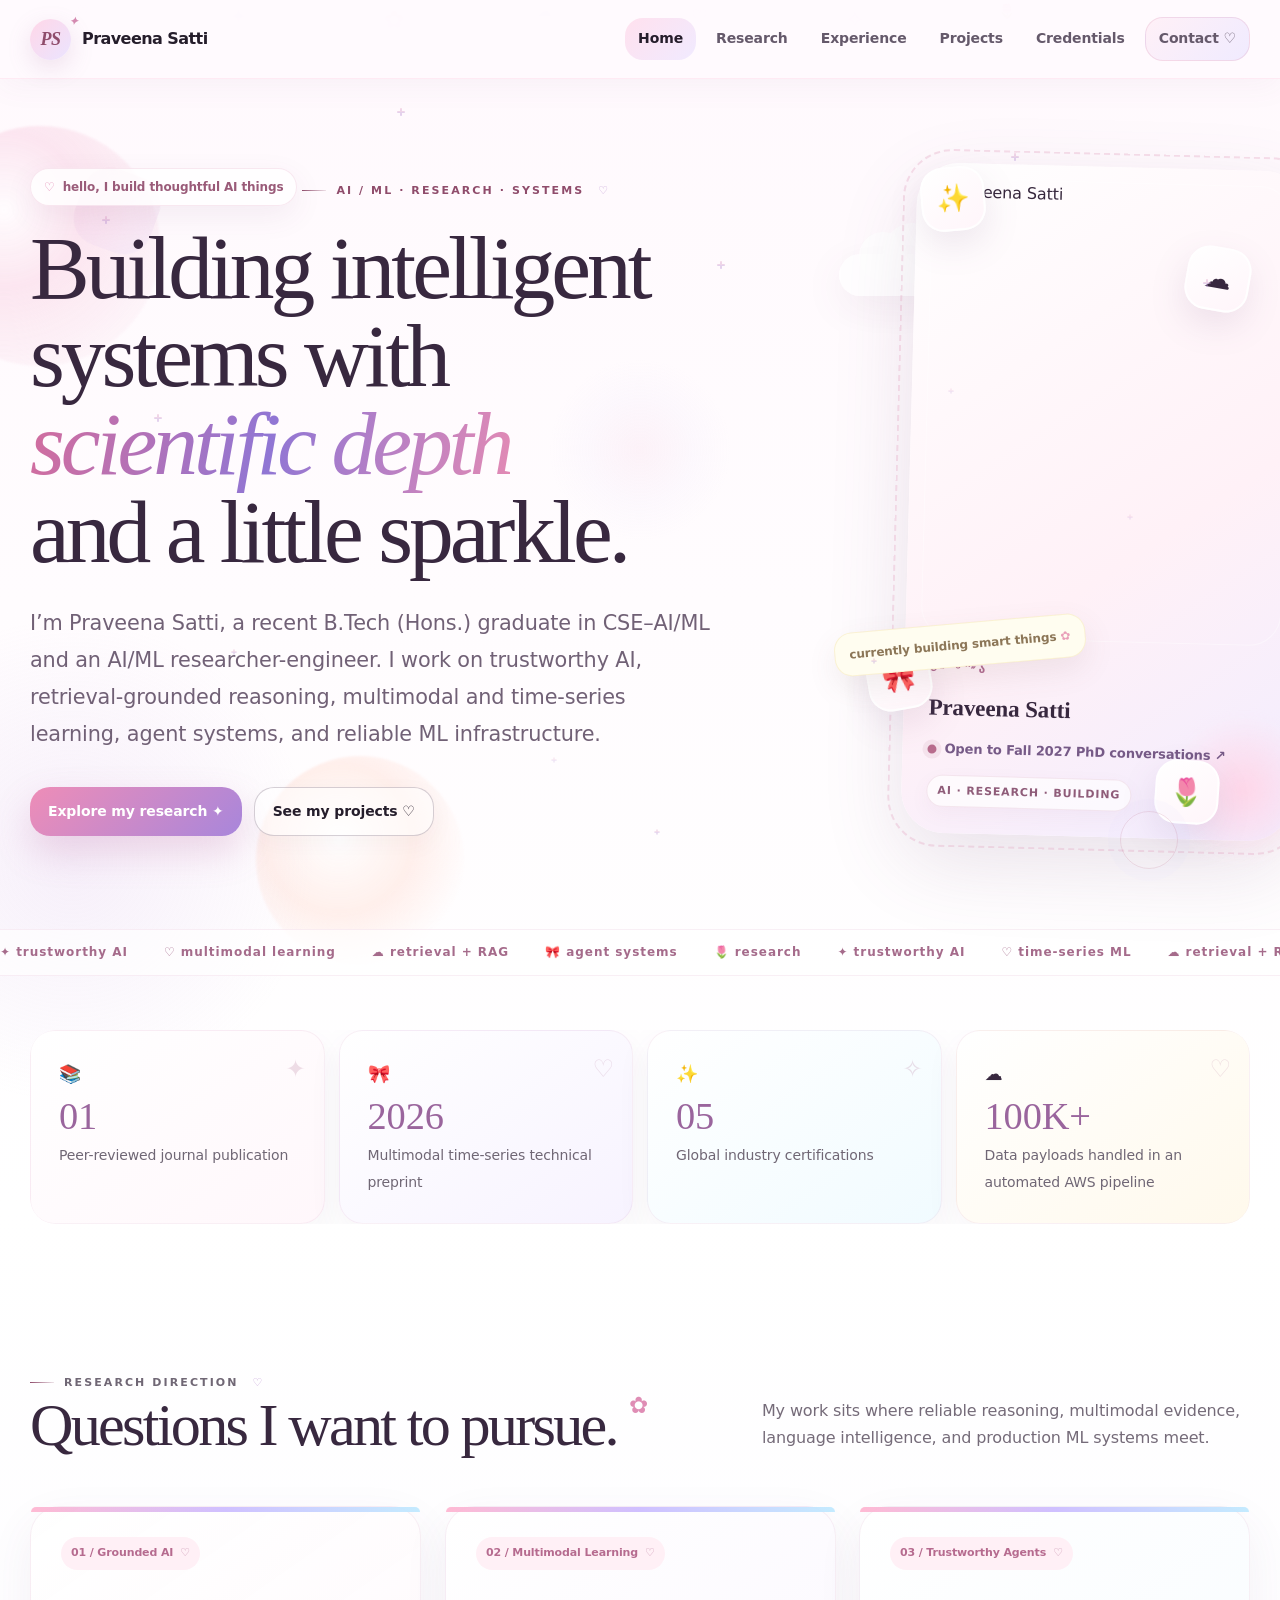
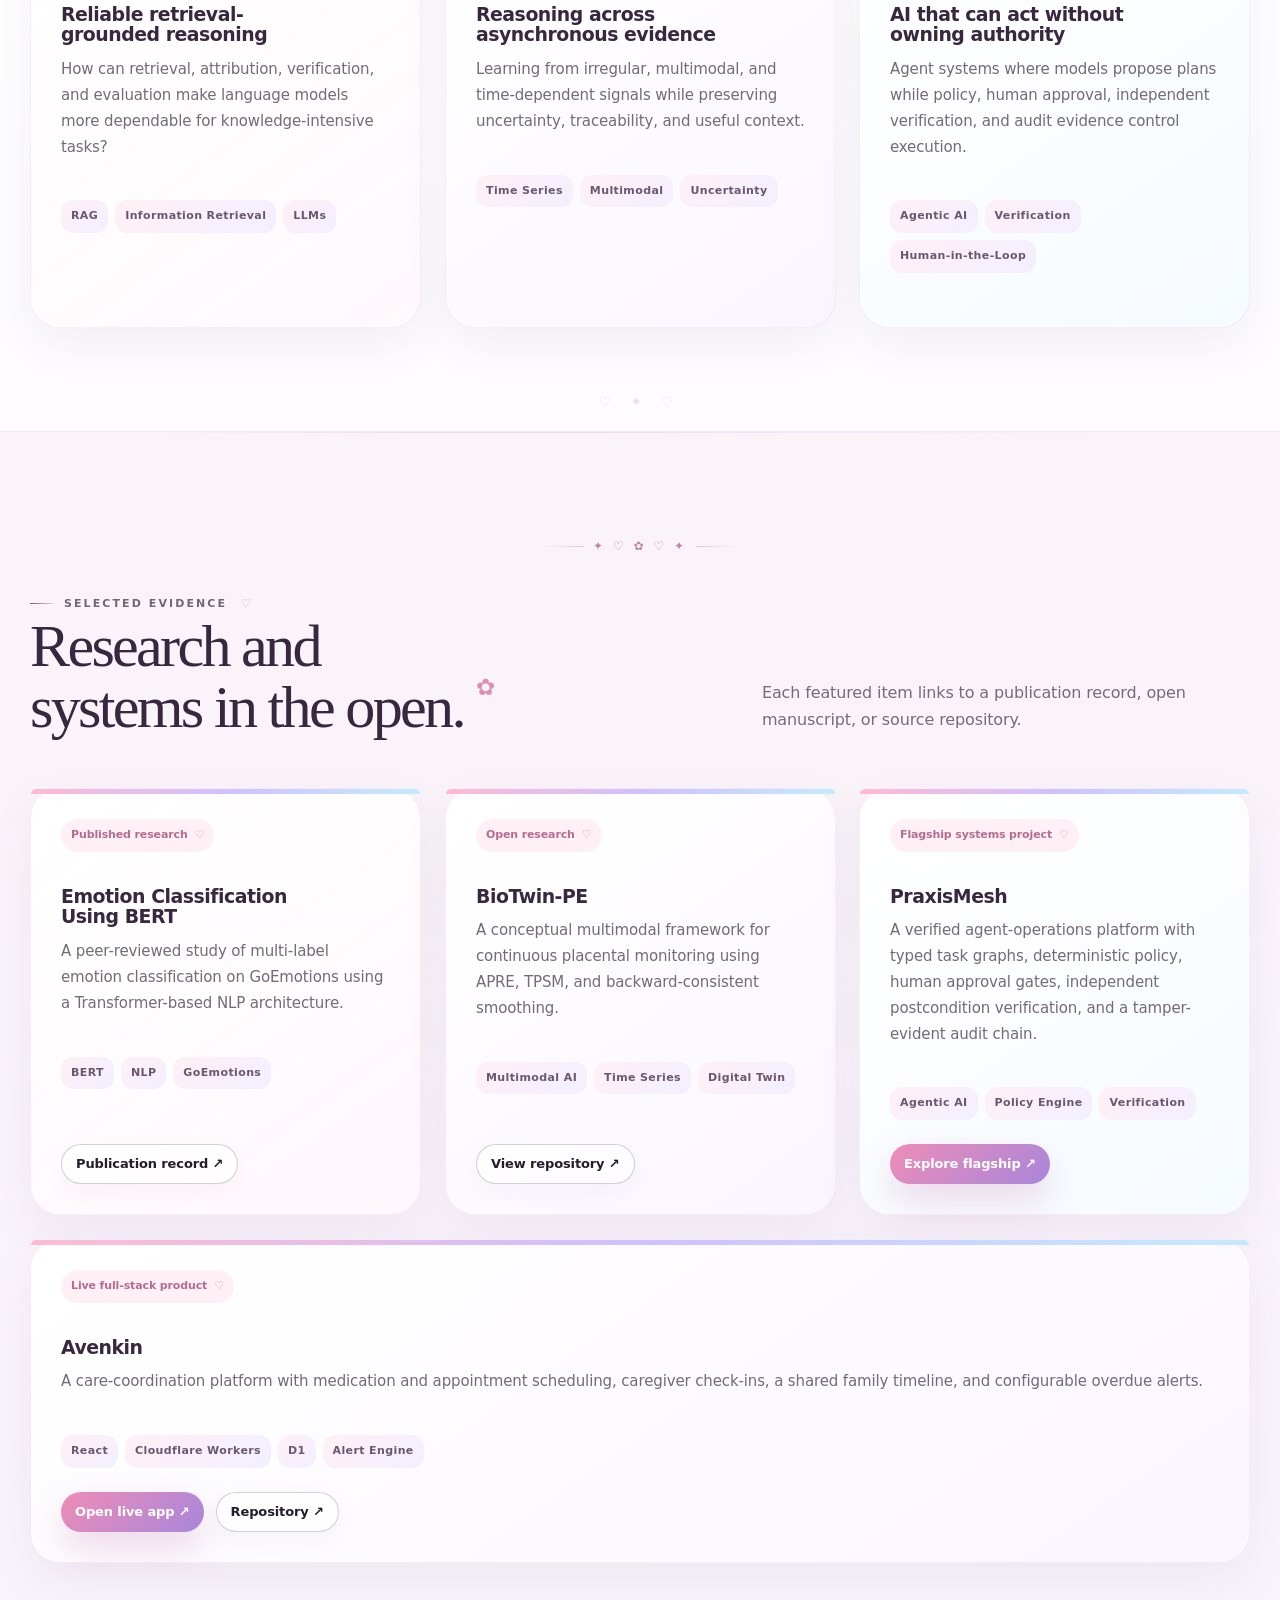
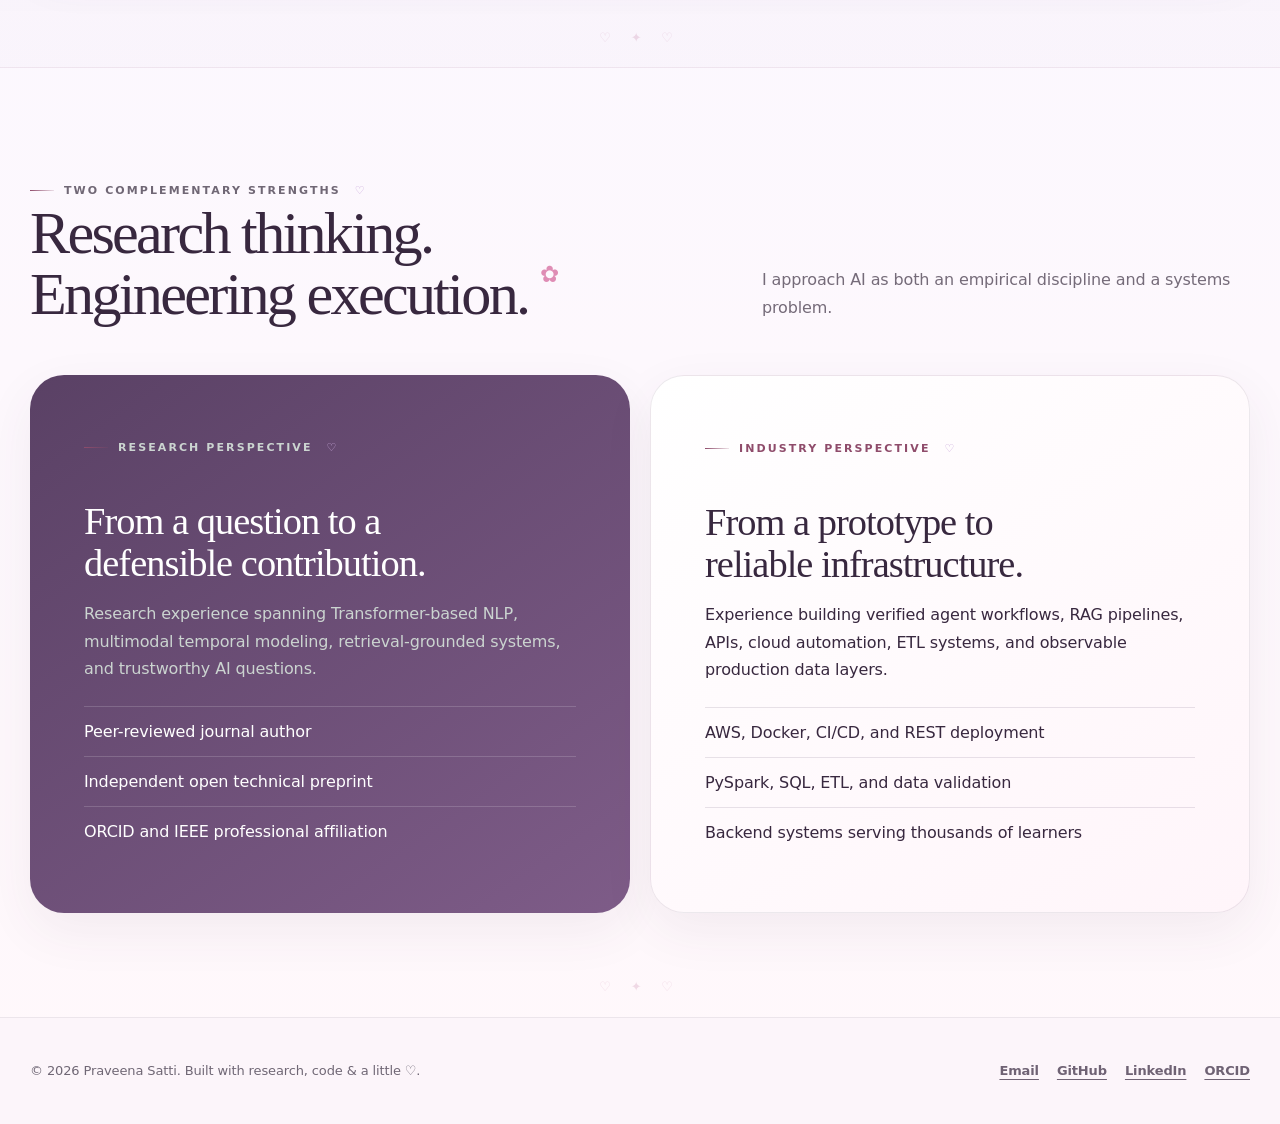
==== commit b096383b: "Refresh portfolio positioning for Fall 2027 PhD outreach" ====
--- a/index.html
+++ b/index.html
@@ -3,10 +3,10 @@
 <head>
   <meta charset="utf-8">
   <meta name="viewport" content="width=device-width, initial-scale=1">
-  <meta name="description" content="Praveena Satti is an AI/ML engineer and researcher building trustworthy agent systems, biomedical AI, multimodal data fusion, retrieval, and production ML infrastructure.">
+  <meta name="description" content="Praveena Satti is an AI/ML researcher and engineer focused on trustworthy AI, retrieval-grounded reasoning, multimodal and time-series learning, and production ML systems.">
   <meta name="theme-color" content="#fff9fd">
-  <meta property="og:title" content="Praveena Satti — AI/ML Engineer &amp; Researcher">
-  <meta property="og:description" content="Trustworthy agent systems, biomedical research software, retrieval, multimodal AI, and production-oriented machine learning infrastructure.">
+  <meta property="og:title" content="Praveena Satti — AI/ML Researcher &amp; Engineer">
+  <meta property="og:description" content="Trustworthy AI, retrieval-grounded reasoning, multimodal learning, agent systems, and production-oriented machine learning infrastructure.">
   <meta property="og:type" content="website">
   <meta property="og:url" content="https://sattipraveena3-sudo.github.io/">
   <meta property="og:image" content="https://avatars.githubusercontent.com/u/277691725?v=4">
@@ -17,9 +17,9 @@
   <link rel="stylesheet" href="assets/css/aesthetic.css?v=4">
   <link rel="stylesheet" href="assets/css/cute-motion.css?v=4">
   <link rel="stylesheet" href="assets/css/kawaii-v3.css?v=20260816">
-  <title>Praveena Satti | AI/ML Engineer &amp; Researcher</title>
+  <title>Praveena Satti | AI/ML Researcher &amp; Engineer</title>
   <script type="application/ld+json">
-  {"@context":"https://schema.org","@type":"Person","name":"Praveena Satti","jobTitle":"AI/ML Engineer and Researcher","email":"mailto:sattipraveena3@gmail.com","url":"https://sattipraveena3-sudo.github.io/","sameAs":["https://github.com/sattipraveena3-sudo","https://www.linkedin.com/in/praveenasatti","https://orcid.org/0009-0000-6555-5072"]}
+  {"@context":"https://schema.org","@type":"Person","name":"Praveena Satti","jobTitle":"AI/ML Researcher and Engineer","email":"mailto:sattipraveena3@gmail.com","url":"https://sattipraveena3-sudo.github.io/","sameAs":["https://github.com/sattipraveena3-sudo","https://www.linkedin.com/in/praveenasatti","https://orcid.org/0009-0000-6555-5072"]}
   </script>
 </head>
 <body data-page="home" class="kawaii-home">
@@ -39,9 +39,9 @@
       <div class="container hero-grid">
         <div class="hero-copy-kawaii">
           <div class="kawaii-chip">hello, I build thoughtful AI things</div>
-          <p class="eyebrow">AI / ML · Research · Data Engineering</p>
+          <p class="eyebrow">AI / ML · Research · Systems</p>
           <h1>Building intelligent systems with <em>scientific depth</em> and a little sparkle.</h1>
-          <p class="hero-lead">I’m Praveena Satti, an AI/ML engineer and researcher building trustworthy agent systems, biomedical AI, multimodal data fusion, retrieval, cloud automation, and scalable ML infrastructure.</p>
+          <p class="hero-lead">I’m Praveena Satti, a recent B.Tech (Hons.) graduate in CSE–AI/ML and an AI/ML researcher-engineer. I work on trustworthy AI, retrieval-grounded reasoning, multimodal and time-series learning, agent systems, and reliable ML infrastructure.</p>
           <div class="hero-actions">
             <a class="button primary" href="research.html">Explore my research ✦</a>
             <a class="button" href="projects.html">See my projects ♡</a>
@@ -53,31 +53,31 @@
           <span class="kawaii-sticker s1" aria-hidden="true">🎀</span><span class="kawaii-sticker s2" aria-hidden="true">☁️</span><span class="kawaii-sticker s3" aria-hidden="true">🌷</span><span class="kawaii-sticker s4" aria-hidden="true">✨</span>
           <aside class="profile-panel kawaii-profile" aria-label="Profile summary">
             <img class="profile-photo" src="https://avatars.githubusercontent.com/u/277691725?v=4" alt="Praveena Satti" width="460" height="460">
-            <div class="profile-meta"><strong>Praveena Satti</strong><a class="availability" href="https://github.com/sattipraveena3-sudo" target="_blank" rel="noopener noreferrer">AI researcher + builder ↗</a></div>
+            <div class="profile-meta"><strong>Praveena Satti</strong><a class="availability" href="contact.html">Open to Fall 2027 PhD conversations ↗</a></div>
           </aside>
           <div class="kawaii-mini-note" aria-hidden="true">currently building smart things</div>
         </div>
       </div>
     </section>
 
-    <div class="kawaii-marquee" aria-hidden="true"><div class="kawaii-track"><span>✦ trustworthy agents</span><span>♡ biomedical AI</span><span>☁ retrieval systems</span><span>🎀 data engineering</span><span>🌷 research</span><span>✦ trustworthy agents</span><span>♡ multimodal AI</span><span>☁ retrieval systems</span><span>🎀 data engineering</span><span>🌷 research</span></div></div>
+    <div class="kawaii-marquee" aria-hidden="true"><div class="kawaii-track"><span>✦ trustworthy AI</span><span>♡ multimodal learning</span><span>☁ retrieval + RAG</span><span>🎀 agent systems</span><span>🌷 research</span><span>✦ trustworthy AI</span><span>♡ time-series ML</span><span>☁ retrieval + RAG</span><span>🎀 agent systems</span><span>🌷 research</span></div></div>
 
     <section class="proof-strip" aria-label="Profile highlights">
       <div class="container proof-grid">
         <div class="proof-item"><strong>01</strong><span>Peer-reviewed journal publication</span></div>
+        <div class="proof-item"><strong>2026</strong><span>Multimodal time-series technical preprint</span></div>
         <div class="proof-item"><strong>05</strong><span>Global industry certifications</span></div>
-        <div class="proof-item"><strong>30%</strong><span>Reduction in manual workflow processing time</span></div>
         <div class="proof-item"><strong>100K+</strong><span>Data payloads handled in an automated AWS pipeline</span></div>
       </div>
     </section>
 
     <section class="section" aria-labelledby="focus-title">
       <div class="container">
-        <div class="section-head reveal"><div><p class="eyebrow">Research direction</p><h2 id="focus-title">Questions I want to pursue.</h2></div><p>My work sits where trustworthy autonomy, multimodal biomedical data, language intelligence, and reliable infrastructure meet.</p></div>
+        <div class="section-head reveal"><div><p class="eyebrow">Research direction</p><h2 id="focus-title">Questions I want to pursue.</h2></div><p>My work sits where reliable reasoning, multimodal evidence, language intelligence, and production ML systems meet.</p></div>
         <div class="cards">
-          <article class="card reveal"><span class="number">01 / Biomedical AI</span><h3>Longitudinal and multimodal health intelligence</h3><p>Computational models that reconcile asynchronous clinical evidence and continuous physiological signals over time.</p><div class="tag-row"><span class="tag">Healthcare AI</span><span class="tag">Multimodal Fusion</span><span class="tag">Time Series</span></div></article>
-          <article class="card reveal"><span class="number">02 / Trustworthy Agents</span><h3>AI that can act without owning authority</h3><p>Agent systems where models propose plans while policy, human approval, independent verification, and audit evidence control execution.</p><div class="tag-row"><span class="tag">Policy</span><span class="tag">Verification</span><span class="tag">Human-in-the-Loop</span></div></article>
-          <article class="card reveal"><span class="number">03 / AI for Science</span><h3>AI for biological and scientific discovery</h3><p>Learning systems for healthcare, computational biology, bioinformatics, and scientific workflows where reliable evidence matters.</p><div class="tag-row"><span class="tag">AI + Biology</span><span class="tag">Scientific ML</span><span class="tag">Data Fusion</span></div></article>
+          <article class="card reveal"><span class="number">01 / Grounded AI</span><h3>Reliable retrieval-grounded reasoning</h3><p>How can retrieval, attribution, verification, and evaluation make language models more dependable for knowledge-intensive tasks?</p><div class="tag-row"><span class="tag">RAG</span><span class="tag">Information Retrieval</span><span class="tag">LLMs</span></div></article>
+          <article class="card reveal"><span class="number">02 / Multimodal Learning</span><h3>Reasoning across asynchronous evidence</h3><p>Learning from irregular, multimodal, and time-dependent signals while preserving uncertainty, traceability, and useful context.</p><div class="tag-row"><span class="tag">Time Series</span><span class="tag">Multimodal</span><span class="tag">Uncertainty</span></div></article>
+          <article class="card reveal"><span class="number">03 / Trustworthy Agents</span><h3>AI that can act without owning authority</h3><p>Agent systems where models propose plans while policy, human approval, independent verification, and audit evidence control execution.</p><div class="tag-row"><span class="tag">Agentic AI</span><span class="tag">Verification</span><span class="tag">Human-in-the-Loop</span></div></article>
         </div>
       </div>
     </section>
@@ -87,9 +87,9 @@
         <div class="section-head reveal"><div><p class="eyebrow">Selected evidence</p><h2 id="selected-title">Research and systems in the open.</h2></div><p>Each featured item links to a publication record, open manuscript, or source repository.</p></div>
         <div class="cards">
           <article class="card reveal"><span class="number">Published research</span><h3>Emotion Classification Using BERT</h3><p>A peer-reviewed study of multi-label emotion classification on GoEmotions using a Transformer-based NLP architecture.</p><div class="tag-row"><span class="tag">BERT</span><span class="tag">NLP</span><span class="tag">GoEmotions</span></div><div class="card-actions"><a class="button small" href="https://www.propulsiontechjournal.com/index.php/journal/article/view/8744" target="_blank" rel="noopener noreferrer">Publication record ↗</a></div></article>
-          <article class="card reveal"><span class="number">Open research</span><h3>BioTwin-PE</h3><p>A conceptual multimodal framework for continuous placental monitoring using APRE, TPSM, and backward-consistent smoothing.</p><div class="tag-row"><span class="tag">Biomedical AI</span><span class="tag">Digital Twin</span><span class="tag">Multimodal</span></div><div class="card-actions"><a class="button small" href="https://github.com/sattipraveena3-sudo/BioTwin-PE-APEE" target="_blank" rel="noopener noreferrer">View repository ↗</a></div></article>
+          <article class="card reveal"><span class="number">Open research</span><h3>BioTwin-PE</h3><p>A conceptual multimodal framework for continuous placental monitoring using APRE, TPSM, and backward-consistent smoothing.</p><div class="tag-row"><span class="tag">Multimodal AI</span><span class="tag">Time Series</span><span class="tag">Digital Twin</span></div><div class="card-actions"><a class="button small" href="https://github.com/sattipraveena3-sudo/BioTwin-PE-APEE" target="_blank" rel="noopener noreferrer">View repository ↗</a></div></article>
           <article class="card reveal"><span class="number">Flagship systems project</span><h3>PraxisMesh</h3><p>A verified agent-operations platform with typed task graphs, deterministic policy, human approval gates, independent postcondition verification, and a tamper-evident audit chain.</p><div class="tag-row"><span class="tag">Agentic AI</span><span class="tag">Policy Engine</span><span class="tag">Verification</span></div><div class="card-actions"><a class="button small primary" href="https://github.com/sattipraveena3-sudo/PraxisMesh" target="_blank" rel="noopener noreferrer">Explore flagship ↗</a></div></article>
-          <article class="card reveal featured-product"><span class="number">Live full-stack product</span><h3>Avenkin</h3><p>A calm care-coordination platform with medication and appointment scheduling, no-login caregiver check-ins, a shared family timeline, and configurable overdue alerts.</p><div class="tag-row"><span class="tag">React</span><span class="tag">Cloudflare Workers</span><span class="tag">D1</span><span class="tag">Alert Engine</span></div><div class="card-actions"><a class="button small primary" href="https://avenkin.sattipraveena3.workers.dev/" target="_blank" rel="noopener noreferrer">Open live app ↗</a><a class="button small" href="https://github.com/sattipraveena3-sudo/avenkin" target="_blank" rel="noopener noreferrer">Repository ↗</a></div></article>
+          <article class="card reveal featured-product"><span class="number">Live full-stack product</span><h3>Avenkin</h3><p>A care-coordination platform with medication and appointment scheduling, caregiver check-ins, a shared family timeline, and configurable overdue alerts.</p><div class="tag-row"><span class="tag">React</span><span class="tag">Cloudflare Workers</span><span class="tag">D1</span><span class="tag">Alert Engine</span></div><div class="card-actions"><a class="button small primary" href="https://avenkin.sattipraveena3.workers.dev/" target="_blank" rel="noopener noreferrer">Open live app ↗</a><a class="button small" href="https://github.com/sattipraveena3-sudo/avenkin" target="_blank" rel="noopener noreferrer">Repository ↗</a></div></article>
         </div>
       </div>
     </section>
@@ -98,7 +98,7 @@
       <div class="container">
         <div class="section-head reveal"><div><p class="eyebrow">Two complementary strengths</p><h2 id="balance-title">Research thinking. Engineering execution.</h2></div><p>I approach AI as both an empirical discipline and a systems problem.</p></div>
         <div class="duo-grid">
-          <article class="duo-panel dark reveal"><p class="eyebrow">Research perspective</p><h3>From a question to a defensible contribution.</h3><p>Research experience spanning Transformer-based NLP and a multimodal biomedical digital-twin architecture.</p><ul class="metric-list"><li>Peer-reviewed journal author</li><li>Independent open-access technical preprint</li><li>ORCID and IEEE professional affiliation</li></ul></article>
+          <article class="duo-panel dark reveal"><p class="eyebrow">Research perspective</p><h3>From a question to a defensible contribution.</h3><p>Research experience spanning Transformer-based NLP, multimodal temporal modeling, retrieval-grounded systems, and trustworthy AI questions.</p><ul class="metric-list"><li>Peer-reviewed journal author</li><li>Independent open technical preprint</li><li>ORCID and IEEE professional affiliation</li></ul></article>
           <article class="duo-panel light reveal"><p class="eyebrow">Industry perspective</p><h3>From a prototype to reliable infrastructure.</h3><p>Experience building verified agent workflows, RAG pipelines, APIs, cloud automation, ETL systems, and observable production data layers.</p><ul class="metric-list"><li>AWS, Docker, CI/CD, and REST deployment</li><li>PySpark, SQL, ETL, and data validation</li><li>Backend systems serving thousands of learners</li></ul></article>
         </div>
       </div>
